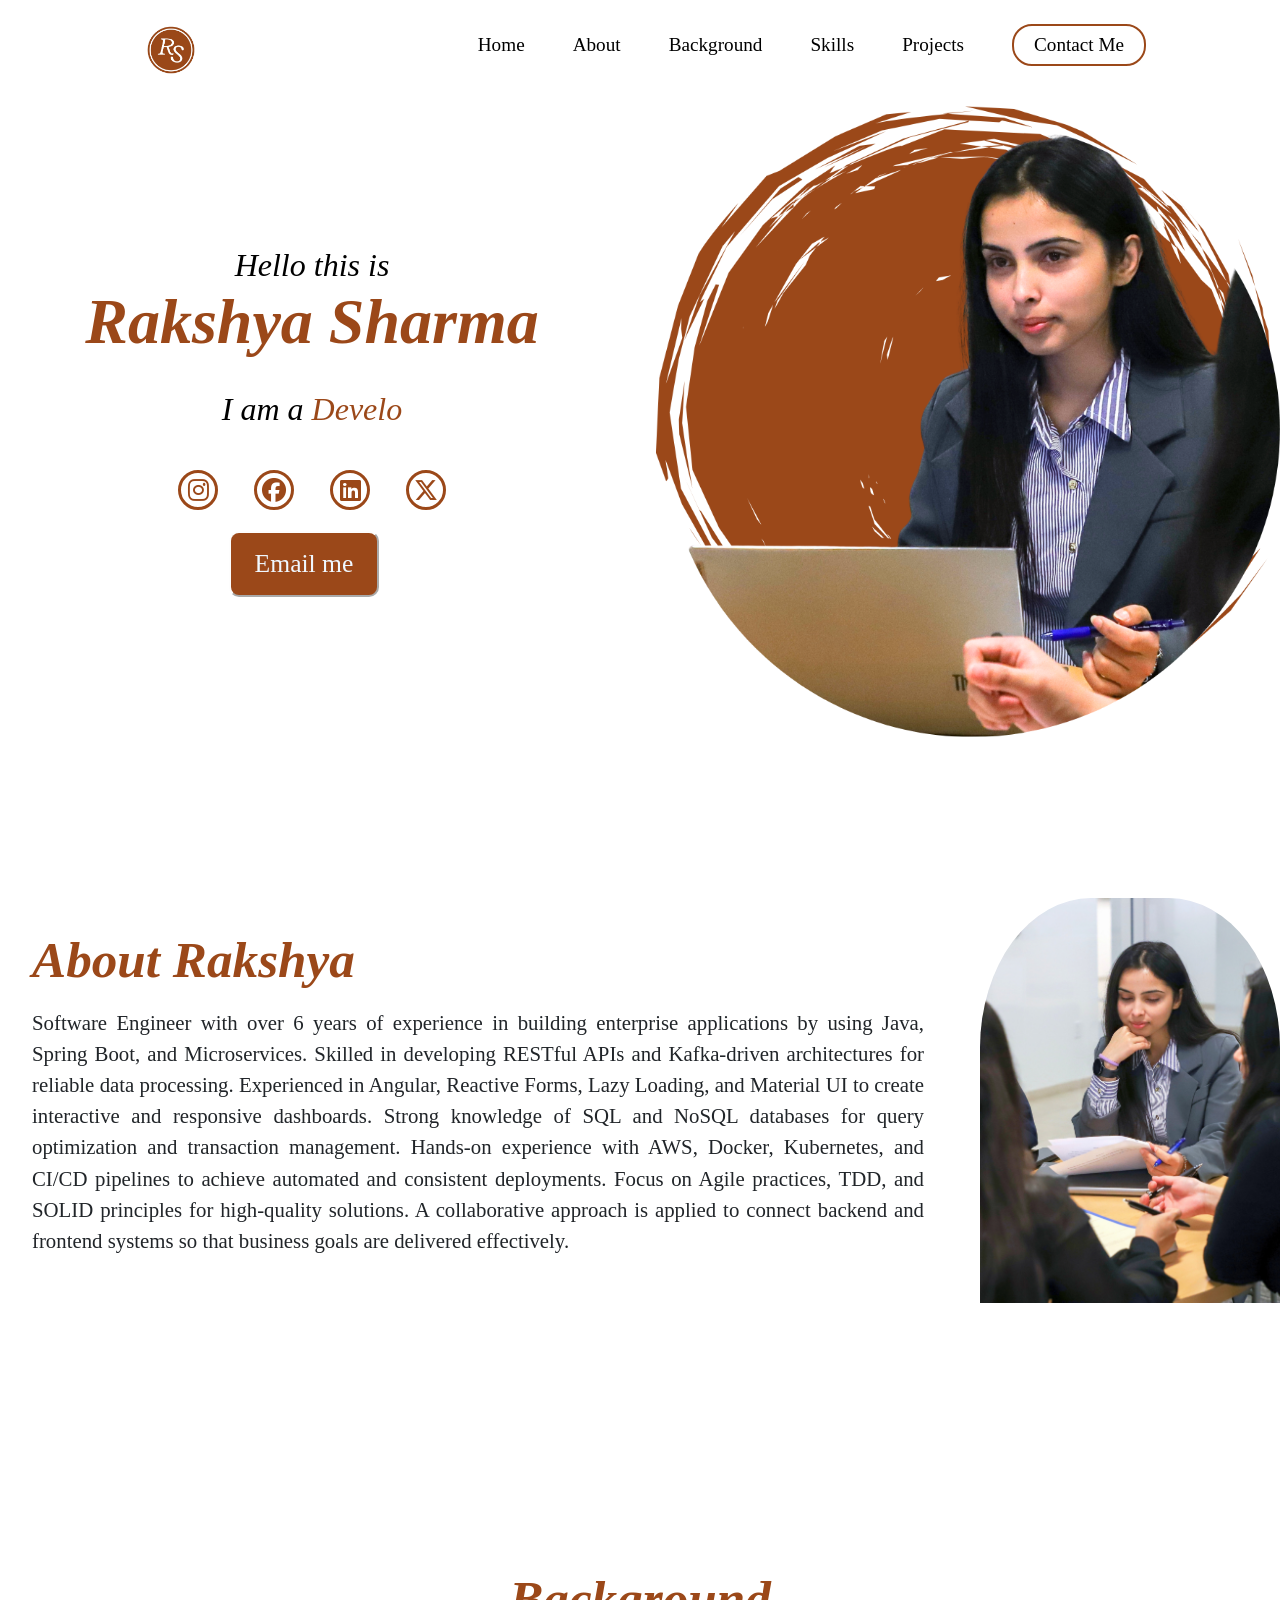
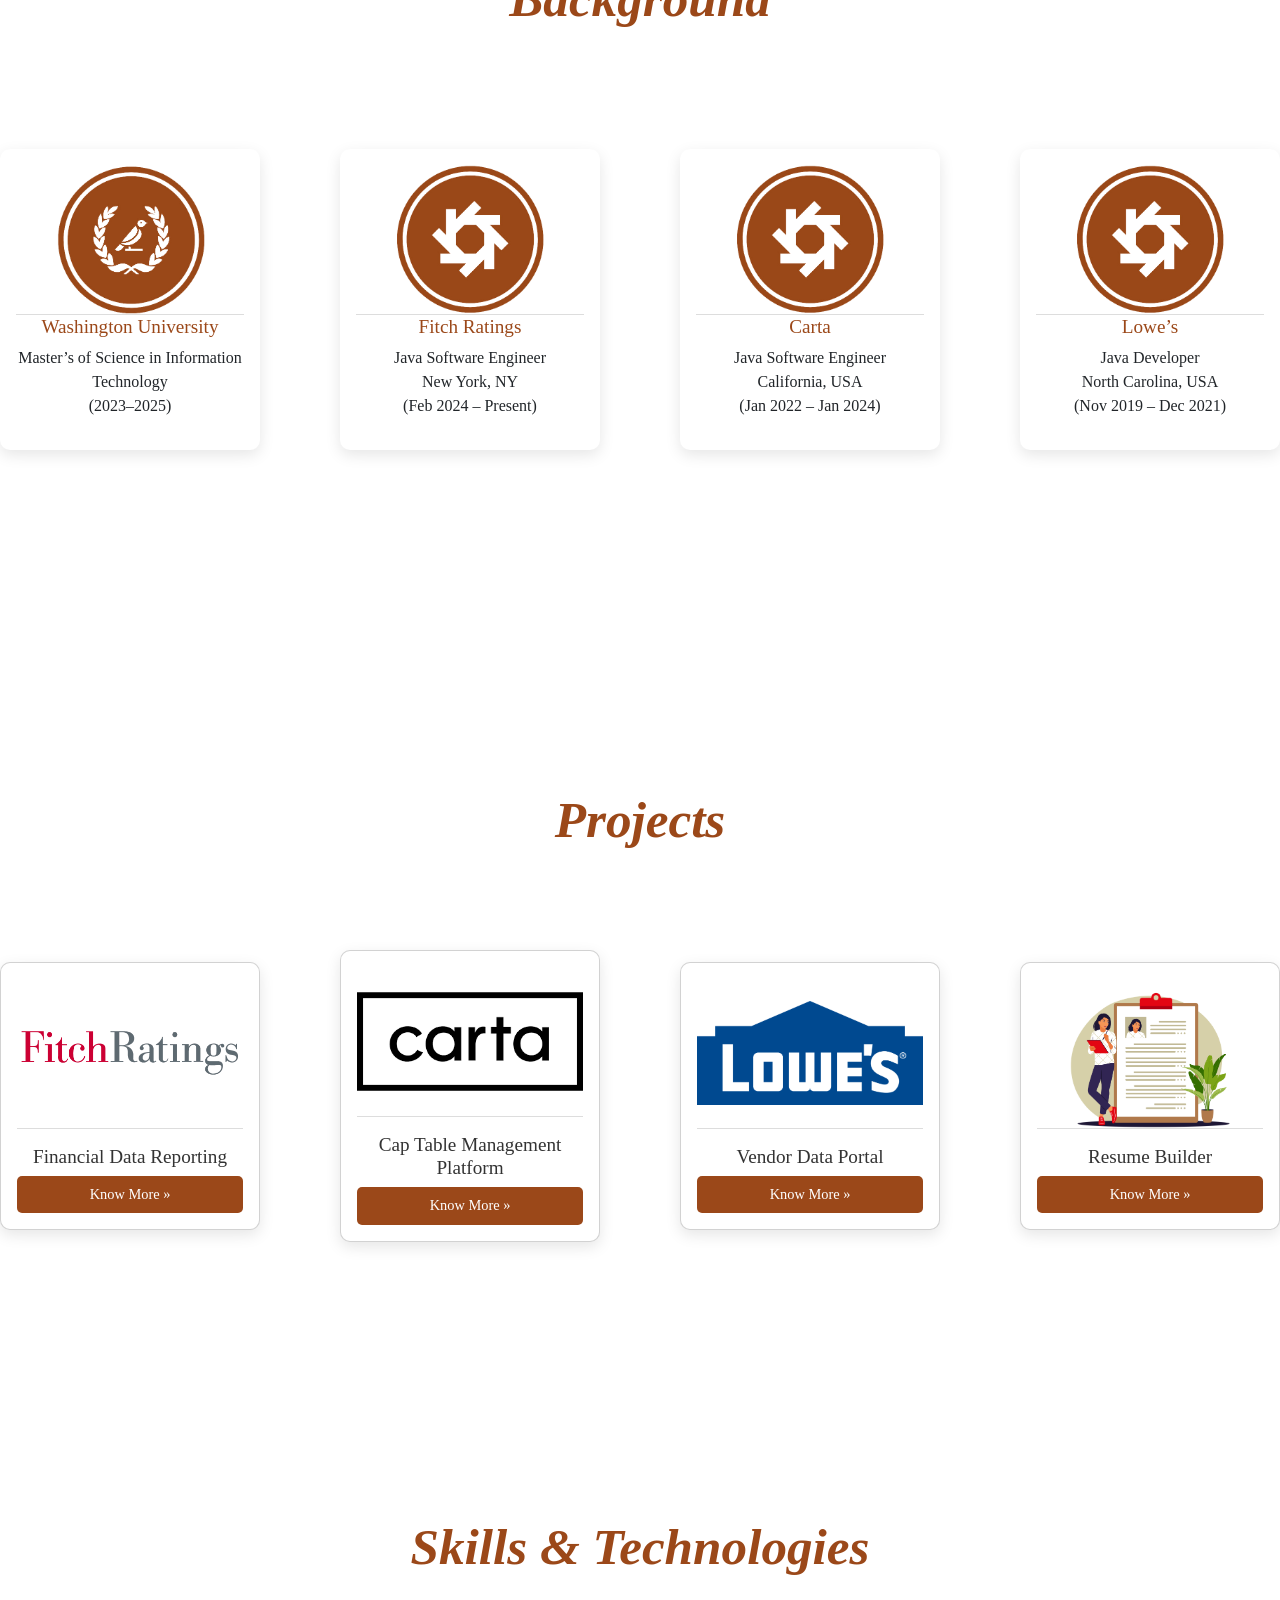
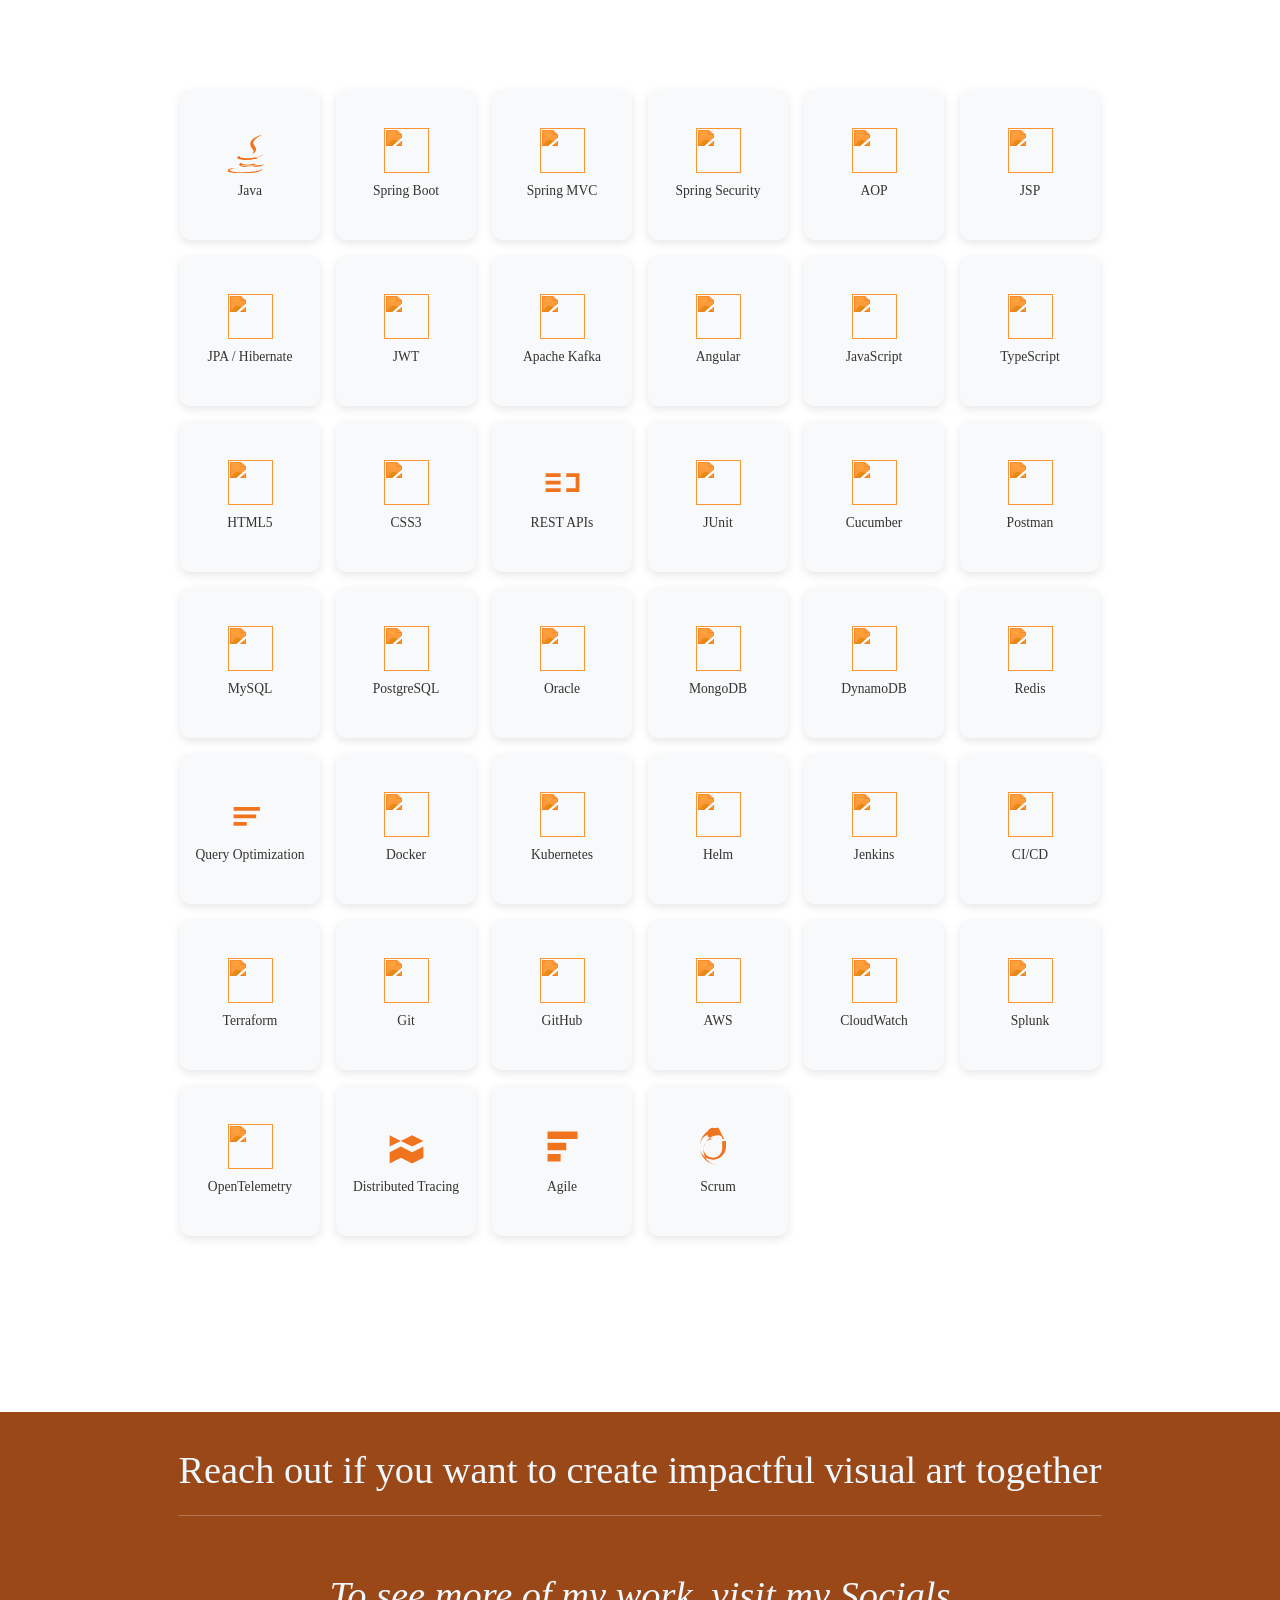
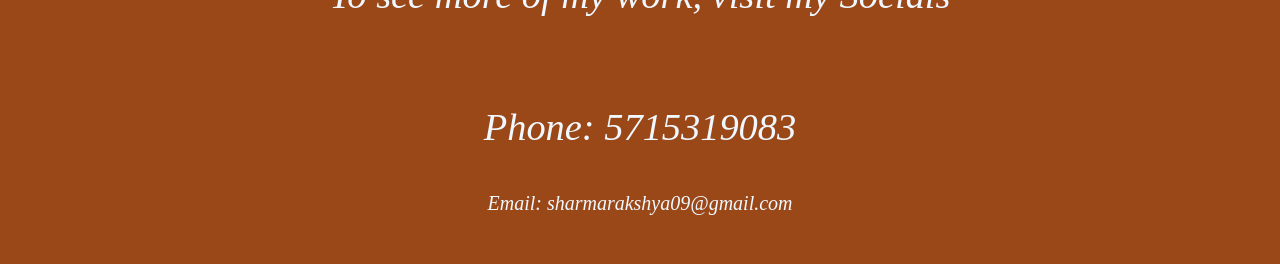
==== index.html @ 340563cf "Add files via upload" ====
<!DOCTYPE html>
<html lang="en">
<head>
    <meta charset="UTF-8">
    <meta name="viewport" content="width=device-width, initial-scale=1.0">
    <title>Rakshya</title>
    
    <link rel="stylesheet" href="https://cdnjs.cloudflare.com/ajax/libs/font-awesome/6.7.1/css/all.min.css">
    <link href='https://unpkg.com/boxicons@2.1.4/css/boxicons.min.css' rel='stylesheet'>
    <link rel="stylesheet" href="https://unpkg.com/aos@next/dist/aos.css"/>
    <link href="https://cdn.jsdelivr.net/npm/bootstrap@5.3.4/dist/css/bootstrap.min.css" rel="stylesheet" integrity="sha384-DQvkBjpPgn7RC31MCQoOeC9TI2kdqa4+BSgNMNj8v77fdC77Kj5zpWFTJaaAoMbC" crossorigin="anonymous">
    <link rel="stylesheet" href="https://cdn.jsdelivr.net/npm/swiper@11/swiper-bundle.min.css" />
    <link rel="stylesheet" href="./style.css">
</head>
<style>
  
  </style>
<body>
    
    <header class = "header">  
    <nav>
            <div class="nav-container">
                <div class="logo" data-aos="zoom-in" data-aos-duration="1000">
                 <a href="./index.html" class="logo"> <img src="./images/logo.png"  height="60"> </a>
                </div>
            <div class="links">
                    <div class="link" data-aos="fade-up" data-aos-duration="1000" data-aos-delay="100"><a href="./index.html">Home</a></div>
                    <div class="link" data-aos="fade-up" data-aos-duration="1000" data-aos-delay="200"><a href="#about">About</a></div>
                    <div class="link" data-aos="fade-up" data-aos-duration="1000" data-aos-delay="300"><a href="#background">Background</a></div>
                    <div class="link" data-aos="fade-up" data-aos-duration="1000" data-aos-delay="400"><a href="#skills">Skills</a></div>
                    <div class="link" data-aos="fade-up" data-aos-duration="1000" data-aos-delay="500"><a href="#projects">Projects</a></div>
                    <div class="link contact-btn" data-aos="fade-up" data-aos-duration="1000" data-aos-delay="600"><a href="#contact">Contact Me</a></div>
            </div>
                <i class="fa-solid fa-bars hamburg" onclick="hamburg()"></i>
            </div>
            <div class="dropdown">
                <div class="links">
                    <a href="./index.html">Home</a>
                    <a href="#about">About</a>
                    <a href="#background">Background</a>
                     <a href="#skills">Skills</a>
                    <a href="#projects">Projects</a>
                    <a href="#contact">Contact Us</a>
                    <i class="fa-solid fa-xmark cancel" onclick="cancel()"></i>
                </div>
            </div>
</nav>
</header>



<section class="Home">


 <div class="main-container">
    <div class="Hello">
          <h1 data-aos="fade-left" data-aos-duration="2000" data-aos-delay="800" >Hello this is </br>  <span class="creative" >Rakshya Sharma </span></h1>
<p class="intro-line" data-aos="fade-left" data-aos-duration="2000" data-aos-delay="800">
  I am a <span id="role" class="animated-role"></span>
</p>

         <div class="social-links" data-aos="flip-down" data-aos-duration="1000" data-aos-delay="1200">
            <a href="https://www.instagram.com/rakshya.sharma7/" ><i class="fa-brands fa-instagram"></i></a>
            <a href="https://www.facebook.com/rock.xya.3/"><i class="fa-brands fa-facebook"></i></a>
            <a href="https://www.linkedin.com/in/rakshya-sharma/"><i class="fa-brands fa-linkedin"></i></a>
            <a href="https://x.com/RakshyaSharma8"><i class="fa-brands fa-x-twitter"></i></a>
        </div>
     <div class= "buttons">
          <button onclick="openContactModal()" data-aos="fade-up" data-aos-duration="1000" data-aos-delay="1000" > Email me </button>
         
     </div>
  </div>
  <div class="image">
    <img data-aos="fade-left"  data-aos-duration="3000" data-aos-delay="800" src="./images/Untitled design (4).png">
 </div>
 </div>

</section>


<section id="about" class="About">
  <div class="intro">
     
      <div class="paragraph"><h2> About Rakshya  </h2>
         <p>Software Engineer with over 6 years of experience in building enterprise
         applications by using Java, Spring Boot, and Microservices.
          Skilled in developing RESTful APIs and Kafka-driven architectures for reliable data processing. 
          Experienced in Angular, Reactive Forms, Lazy Loading, and Material UI to create interactive and
           responsive dashboards. Strong knowledge of SQL and NoSQL databases for query optimization and
            transaction management. Hands-on experience with AWS, Docker, Kubernetes, and CI/CD pipelines to
             achieve automated and consistent deployments. Focus on Agile practices, TDD, and SOLID principles 
             for high-quality solutions. A collaborative approach is applied to connect backend and frontend 
             systems so that business goals are delivered effectively.

      </p></div>
  <img  src="./images/resized.jpg" data-aos="fade-up" data-aos-duration="3000" data-aos-delay="500" >
</div>
  
  </section >


  <section id="background" class="background">
    <div class="Background-heading">
      <h1>Background</h1>
    </div>
  
    <div class="background-cards" data-aos="fade-up" data-aos-duration="2000" data-aos-delay="700">
      
      <!-- Card 1 -->
      <div class="back">
        <div class="backimg"><img src="./images/bird.png"></div>
        <div class="uni"><h2>Washington University</h2></div>
        <div class="unilist">
          <p>Master’s of Science in Information Technology<br>(2023–2025)</p>
            
        </div>
      </div>
  
      <!-- Card 3 -->
      <!-- Card 3 -->
<div class="back">
  <div class="backimg"><img src="./images/setting.png" alt="work icon"></div>
  <div class="uni"><h2>Fitch Ratings</h2></div>
  <div class="unilist">
    <p>Java Software Engineer<br>New York, NY <br>(Feb 2024 – Present)</p>
     </div>
</div>

<!-- Card 4 -->
<div class="back">
  <div class="backimg"><img src="./images/setting.png" alt="work icon"></div>
  <div class="uni"><h2>Carta</h2></div>
  <div class="unilist">
    <p>Java Software Engineer<br>California, USA<br> (Jan 2022 – Jan 2024)</p>
  </div>
</div>

<!-- Card 5 -->
<div class="back">
  <div class="backimg"><img src="./images/setting.png" alt="work icon"></div>
  <div class="uni"><h2>Lowe’s</h2></div>
  <div class="unilist">
    <p>Java Developer<br>North Carolina, USA <br>(Nov 2019 – Dec 2021)</p>
   </div>
</div>  
  </section>

 <!----projects---> 

  <section id="projects" class="projects">

<div>
  <h1>Projects</h1>
</div>

<div class="card-container" data-aos="fade-up" data-aos-duration="2000" data-aos-delay="700">
  <!-- Fitch Ratings -->
  <div class="card" onclick="openModal('fitchModal')">
    <img src="./images/fitch-ratings-inc-vector-logo.png" alt="Fitch Ratings">
    <h3>Financial Data Reporting </h3>
    <button class="know-more">Know More »</button>
  </div>

  <!-- Carta -->
  <div class="card" onclick="openModal('cartaModal')">
    <img src="./images/carta.png" alt="Carta">
    <h3>Cap Table Management Platform</h3>
    <button class="know-more">Know More »</button>
  </div>

  <!-- Lowe's -->
  <div class="card" onclick="openModal('lowesModal')">
    <img src="./images/Lowes.png" alt="Lowe's">
    <h3>Vendor Data Portal</h3>
    <button class="know-more">Know More »</button>
  </div>


 <!-- ResumeBuilder -->
  <div class="card" onclick="openModal('ResumeModal')">
    <img src="./images/Resume picture.png" alt="Lowe's">
    <h3>Resume Builder</h3>
    <button class="know-more">Know More »</button>
  </div>
</div>
</div>


<!-- Fitch Modal -->
<div id="fitchModal" class="modal"> 
  <div class="modal-content">
    <span class="close" onclick="closeModal('fitchModal')">&times;</span>

    <div class="modal-body">
      <!-- Left Section -->
      <div class="modal-left">
        <p>The Financial Data Reporting Platform was created to handle consolidated reporting by connecting multiple data sources into a unified platform. The project improved reporting efficiency through real-time APIs, transaction processing, and interactive dashboards.</p>
        
        <h4>Key Responsibilities:</h4>
        <ul>
          <li>Built Java 17 RESTful APIs in Spring Boot with Spring Profiles, Beans, and Actuator for ECS workloads.</li>
          <li>Developed microservices with DTO validation and Kafka pipelines with retry logic and Dead Letter Queues (DLQ) for reliable event handling.</li>
          <li>Implemented Resilience4j circuit breakers and OAuth2/JWT authentication to maintain fault tolerance and API security.</li>
          <li>Designed Angular 16 dashboards with TypeScript interceptors and Material UI for dynamic data filtering and token renewal.</li>
          <li>Automated CI/CD using Docker and Jenkins for blue-green deployments in AWS ECS clusters.</li>
          <li>Monitored workloads through Splunk, OpenTelemetry, and CloudWatch for proactive system optimization.</li>
        </ul>
      </div>

      <!-- Right Section -->
      <div class="modal-right">
        <h4>Skills & Tools Used:</h4>
        <div class="skill"><span>Java 17 / Spring Boot</span><div class="bar"><div class="progress" data-width="95%"></div></div></div>
        <div class="skill"><span>Kafka / DLQ</span><div class="bar"><div class="progress" data-width="90%"></div></div></div>
        <div class="skill"><span>Angular 16</span><div class="bar"><div class="progress" data-width="85%"></div></div></div>
        <div class="skill"><span>AWS ECS / Docker</span><div class="bar"><div class="progress" data-width="88%"></div></div></div>
        <div class="skill"><span>Resilience4j / OAuth2</span><div class="bar"><div class="progress" data-width="80%"></div></div></div>
        <div class="skill"><span>Splunk / CloudWatch</span><div class="bar"><div class="progress" data-width="75%"></div></div></div>
        <img src="./images/fitch-ratings-inc-vector-logo.png" alt="Fitch Ratings Logo" class="client-logo">
      </div>
    </div>
  </div>
</div>


<!-- Carta Modal -->
<div id="cartaModal" class="modal"> 
  <div class="modal-content">
    <span class="close" onclick="closeModal('cartaModal')">&times;</span>

    <div class="modal-body">
      <!-- Left Section -->
      <div class="modal-left">
        <p>The Cap Table Management Platform was designed to manage equity transactions and shareholder records. The project streamlined financial reporting, onboarding, and reconciliation workflows by integrating APIs, Kafka pipelines, and optimized databases.</p>
        
        <h4>Key Responsibilities:</h4>
        <ul>
          <li>Developed modular Java 11 services in Spring Boot with DTO mapping and validation to modernize legacy systems into microservices.</li>
          <li>Designed Angular 14 dashboards using TypeScript, RxJS, and interceptors to enhance data interaction and authentication flows.</li>
          <li>Implemented Kafka topics with retries, offset tracking, and asynchronous worker services to ensure event reliability during high traffic.</li>
          <li>Built relational schemas in PostgreSQL and optimized queries with indexing and stored procedures for high-performance reporting.</li>
          <li>Automated deployments using Docker containers and Jenkins CI/CD pipelines for scalable AWS ECS workloads.</li>
          <li>Monitored Kafka and ECS health metrics via Splunk and CloudWatch to ensure stable production pipelines.</li>
        </ul>
      </div>

      <!-- Right Section -->
      <div class="modal-right">
        <h4>Skills & Tools Used:</h4>
        <div class="skill"><span>Java 11 / Spring Boot</span><div class="bar"><div class="progress" data-width="94%"></div></div></div>
        <div class="skill"><span>Angular 14 / RxJS</span><div class="bar"><div class="progress" data-width="88%"></div></div></div>
        <div class="skill"><span>Kafka / Async Pipelines</span><div class="bar"><div class="progress" data-width="90%"></div></div></div>
        <div class="skill"><span>PostgreSQL / MongoDB</span><div class="bar"><div class="progress" data-width="85%"></div></div></div>
        <div class="skill"><span>Docker / Jenkins</span><div class="bar"><div class="progress" data-width="67%"></div></div></div>
        <div class="skill"><span>AWS ECS / CloudWatch</span><div class="bar"><div class="progress" data-width="70%"></div></div></div>
        <img src="./images/carta.png" alt="Carta Logo" class="client-logo">
      </div>
    </div>
  </div>
</div>




<!-- Lowe's Modal -->
<div id="lowesModal" class="modal"> 
  <div class="modal-content">
    <span class="close" onclick="closeModal('lowesModal')">&times;</span>

    <div class="modal-body">
      <!-- Left Section -->
      <div class="modal-left">
        <p>The Vendor Data Portal was developed to centralize supplier information and normalize incoming data feeds for retail systems. The project improved reporting accuracy, usability, and reduced data inconsistencies by modernizing both backend APIs and legacy JSP-based modules.</p>
        
        <h4>Key Responsibilities:</h4>
        <ul>
          <li>Developed Java 8 REST APIs in Spring Boot and integrated Oracle PL/SQL stored procedures for optimized vendor reporting workflows.</li>
          <li>Built Angular 10 modules using reactive forms, validation, and lazy loading to improve frontend performance and user experience.</li>
          <li>Maintained Spring MVC controllers and JSP/Struts modules for legacy applications with XML-based configurations and schema mappings.</li>
          <li>Integrated SOAP services with schema validation and XML transformation logic to ensure normalized vendor data across systems.</li>
          <li>Configured Jenkins CI/CD pipelines to automate WAR packaging and Tomcat deployments across staging and production environments.</li>
          <li>Monitored production systems using Log4J and Splunk dashboards, implementing cron jobs and Linux scripts for automated maintenance.</li>
        </ul>
      </div>

      <!-- Right Section -->
      <div class="modal-right">
        <h4>Skills & Tools Used:</h4>
        <div class="skill"><span>Java 8 / Spring Boot</span><div class="bar"><div class="progress" data-width="92%"></div></div></div>
        <div class="skill"><span>Angular 10 / TypeScript</span><div class="bar"><div class="progress" data-width="85%"></div></div></div>
        <div class="skill"><span>Oracle PL/SQL</span><div class="bar"><div class="progress" data-width="83%"></div></div></div>
        <div class="skill"><span>SOAP / XML</span><div class="bar"><div class="progress" data-width="80%"></div></div></div>
        <div class="skill"><span>Jenkins / Tomcat</span><div class="bar"><div class="progress" data-width="78%"></div></div></div>
        <div class="skill"><span>Splunk / Log4J</span><div class="bar"><div class="progress" data-width="75%"></div></div></div>
        <img src="./images/Lowes.png" alt="Lowe’s Logo" class="client-logo">
      </div>
    </div>
  </div>
</div>


<!-- ATS Resume Builder Modal -->
<div id="ResumeModal" class="modal"> 
  <div class="modal-content">
    <span class="close" onclick="closeModal('ResumeModal')">&times;</span>

    <div class="modal-body">
      <!-- Left Section -->
      <div class="modal-left">
        <h3>ATS Resume Builder <span class="role">– Personal Project</span></h3>
        <p>
          The ATS Resume Builder is a browser-based web application designed to help users create recruiter-ready resumes
          that are fully compatible with Applicant Tracking Systems (ATS). The platform allows users to input, preview,
          and export resumes in DOCX  format through a clean, interactive interface.
        </p>

        <ul>
          <li>Developed a dynamic multi-tab resume builder interface using HTML, CSS, and JavaScript for a step-by-step guided workflow.</li>
          <li>Integrated <code>html2pdf.js</code>, <code>docx.js</code>, and <code>html2canvas</code> to enable live PDF and DOCX exports directly from the browser.</li>
          <li>Implemented responsive layouts using CSS Flexbox and Grid for seamless usability across devices.</li>
          <li>Added a live preview section that updates in real time as users fill in form data.</li>
          <li>Used Local Storage APIs for saving progress, allowing users to resume editing without losing data.</li>
          <li>Applied DOM manipulation, event handling, and input validation to improve interactivity and data accuracy.</li>
        </ul>
      </div>

      <!-- Right Section -->
      <div class="modal-right">
        <h4>Skills & Tools Used:</h4>
        <div class="skill"><span>HTML5 / CSS3</span><div class="bar"><div class="progress" data-width="95%"></div></div></div>
        <div class="skill"><span>JavaScript (ES6)</span><div class="bar"><div class="progress" data-width="93%"></div></div></div>
        <div class="skill"><span>DOM Manipulation</span><div class="bar"><div class="progress" data-width="90%"></div></div></div>
        <div class="skill"><span>Responsive Design</span><div class="bar"><div class="progress" data-width="85%"></div></div></div>
        <div class="skill"><span>Local Storage / Validation</span><div class="bar"><div class="progress" data-width="80%"></div></div></div>
        <img src="./images/Resume picture.png" alt="Resume Builder Logo" class="client-logo">

         <!-- Live Project Button -->
        <a href="https://www.freeresumedeveloper.com/" target="_blank" class="live-btn">View Live Project</a>
      </div>
    </div>
  </div>
</div>




 
    </section>

  <!----Skills---> 
<section id ="skills" class="skills">
  <h2>Skills & Technologies</h2>
  

  <div class="skills-grid">

    <!-- Example cards (use any number) -->
  <!-- BACKEND -->
<div class="skill-card">
  <svg xmlns="http://www.w3.org/2000/svg" viewBox="0 0 48 48" width="55" height="60" fill="rgb(155,72,25)">
    <path d="M15.1 36.9s-2.2 1.3 1.5 1.8c4.3.6 6.4.5 11.1-.5 0 0 1.3.8 3.1 1.5-11.2 4.8-25.3-.3-15.7-2.8zM13.4 29.6s-2.5 1.8 1.3 2.2c4.7.5 8.3.6 14.6-.7 0 0 .9.9 2.4 1.3-13.9 4.1-29.4.3-18.3-2.8zM26.2 22.4c2.7 3.1-.7 5.9-.7 5.9s6.8-3.5 3.7-8c-2.9-4.1-5.1-6.1 6.9-13.1 0 0-18.8 4.7-9.9 15.2zM37.9 39.4c.2-.2.3-.4.5-.6-1.9.4-4.7.8-7.9 1-4.8.4-10.8.4-17.5-.3 5.1 2 20.1 3.2 24.9-.1zM30.8 31.7c-1.6.4-2.4.8-2.4.8s.6-.9 1.7-1.1c5.1-1.1 8.6-3.6 8.6-3.6s-2.3 2.5-7.9 3.9zM35.1 43.1s1.6 1.3-1.7 2.3c-6.2 1.9-25.6 2.5-31 .1-1.9-.8 1.7-2 2.9-2.3 1.2-.3 1.9-.2 1.9-.2-2.2-1.6-14.1 3-6 4.3 21.9 3.6 39.9-1.6 33.9-4.2z"/>
  </svg>
  <span>Java</span>
</div>
<div class="skill-card"><img src="https://cdn.jsdelivr.net/npm/simple-icons@v9/icons/springboot.svg"><span>Spring Boot</span></div>
<div class="skill-card"><img src="https://cdn.jsdelivr.net/npm/simple-icons@v9/icons/spring.svg"><span>Spring MVC</span></div>
<div class="skill-card"><img src="https://cdn.jsdelivr.net/npm/simple-icons@v9/icons/springsecurity.svg"><span>Spring Security</span></div>
<div class="skill-card"><img src="https://cdn.jsdelivr.net/npm/simple-icons@v9/icons/spring.svg"><span>AOP</span></div>
<div class="skill-card"><img src="https://cdn.jsdelivr.net/npm/simple-icons@v9/icons/apachetomcat.svg"><span>JSP</span></div>
<div class="skill-card"><img src="https://cdn.jsdelivr.net/npm/simple-icons@v9/icons/hibernate.svg"><span>JPA / Hibernate</span></div>
<div class="skill-card"><img src="https://cdn.jsdelivr.net/npm/simple-icons@v9/icons/jsonwebtokens.svg"><span>JWT</span></div>
<div class="skill-card"><img src="https://cdn.jsdelivr.net/npm/simple-icons@v9/icons/apachekafka.svg"><span>Apache Kafka</span></div>
<!-- FRONTEND -->
<div class="skill-card"><img src="https://cdn.jsdelivr.net/npm/simple-icons@v9/icons/angular.svg"><span>Angular</span></div>
<div class="skill-card"><img src="https://cdn.jsdelivr.net/npm/simple-icons@v9/icons/javascript.svg"><span>JavaScript</span></div>
<div class="skill-card"><img src="https://cdn.jsdelivr.net/npm/simple-icons@v9/icons/typescript.svg"><span>TypeScript</span></div>
<div class="skill-card"><img src="https://cdn.jsdelivr.net/npm/simple-icons@v9/icons/html5.svg"><span>HTML5</span></div>
<div class="skill-card"><img src="https://cdn.jsdelivr.net/npm/simple-icons@v9/icons/css3.svg"><span>CSS3</span></div>

<div class="skill-card">
  <svg viewBox="0 0 24 24" width="45" height="45" fill="rgb(155,72,25)"><path d="M3 7h8v2H3zm0 4h8v2H3zm0 4h8v2H3zM14 7h7v10h-7v-2h5V9h-5z"/></svg>
  <span>REST APIs</span></div>
<div class="skill-card"><img src="https://cdn.jsdelivr.net/npm/simple-icons@v9/icons/junit5.svg"><span>JUnit</span></div>
<div class="skill-card"><img src="https://cdn.jsdelivr.net/npm/simple-icons@v9/icons/cucumber.svg"><span>Cucumber</span></div>
<div class="skill-card"><img src="https://cdn.jsdelivr.net/npm/simple-icons@v9/icons/postman.svg"><span>Postman</span></div>


<!-- DATABASES -->
<div class="skill-card"><img src="https://cdn.jsdelivr.net/npm/simple-icons@v9/icons/mysql.svg"><span>MySQL</span></div>
<div class="skill-card"><img src="https://cdn.jsdelivr.net/npm/simple-icons@v9/icons/postgresql.svg"><span>PostgreSQL</span></div>
<div class="skill-card"><img src="https://cdn.jsdelivr.net/npm/simple-icons@v9/icons/oracle.svg"><span>Oracle</span></div>
<div class="skill-card"><img src="https://cdn.jsdelivr.net/npm/simple-icons@v9/icons/mongodb.svg"><span>MongoDB</span></div>
<div class="skill-card"><img src="https://cdn.jsdelivr.net/npm/simple-icons@v9/icons/amazondynamodb.svg"><span>DynamoDB</span></div>
<div class="skill-card"><img src="https://cdn.jsdelivr.net/npm/simple-icons@v9/icons/redis.svg"><span>Redis</span></div>
<div class="skill-card">
  <svg viewBox="0 0 24 24" width="45" height="45" fill="rgb(155,72,25)"><path d="M3 18v-2h7v2H3zm0-4v-2h12v2H3zm0-4V8h14v2H3z"/></svg>
  <span>Query Optimization</span>
</div>

<!-- DEVOPS -->
<div class="skill-card"><img src="https://cdn.jsdelivr.net/npm/simple-icons@v9/icons/docker.svg"><span>Docker</span></div>
<div class="skill-card"><img src="https://cdn.jsdelivr.net/npm/simple-icons@v9/icons/kubernetes.svg"><span>Kubernetes</span></div>
<div class="skill-card"><img src="https://cdn.jsdelivr.net/npm/simple-icons@v9/icons/helm.svg"><span>Helm</span></div>
<div class="skill-card"><img src="https://cdn.jsdelivr.net/npm/simple-icons@v9/icons/jenkins.svg"><span>Jenkins</span></div>
<div class="skill-card"><img src="https://cdn.jsdelivr.net/npm/simple-icons@v9/icons/githubactions.svg"><span>CI/CD</span></div>
<div class="skill-card"><img src="https://cdn.jsdelivr.net/npm/simple-icons@v9/icons/terraform.svg"><span>Terraform</span></div>
<div class="skill-card"><img src="https://cdn.jsdelivr.net/npm/simple-icons@v9/icons/git.svg"><span>Git</span></div>
<div class="skill-card"><img src="https://cdn.jsdelivr.net/npm/simple-icons@v9/icons/github.svg"><span>GitHub</span></div>

<!-- CLOUD -->
<div class="skill-card"><img src="https://cdn.jsdelivr.net/npm/simple-icons@v9/icons/amazonaws.svg"><span>AWS</span></div>
<div class="skill-card"><img src="https://cdn.jsdelivr.net/npm/simple-icons@v9/icons/amazoncloudwatch.svg"><span>CloudWatch</span></div>
<div class="skill-card"><img src="https://cdn.jsdelivr.net/npm/simple-icons@v9/icons/splunk.svg"><span>Splunk</span></div>
<div class="skill-card"><img src="https://cdn.jsdelivr.net/npm/simple-icons@v9/icons/opentelemetry.svg"><span>OpenTelemetry</span></div>
<div class="skill-card">
  <svg viewBox="0 0 24 24" width="45" height="45" fill="rgb(155,72,25)">
    <path d="M3 6l6 3 6-3 6 3-6 3-6-3-6 3V6zm0 9l6-3 6 3 6-3v6l-6 3-6-3-6 3v-6z"/>
  </svg>
  <span>Distributed Tracing</span>
</div>

<!-- OTHERS -->
<div class="skill-card">
  <svg viewBox="0 0 24 24" width="45" height="45" fill="rgb(155,72,25)"><path d="M4 4h16v4H4zM4 10h10v4H4zM4 16h7v4H4z"/></svg>
  <span>Agile</span>
</div>
<div class="skill-card">
  <svg viewBox="0 0 24 24" width="45" height="45" fill="rgb(155,72,25)">
    <path d="M12 2a10 10 0 100 20 8 8 0 110-16 2 2 0 012 2H9a5 5 0 105 5V9h2v3a7 7 0 11-7-7h3a3 3 0 10-3 3h6"/>
  </svg>
  <span>Scrum</span>
</div>

</section>





  </div>
</div>

  <div class="reach"> 
    <div class="S2">
      <div class="saying">
        <p> Reach out if you want to create impactful visual art together </p>
        <hr> 
      </div>
      <div class="socials">
        <p> To see more of my work, visit my Socials</p> 

        <div class="social-links2" data-aos="flip-down" data-aos-duration="1000" data-aos-delay="500">
          <a href="https://www.instagram.com/rakshya.sharma7/" ><i class="fa-brands fa-instagram"></i></a>
            <a href="https://www.facebook.com/rock.xya.3/"><i class="fa-brands fa-facebook"></i></a>
            <a href="https://www.linkedin.com/in/rakshya-sharma/"><i class="fa-brands fa-linkedin"></i></a>
            <a href="https://x.com/RakshyaSharma8"><i class="fa-brands fa-x-twitter"></i></a>
      </div>
      <div class="Contact"> 
        <p> Phone: 5715319083 </p>
        <p></p> Email: sharmarakshya09@gmail.com</p> 
      </div>
    </div>
  </div>
  <div id="contactModal" class="modal">
    <div class="modal-content">
      <span class="close" onclick="closeContactModal()">&times;</span>
      <h2>Contact Me</h2>
      <form onsubmit="sendEmail(event)">
        <input type="text" id="name" placeholder="Your Name" required>
        <input type="email" id="email" placeholder="Your Email" required>
        <textarea id="message" placeholder="Your Message" rows="5" required></textarea>
        <button type="submit">Send</button>
      </form>
    </div>
  </div>
  </div>
  

<!-- Scripts -->
<script src="https://cdn.jsdelivr.net/npm/bootstrap@5.3.4/dist/js/bootstrap.bundle.min.js" integrity="sha384-YUe2LzesAfftltw+PEaao2tjU/QATaW/rOitAq67e0CT0Zi2VVRL0oC4+gAaeBKu" crossorigin="anonymous"></script>

<script src="https://unpkg.com/aos@next/dist/aos.js"></script>
<script>
  AOS.init({ offset: 0 });
</script>
<script src="https://cdn.jsdelivr.net/npm/swiper@11/swiper-bundle.min.js"></script>
<script src="./script.js"></script>

</body>
</html>


</body>
</html>
---- style.css ----
* {
    margin : 0;
    padding: 0;
    box-sizing: border-box;
}

section{
  display: flex;
  justify-content: center;
  align-items: center;
}


html{
    overflow-x: hidden;
}

body {
  width: 100%;
  font-family: 'Times New Roman', Times, serif;
  background: rgb(255, 255, 255)

}

/* nav */
nav{
    width: 100%;
    height: 10vh;
    position: sticky;
    
}
.nav-container{
    width: 100%;
    height: 100%;
    display: flex;
    justify-content: space-around;
    align-items: center;
}
.logo{
    color: black;
    font-size: 2rem;
    font-weight: bolder;
}
.logo span{
    color: rgb(109,67, 0);
    text-shadow: 0 0 10px rgb(155,72,25);
}
.hamburg, .cancel{
    cursor: pointer;
    position: absolute;
    right: 15px;
    top: 10px;
    color: black;
    font-size: 2rem;
    display: none;
}
.nav-container .links {
    display: flex;
    gap: 3rem;
    align-items: center;
}
.nav-container .links a{
    position: relative;
    font-size: 1.2rem;
    color: black;
    text-decoration: none;
    font-weight: 500;
    transition: 0.3s linear;
    font-family: 'Times New Roman', Times, serif;
}
.nav-container .links a::before{
    position: absolute;
    content: "";
    bottom: -3px;
    left: 0;
    width: 0%;
    height: 3px;
    background-color: rgb(155,72,25);
    transition: 0.2s linear;
}
.nav-container .links a:hover::before{
    width: 100%;
}
.nav-container .contact-btn{
    background-color: transparent;
    padding: 5px 20px;
    border-radius: 20px;
    border: 2px solid rgb(155,72,25);
    transition: 0.2s linear;
}
.nav-container .contact-btn a{
    color: rgb(0, 0, 0);
    transition: 0.3s linear;
}
.nav-container .contact-btn:hover, .nav-container .contact-btn:hover a{
 
    color: white;
}
.nav-container .links a:hover{
    color: rgb(155,72,25)
}
.dropdown{
   
    position: absolute;
    top: 0;
    transform: translateY(-500px);
    width: 100%;
    height: auto;
    backdrop-filter: brightness(40%) blur(3px);
    box-shadow: 0 0 20px black;
    transition: 0.2s linear;
}
.dropdown .links a{
    color: white;
    display: flex;
    text-decoration: none;
    justify-content: center;
    padding: 15px 0;
    align-items: center;
    transition: 0.2s linear;
}
.dropdown .links a:hover{
    background-color: rgb(155,72,25);
}

#menu-icon {
    font-size: 36px;
    display: none;
}

/*Home  */

.Home{
height: auto;
width: 100%;
display: flex;
align-items: flex-start;
justify-content: center;
box-sizing: border-box;
padding-bottom: 10rem;
}

/* 1st Page */
.main-container{
  display: flex;
  flex:1;
  flex-direction: row;
  justify-content:center;
  align-items: center;
  flex-wrap:wrap;
  width: 100%;
  height: 100%;
  gap:2rem;
  margin-top: 1rem;
}

.main-container h1{
  color: black;
    font-size: clamp(1rem, 4vw, 2rem);
}


  .creative{
    color: rgb(155,72,25);
    font-family:'Times New Roman', Times, serif;
    font-style:italic;
    font-weight: bold;
    font-size: clamp(2.5rem, 5vw, 8rem);
  }

  /* For the "I am a Developer" line only */
  
  .intro-line{
    font-size: clamp(1rem, 4vw, 2rem); 
    text-align:center;
    color:rgb(0, 0, 0);
    font-family:'Times New Roman', Times, serif;
      color: rgb(0, 0, 0);
  }

.animated-role {
  overflow: hidden;
  font-size: clamp(1.5rem, 4vw, 2rem);
    color:rgb(155,72,25);
}

    .Hello{
        display: flex;
        flex-direction: column;
        gap: 1rem;
        align-items:center;
        justify-content: center;
        flex:1 1 45%;
        text-align: center;
        font-style: italic;
    }

    

 .image{
    display: flex;
    justify-content: center;
    align-items: center;
    flex:1 1 45%;
    object-fit:contain
 }

.image img {
    width: 100%;
    max-height: 800px;
    max-width: 800px;
    object-fit: contain;
  }


.social-links i{
    display: inline-flex;
    justify-content: center;
    align-items: center;
    width: clamp(2.5rem, 2vw, 3rem);
    height: clamp(2.5rem, 2vw, 3rem);
    background-color:transparent;
    color: rgb(155,72,25);
    font-size:clamp(1.2rem, 4vw, 1.5rem);
    margin: 5px clamp(0.5rem, 2vw, 1rem);
    border: 0.2rem solid rgb(155,72,25);
    border-radius: 50%;
    transition: 0.2s linear;
}
.social-links i:hover{
    scale: 1.3;
    color: rgba(159, 70, 11, 0.767);
}
.buttons button {
    margin-right: 1rem;
    padding: 0.75rem 1.5rem;
    cursor: pointer;
    font-size: clamp(0.8rem, 2vw, 2rem);
    background-color: rgb(155,72,25);
    border-color: rgb(253, 253, 253);
    border-radius: 10px;
    color: aliceblue;
    transition: transform 0.3s ease;
  }

  /*Hire me button*/
  /* Modal Background */
.modal {
  display: none; 
  position: fixed;
  z-index: 999;
  padding-top: 100px;
  left: 0;
  top: 0;
  width: 100%;
  height: 100%;
  overflow: auto;
  background-color: rgba(0,0,0,0.6);
}

/* Modal Box */
.modal-content {
  background-color: #fff;
  margin: auto;
  padding: 20px;
  border-radius: 12px;
  width: 90%;
  max-width: 400px;
  box-shadow: 0 5px 15px rgba(0,0,0,0.3);
  position: relative;
}

/* Close Button */
.close {
  color: #aaa;
  font-size: 28px;
  font-weight: bold;
  position: absolute;
  right: 15px;
  top: 10px;
  cursor: pointer;
}

/* Form Elements */
input, textarea {
  width: 100%;
  padding: 10px;
  margin: 10px 0;
  border: 1px solid #ddd;
  border-radius: 8px;
}

button[type="submit"] {
  background-color: rgb(155,72,25);
  color: white;
  padding: 10px;
  border: none;
  width: 100%;
  border-radius: 8px;
  cursor: pointer;
}

button[type="submit"]:hover {
  background-color:rgb(97, 50, 22);
}


.fade {
  opacity: 0;
}

/* About page */

.About{
    width: 100%;

}
  
   .intro{
    display: flex;
    flex-direction: row;
    justify-content:center;
    align-items: center;
    flex-wrap:wrap;
    width: 100%;
    max-width: 1600px;
    gap: 1.5rem;
    margin-bottom: 6rem;
   
   }

  
   .paragraph{
    flex: 1 1 200px;
    padding: 2rem;

   }

  .paragraph>h2{
    color: rgb(155,72,25);
    font-family:'Times New Roman', Times, serif;
    font-size: clamp(2rem, 4vw, 4rem);
    text-align: left;
    margin-bottom: 1rem;
    font-style: italic;
    font-weight: bold;

  }
    .paragraph>p{
      font-family: 'Times New Roman', Times, serif;
      font-size: clamp(1rem, 2vw, 1.3rem);
      text-align: justify;
  
      line-height: 1.5;
    }
  

  .mypic{
    display: flex;
    justify-content: center;
    align-items: center;
    flex:1 1 40%;
    max-width: 45%;
    padding:1rem;
    background-color: aquamarine;
}


.intro> img {
   width:100%;
   height:auto;
    max-height: 450px;
    max-width: 300px;
    border-top-left-radius: 37%;
    border-top-right-radius: 37%;
    object-fit:contain;
}
  

/* Background section */


 .background{
  display: flex;
  flex-direction: column;
  justify-content: center;
  min-height:90vh;
  gap:3rem;
}

.Background-heading > h1 {
  font-size: clamp(2rem, 4vw, 5rem);
  font-style: italic;
  font-weight: bold;
  color: rgb(155, 72, 25);
  text-align: center;
  margin-bottom: 2rem;
  padding: 0.5rem;
  border-radius: 8px;
  font-family: 'Times New Roman', Times, serif;
}

.background-cards {
 width: 100%;
  display: flex;
  flex-direction: row;
  gap: 5rem;
  justify-content: center;
  align-items: center;
  margin-top: 2rem;
}

.back {
  background: white;
  border-radius: 10px;
  box-shadow: 0 5px 15px rgba(0,0,0,0.1);
  overflow: hidden;
  text-align: center;
  transition: transform 0.3s ease;
  cursor: pointer;
  padding: 1rem;
  width: 300px;
}


.back:hover {
  transform: translateY(-5px);
}

.backimg > img {
  width: 100%;
  height: 150px;
  object-fit: contain;
  border-bottom: 1px solid #ddd;
}

.uni h2 {
  font-size: 1.2rem;
  color: rgb(155, 72, 25);
  margin-bottom: 0.5rem;
}

.unilist p {
  font-size: 1rem;
  line-height: 1.5;
}


/* Projects section */
  .projects{
    display: flex;
    flex-direction: column;
    justify-content: center;
    gap: 3rem;
    margin-bottom: 3rem;
     min-height:90vh;
}
  

  .projects h1 {
    margin-bottom: 20px;
    font-size: clamp(2rem, 4vw, 5rem);
    font-family: 'Times New Roman', Times, serif;
    font-style: italic;
    font-weight: bold;
    color: rgb(155,72,25);
    text-align: center;
  }
   
.swiper-pagination-bullet-active {
  background-color: rgb(155,72,25);
}
  .card-container {
    width: 100%;
  display: flex;
  flex-direction: row;
  gap: 5rem;
  justify-content: center;
  align-items: center;
  margin-top: 2rem;
}

.card {
  background: white;
  border-radius: 10px;
  box-shadow: 0 5px 15px rgba(0,0,0,0.1);
  overflow: hidden;
  text-align: center;
  transition: transform 0.3s ease;
  cursor: pointer;
  padding: 1rem;
  width: 300px;
}

.card img {
  width: 100%;
  height: 150px;
  object-fit: contain;
  border-bottom: 1px solid #ddd;
}

.card h3 {
  margin: 1rem 0 0.5rem;
  font-size: 1.2rem;
  color: #333;
}

.know-more {
  background: rgb(155,72,25);
  color: #fff;
  border: none;
  border-radius: 5px;
  padding: 0.5rem 1rem;
  font-size: 0.9rem;
  transition: 0.3s;
}

.card:hover {
  transform: translateY(-6px);
}

.card:hover .know-more {
  background: rgb(134, 73, 37);
}

/* Modal box */
.modal {
  display: none;
  position: fixed;
  z-index: 1000;
  left: 0; top: 0;
  width: 100%; height: 100%;
  background: rgba(0,0,0,0.6);
  justify-content: center;
  align-items: center;
}

.modal-content {
  background: white;
  padding: 2rem;
  border-radius: 10px;
  width: 80%;
  max-width: 900px;
  animation: fadeIn 0.3s ease;
  position: relative;
}

.close {
  position: absolute;
  right: 15px;
  top: 10px;
  font-size: 1.8rem;
  cursor: pointer;
}

.modal-body {
  display: flex;
  flex-wrap: wrap;
  gap: 2rem;
}

.modal-left {
  flex: 2;
}

.modal-right {
  flex: 1;
  min-width: 250px;
}

.modal-right img {
  flex: 1;
  min-width: 250px;
  max-width: 250px;
}

.bar {
  background: #eee;
  height: 10px;
  border-radius: 10px;
  overflow: hidden;
  margin-bottom: 10px;
}

.progress {
  background: linear-gradient(90deg, rgb(134, 73, 37),rgb(134, 73, 37));
  height: 10px;
  border-radius: 10px;
  width: 0;
  transition: width 1.5s ease-out;
}

@keyframes fadeIn {
  from {opacity: 0; transform: scale(0.9);}
  to {opacity: 1; transform: scale(1);}
}


/*AtS buttoon */
.live-btn {
  display: inline-block;
  margin-top: 1.5rem;
  padding: 0.6rem 1.2rem;
  background: linear-gradient(90deg, rgb(134, 73, 37),rgb(134, 73, 37));
  color: white;
  font-weight: 600;
  border-radius: 25px;
  text-decoration: none;
  transition: all 0.3s ease;
  text-align: center;
  font-family: 'Times New Roman', Times, serif;
}

.live-btn:hover {
  background: linear-gradient(90deg, #005ecf, #00a0dd);
  transform: translateY(-2px);
}



/*Skills Section */

 .skills {
  display:flex;
  flex-direction: column;
  align-items: center;
  text-align: center;
  padding: 60px 20px;
  margin-bottom: 8rem;
}

.skills h2 {
color: rgb(155,72,25);
    font-family:'Times New Roman', Times, serif;
    font-size: clamp(2rem, 4vw, 4rem);
    text-align: left;
    margin-bottom: 5rem;
    font-style: italic;
    font-weight: bold; 
  }



/* Base grid layout */
.skills-grid {
  display: flex;
  flex-wrap: wrap;
  justify-content: center;
  align-items: center;
  gap: 25px;
  max-width: 1500px;
  margin: 0 auto;
}

/* Card style */
.skill-card {
  width: 140px;
  height: 150px;
  background: #fff;
  border-radius: 15px;
  box-shadow: 0 3px 10px rgba(0, 0, 0, 0.1);
  display: flex;
  flex-direction: column;
  align-items: center;
  justify-content: center;
  transform: translateY(50px) scale(0.9);
  opacity: 0;
  transition: all 0.6s ease-out;
}

/* Card content */
.skill-card img,
.skill-card svg {
  width: 45px;
  height: 45px;
  margin-bottom: 10px;
  fill: rgb(155,72,25);
  filter: invert(37%) sepia(76%) saturate(457%) hue-rotate(345deg) brightness(99%) contrast(99%);
  transition: transform 0.3s ease;
}

.skill-card span {
  font-size: 14px;
  color: #333;
}

/* Hover effect */
.skill-card:hover {
  transform: translateY(-8px) scale(1.05);
  box-shadow: 0 8px 15px rgba(0, 0, 0, 0.15);
}
.skill-card:hover img,
.skill-card:hover svg {
  transform: scale(1.1);
}

/* Animated entry class */
.skill-card.show {
  opacity: 1;
  transform: translateY(0) scale(1);
}

/* Add staggered delay for each card */
.skill-card:nth-child(1) { transition-delay: 0.05s; }
.skill-card:nth-child(2) { transition-delay: 0.1s; }
.skill-card:nth-child(3) { transition-delay: 0.15s; }
.skill-card:nth-child(4) { transition-delay: 0.2s; }
.skill-card:nth-child(5) { transition-delay: 0.25s; }
.skill-card:nth-child(6) { transition-delay: 0.3s; }
.skill-card:nth-child(7) { transition-delay: 0.35s; }
.skill-card:nth-child(8) { transition-delay: 0.4s; }
.skill-card:nth-child(9) { transition-delay: 0.45s; }
.skill-card:nth-child(10) { transition-delay: 0.5s; }
/* You can extend this pattern as needed */



  
  .Topic {
    background-color: aliceblue;
    color: rgb(49, 64, 40);
    margin-top: 15px;
    max-height: 200px;
    min-height: 100px;
    padding: 10px; /* Ensures content does not touch edges */
    display: flex;
    align-items: center; /* Centers content vertically */
    justify-content: center; /* Centers content horizontally */
    text-align: center;
  }

  .reach {
    background-color: rgb(155, 72, 25);
    width: 100%;
    color: aliceblue;
    display: flex;
    flex-wrap: wrap; /* Allows wrapping if needed */
    justify-content: center;
    align-items: center;
    gap: 20px;
    padding: 20px;
     /* Adds spacing */
  }

  .reach p {
    font-size: clamp(1rem, 3vw, 4rem);
  }
  
  
  .S2 {
    display: flex;
    flex-direction: column;
    flex-wrap: wrap;
    justify-content: center;
    align-items: center;
    flex: 1;
    gap: 15px;
    text-align: center;
  }
  
  
  .saying {
    font-family: 'Times New Roman', Times, serif;
    padding: 10px;
    text-align: center;
    flex: 1 1;
  }
  
  
  .socials {
    font-family: 'Times New Roman', Times, serif;
    font-style: italic;
    font-size: 2rem;
    padding: 10px;
    text-align: center;
  }
  
  
  .Contact {
    display: flex;
    flex-direction: column;
    justify-content: center;
    align-items: center; 
    font-family: 'Times New Roman', Times, serif;
    font-size: 20px;
    text-align: center;
  }
  
  
  .social-links2 i{
    display: inline-flex;
    justify-content: center;
    align-items: center;
    width: 3rem;
    height: 3rem;
    background-color:white;
    border-radius: 50%;
    color: rgb(155,72,25);
    margin: 5px 10px;
    font-size: 1.5rem;
    transition: 0.2s linear;
}

  
  

























































@media (max-width: 768px) {
    #menu-icon {
      display: block;}
  
    .nav-container .links{
      display: none;
    }


    .hamburg {
      display: block;
    }

    .navbar {
        position: absolute;
        top: 100%;
        left: 0;
        width: 100%;
        background: rgba(255, 255, 255, 0.95);
        flex-direction: column;
        align-items: flex-start;
        padding: 0.5rem 2rem;
        border-bottom: 2px solid #000000;
        display: none;
      }
    
      .navbar.active {
      display: flex;}
    
      .navbar a {
      margin: 0.5rem 0;
      }

      .main-container {
        flex-direction: column;
        align-items: center;
        text-align: center;
        margin:0;
        padding: 0;
        height: auto;
      }
    
      .Hello, .image {
        flex: 1 1 100%;
      }
    
      .buttons {
        display: flex;
        justify-content: center;
        flex-wrap: wrap;
        gap: 1rem;
      }
   

    


    /* Base styles */

.back {
  width: 300px;
  padding: 15px;
  border-radius: 12px;
  box-shadow: 0 0 10px rgba(0,0,0,0.1);
  background-color: white;
  text-align: center;
  transition: transform 0.3s ease;
}

/* Image inside the card */
.backimg img {
  width: 60px;
  height: auto;
}

.swiper-slide img {
  max-height: 200px;
  max-width: 90%;
}
/* Typography tweaks */
.uni h2 {
  font-size: 18px;
  margin: 10px 0;
}

.unilist p {
  font-size: 14px;
}


.card-container, .publications {
  flex-direction: column;
  align-items: center;
  padding: 10px;
  gap: 15px;
}

.card, .violence, .meat {
  width: 90%;
  max-width: 350px;
}



.Topic p {
  font-size: 13px;
}

.projects h1, .heading h1 {
  font-size: 24px;
}

.card a, .Topic a {
  font-size: 15px;
  padding: 8px;
}
}



.skills {
  text-align: center;
  padding: 3rem 1rem;
  background: #fff;
}

.skills-grid {
  display: grid;
  grid-template-columns: repeat(6, 1fr);
  gap: 1rem;
  justify-content: center;
  align-items: stretch;
  margin-top: 2rem;
}

.skill-card {
  background: #f8f9fa;
  border-radius: 10px;
  box-shadow: 0 3px 10px rgba(0,0,0,0.1);
  display: flex;
  flex-direction: column;
  align-items: center;
  justify-content: center;
  padding: 1rem 0.5rem;
  transition: transform 0.3s ease, background 0.3s ease;
}

.skill-card:hover {
  transform: translateY(-5px);
  background: #f1f1f1;
}

.skill-card img,
.skill-card svg {
  width: 45px;
  height: 45px;
  margin-bottom: 0.5rem;
}

.skill-card span {
  font-size: 0.85rem;
  font-weight: 500;
  color: #333;
}

/* Tablets → 4 per row */
@media (max-width: 1024px) {
  .skills-grid {
    grid-template-columns: repeat(4, 1fr);
  }
}

/* Phones → Force 3 per row */
@media (max-width: 700px) {
  .skills-grid {
    grid-template-columns: repeat(3, 1fr);
    gap: 0.5rem;
  }

  .skill-card {
    padding: 0.6rem 0.3rem;
  }

  .skill-card img,
  .skill-card svg {
    width: 35px;
    height: 35px;
  }

  .skill-card span {
    font-size: 0.7rem;
  }
}
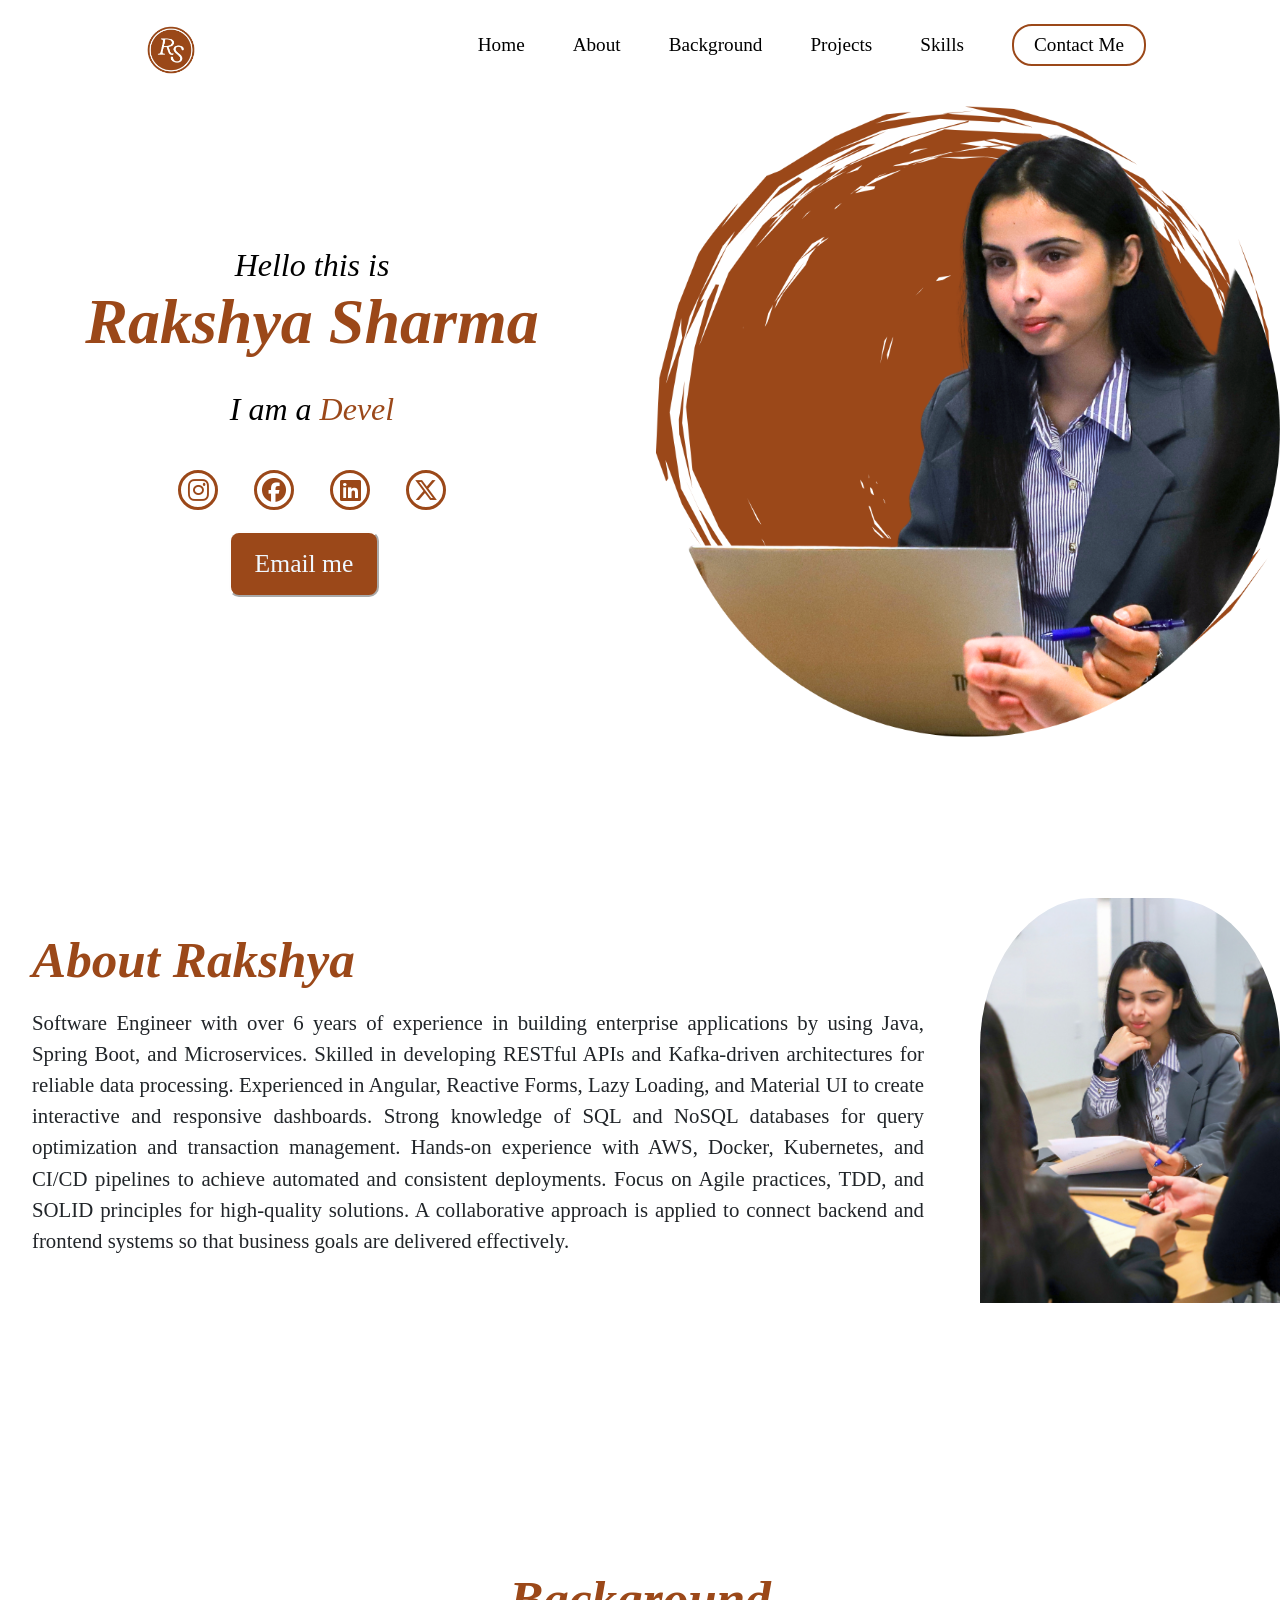
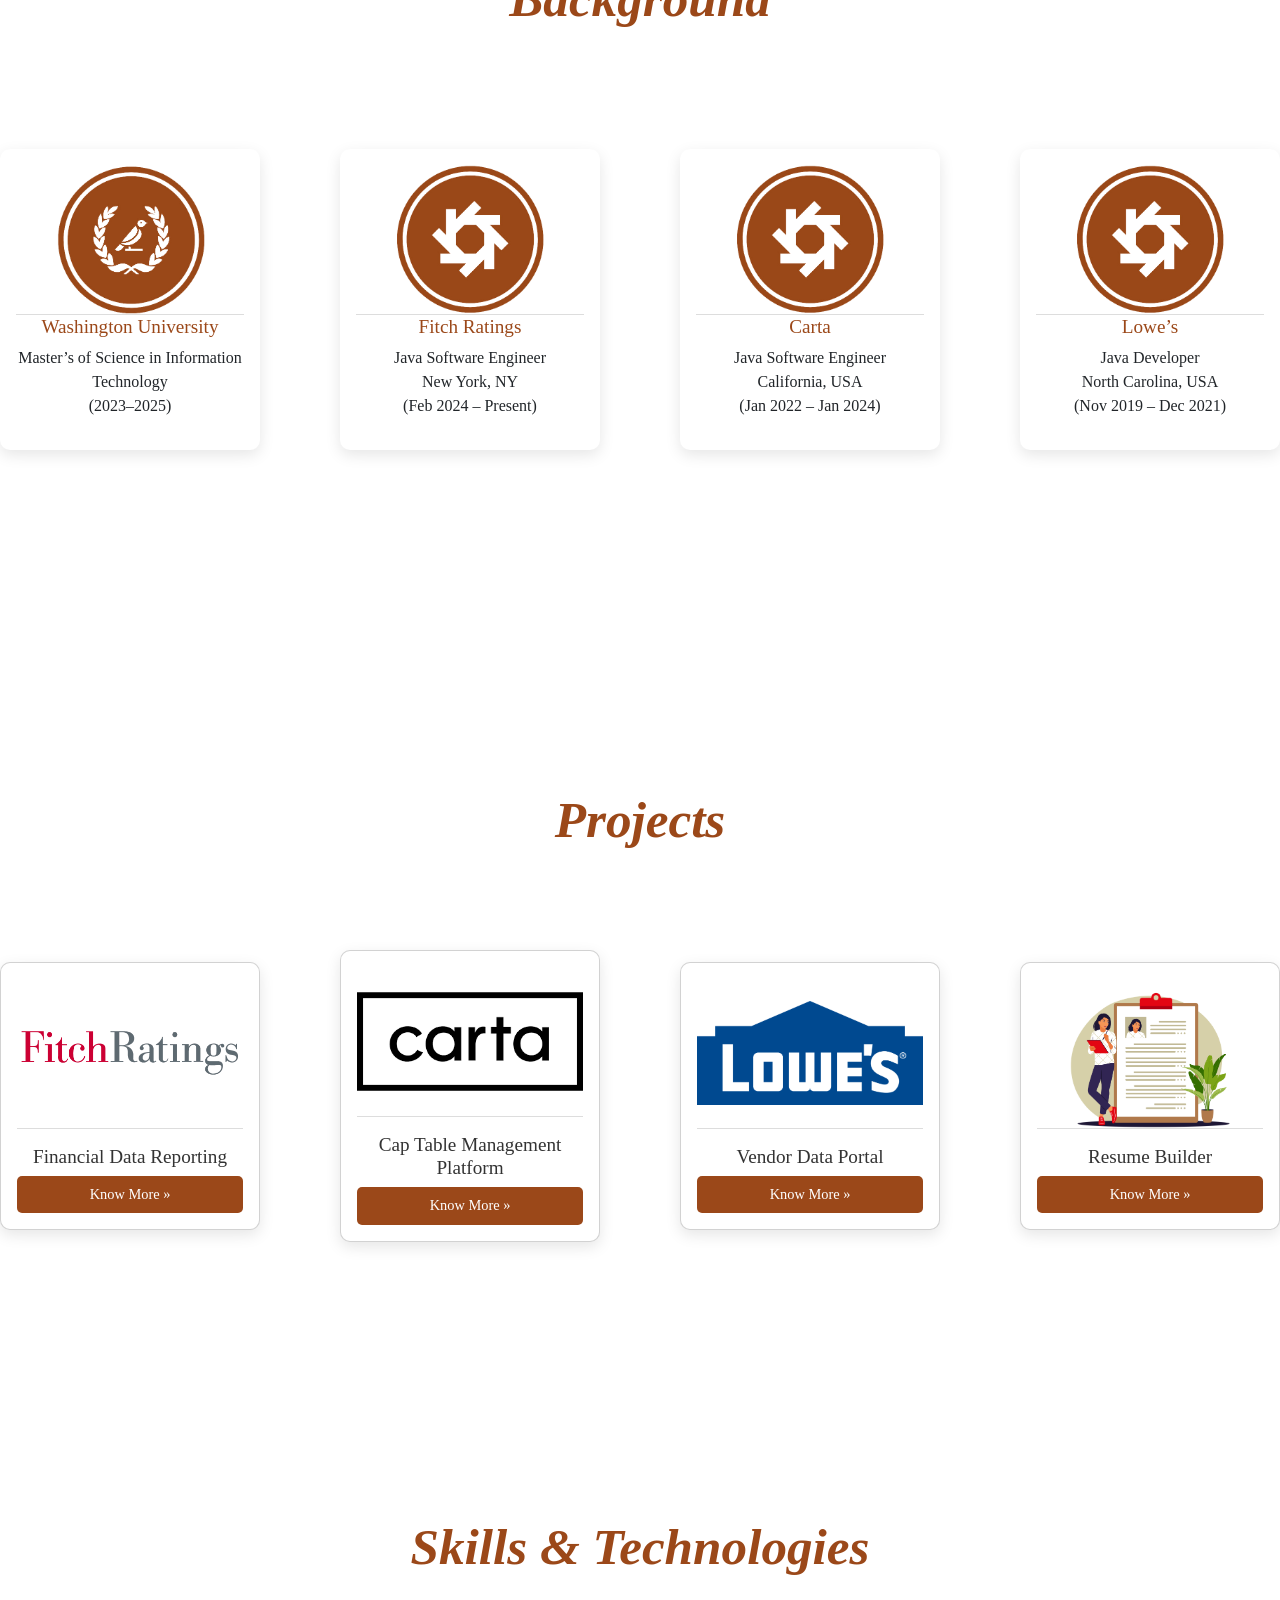
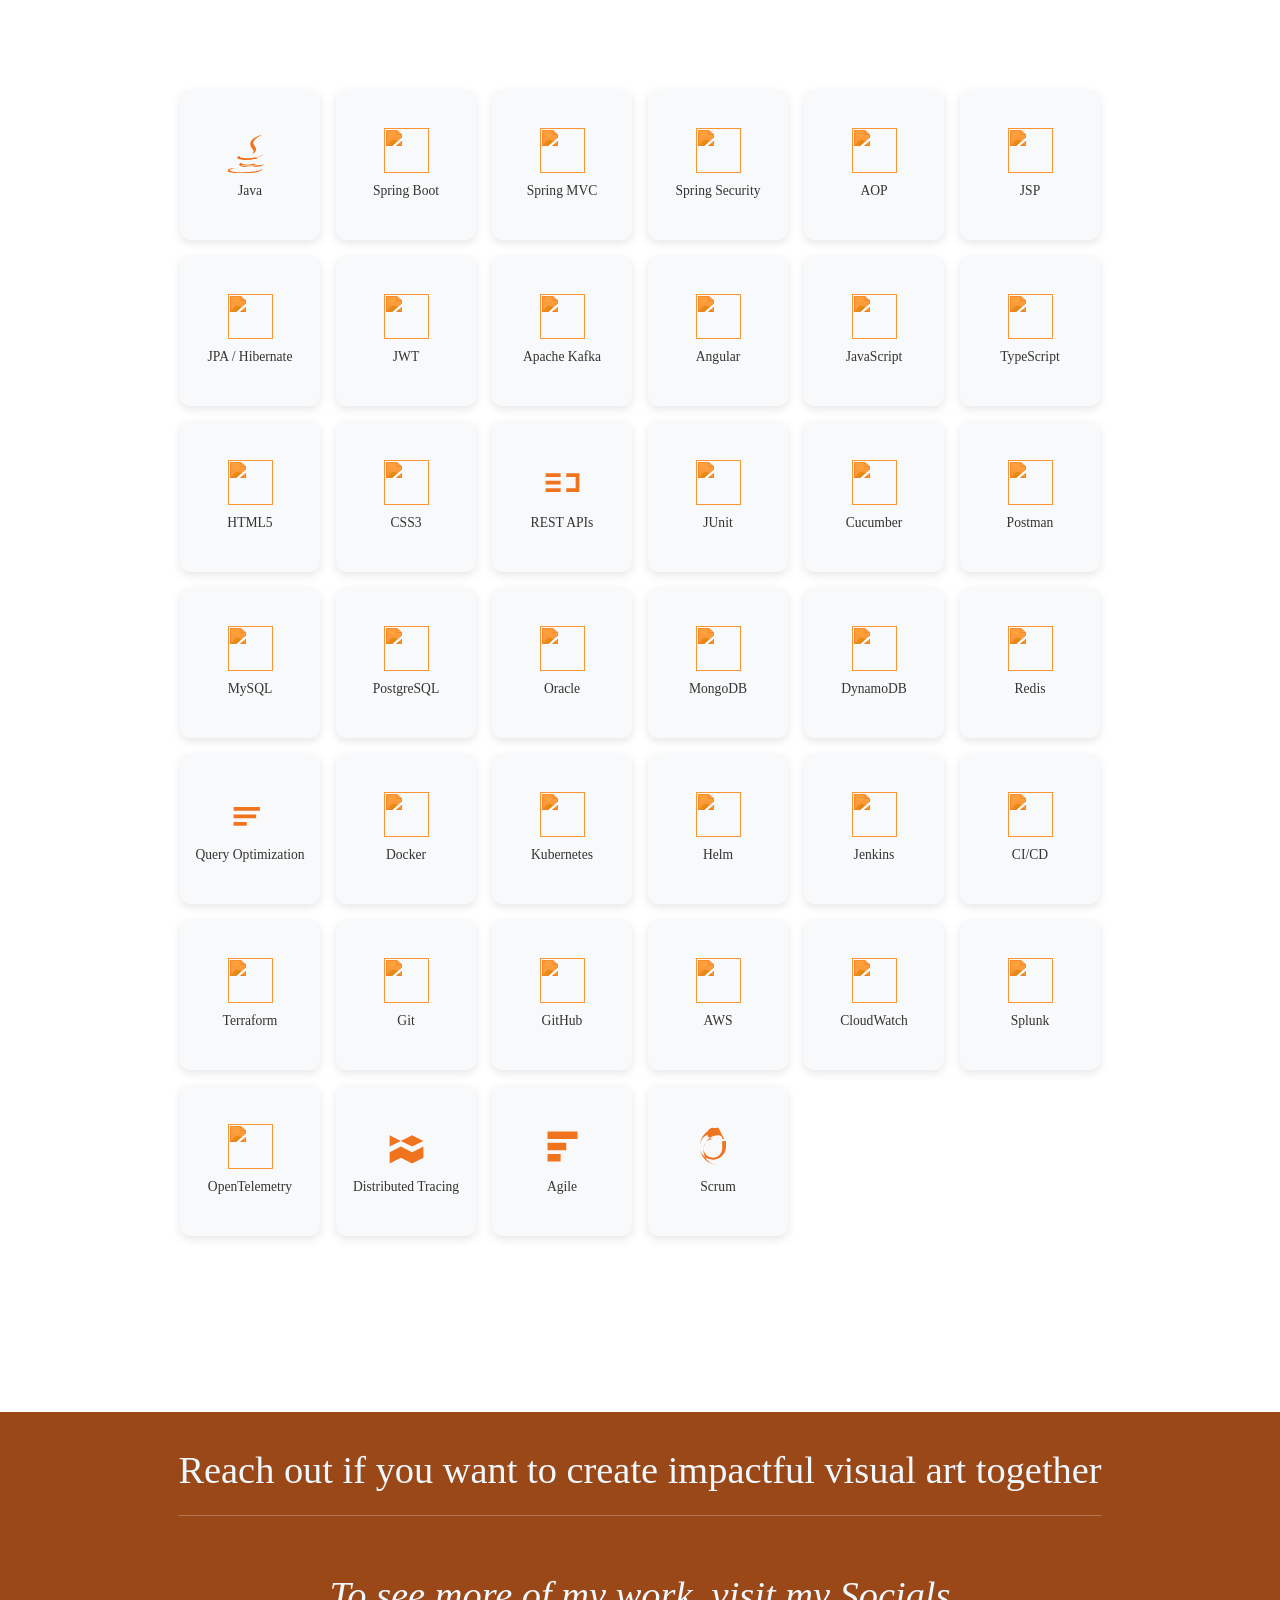
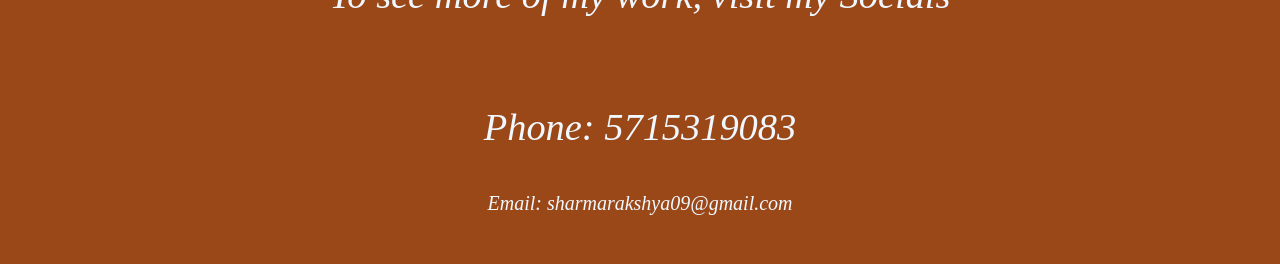
==== commit d748f3b3: "Updated Test 1.0" ====
--- a/index.html
+++ b/index.html
@@ -27,8 +27,8 @@
                     <div class="link" data-aos="fade-up" data-aos-duration="1000" data-aos-delay="100"><a href="./index.html">Home</a></div>
                     <div class="link" data-aos="fade-up" data-aos-duration="1000" data-aos-delay="200"><a href="#about">About</a></div>
                     <div class="link" data-aos="fade-up" data-aos-duration="1000" data-aos-delay="300"><a href="#background">Background</a></div>
-                    <div class="link" data-aos="fade-up" data-aos-duration="1000" data-aos-delay="400"><a href="#skills">Skills</a></div>
-                    <div class="link" data-aos="fade-up" data-aos-duration="1000" data-aos-delay="500"><a href="#projects">Projects</a></div>
+                 <div class="link" data-aos="fade-up" data-aos-duration="1000" data-aos-delay="500"><a href="#projects">Projects</a></div>
+                <div class="link" data-aos="fade-up" data-aos-duration="1000" data-aos-delay="400"><a href="#skills">Skills</a></div>
                     <div class="link contact-btn" data-aos="fade-up" data-aos-duration="1000" data-aos-delay="600"><a href="#contact">Contact Me</a></div>
             </div>
                 <i class="fa-solid fa-bars hamburg" onclick="hamburg()"></i>
@@ -491,4 +491,4 @@
 
 
 </body>
-</html>+</html>
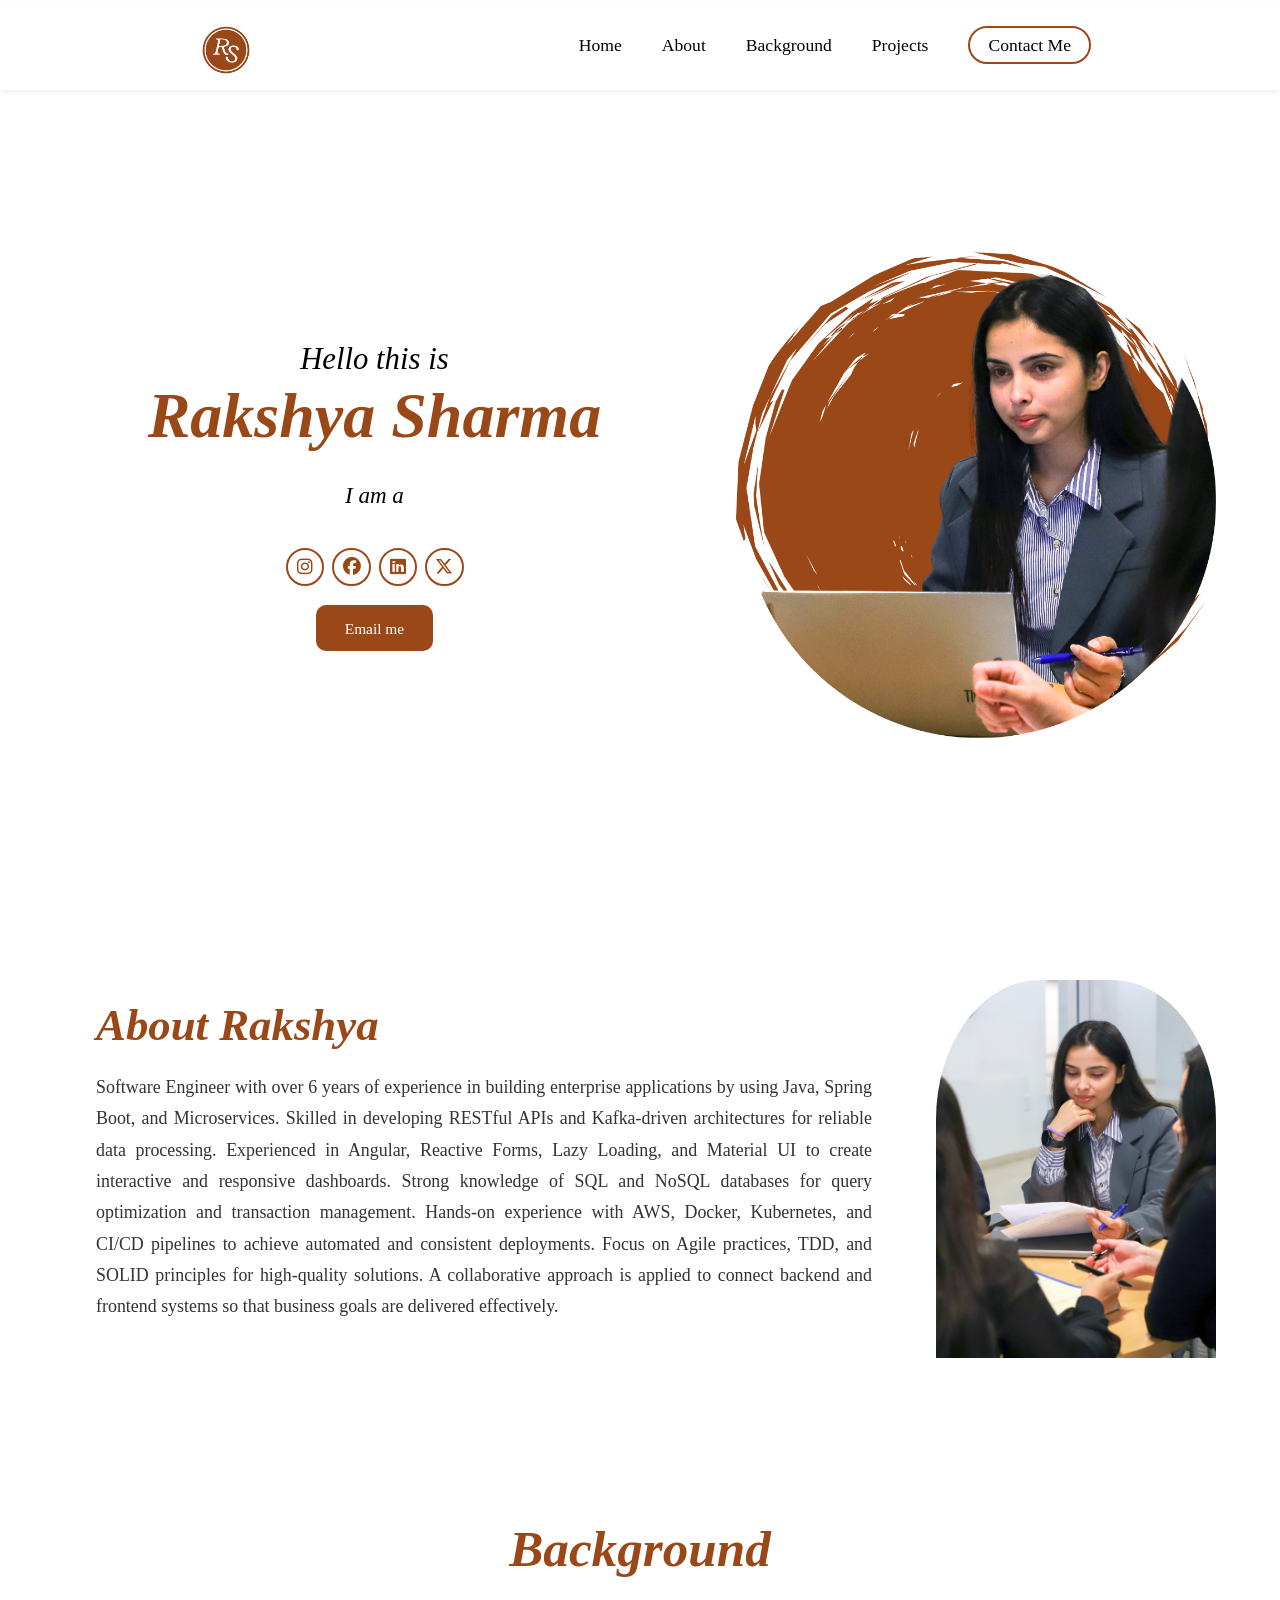
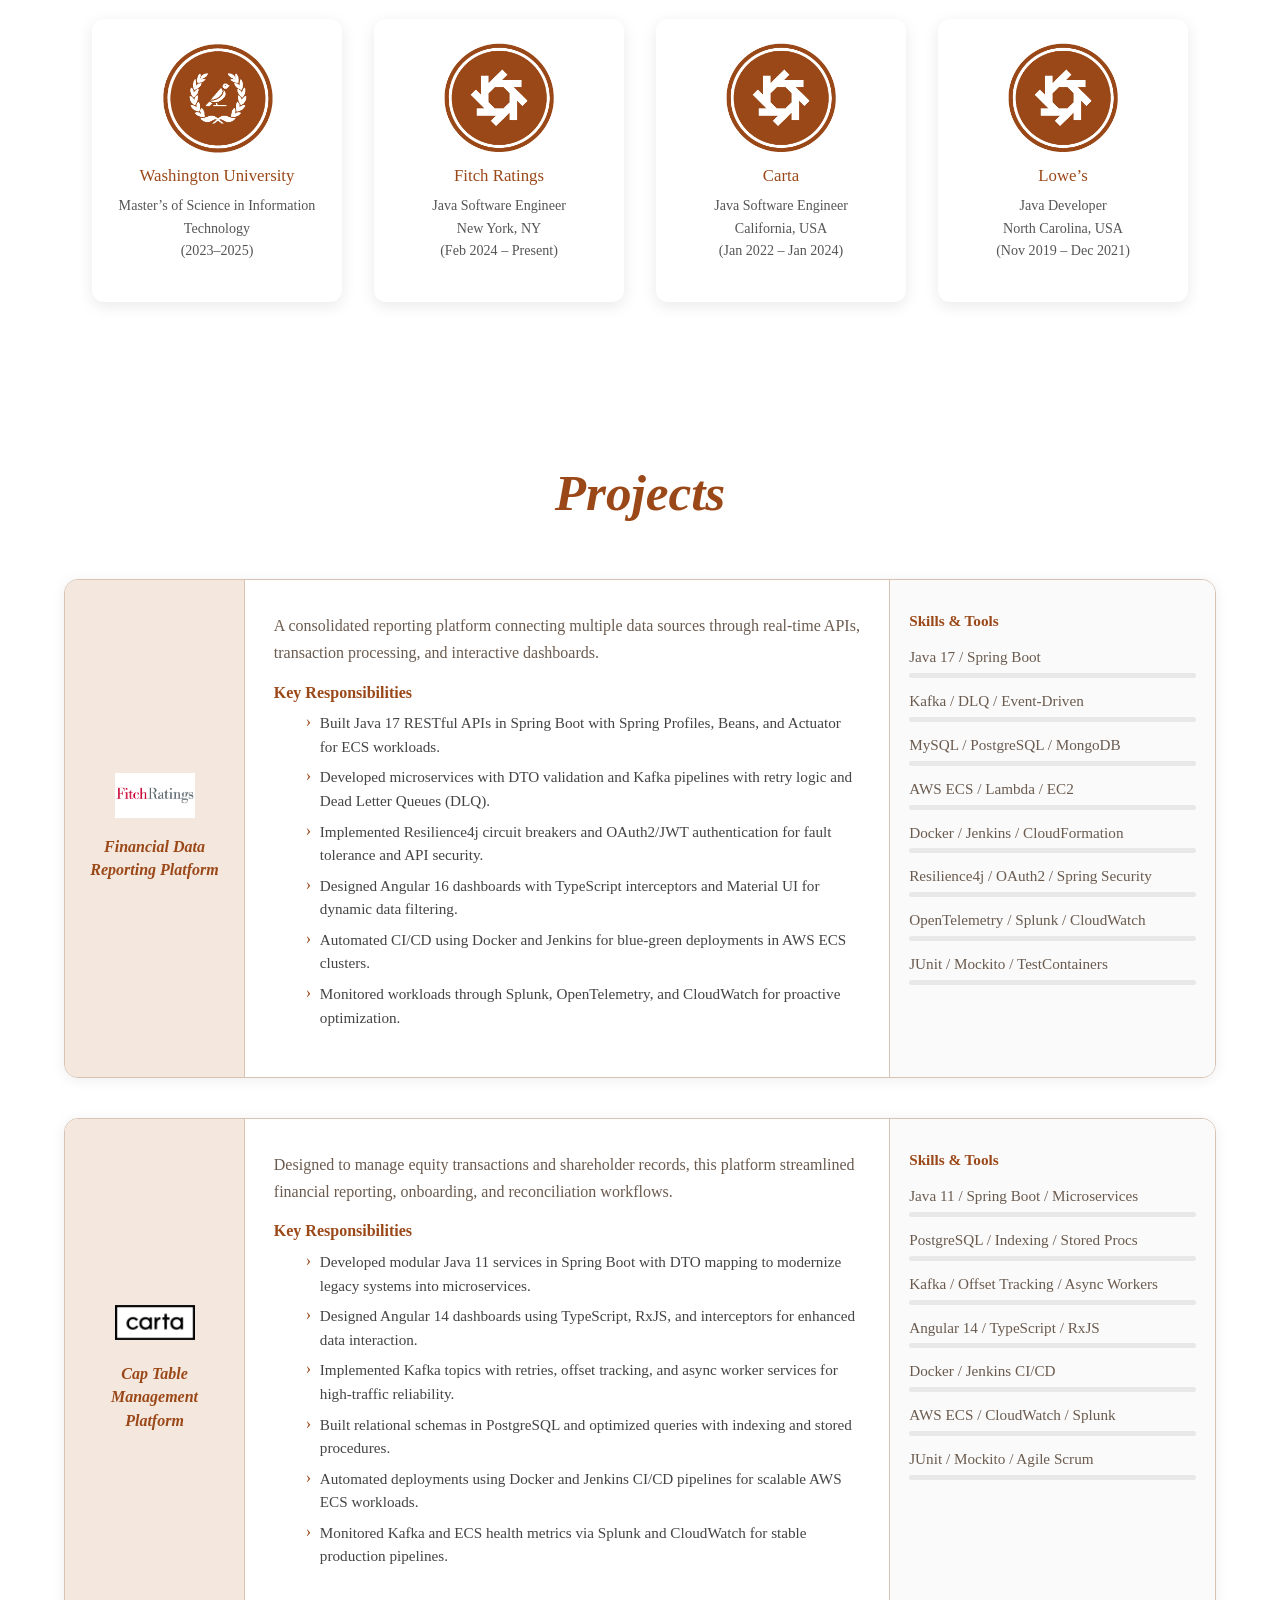
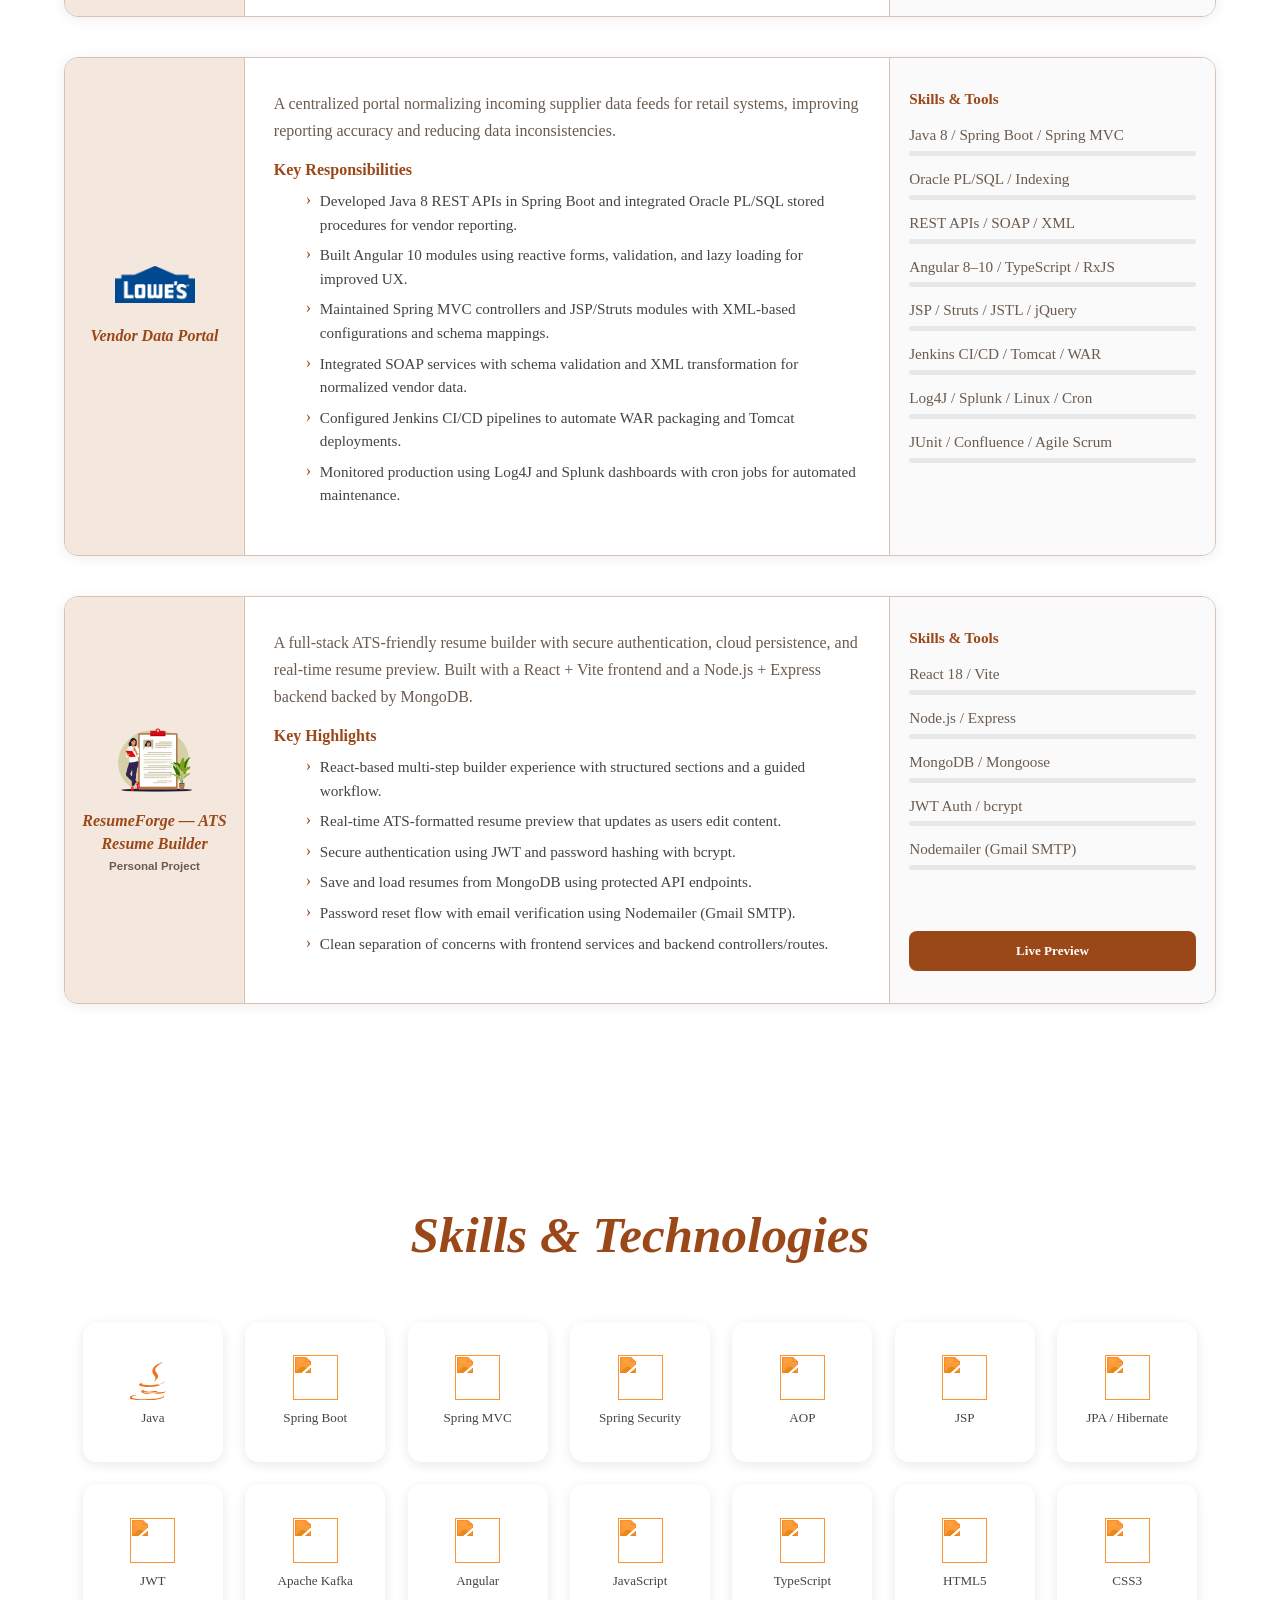
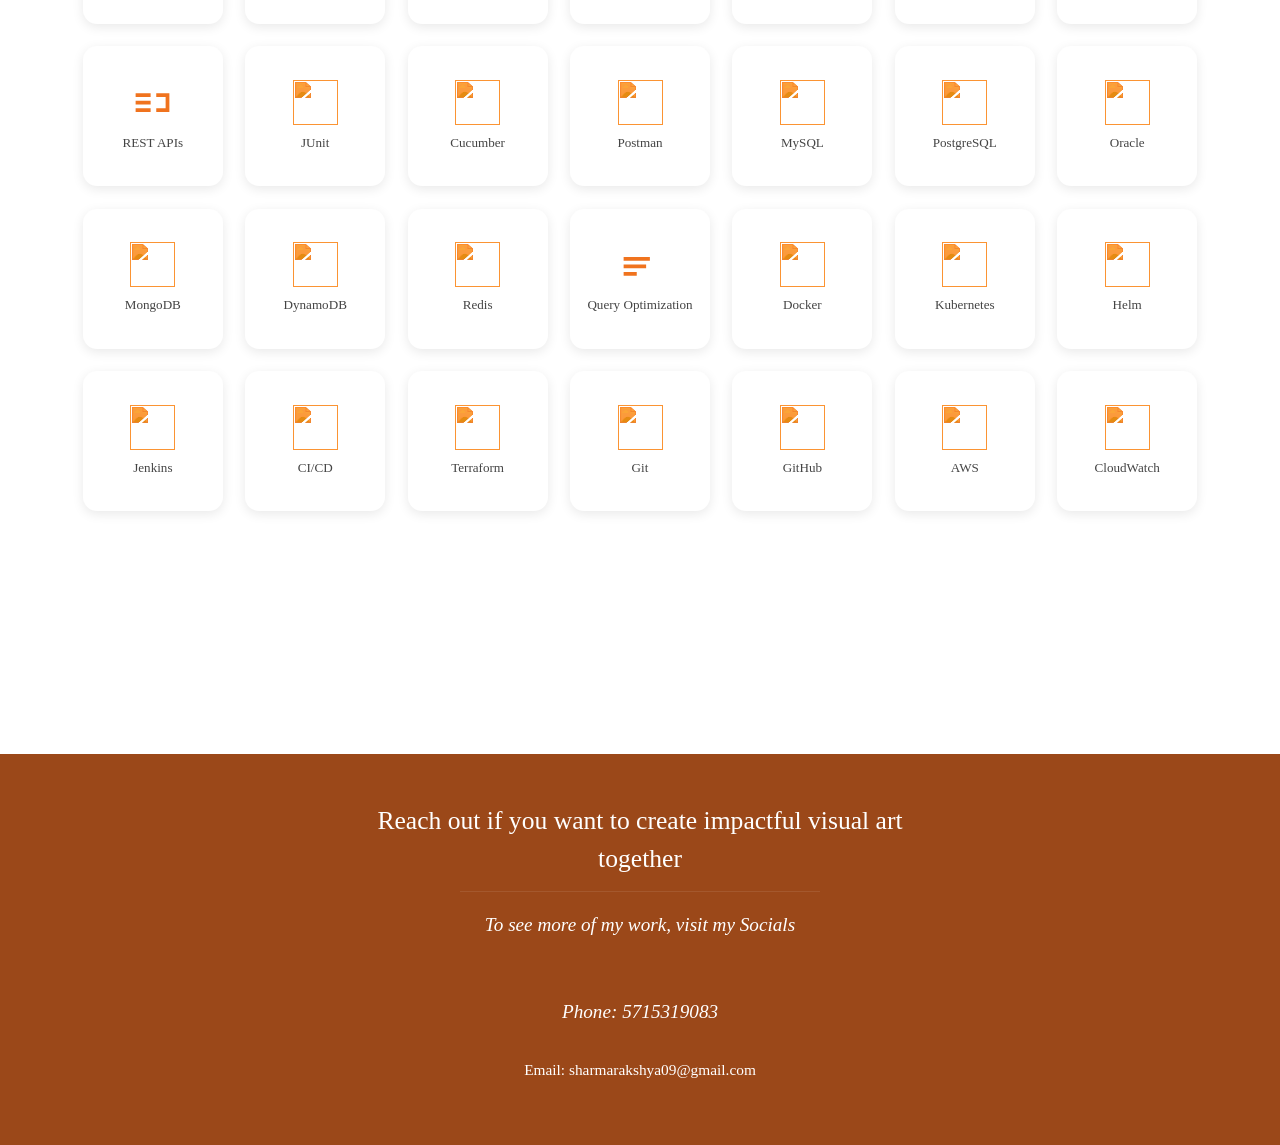
==== commit ce3b413d: "Updated portfolio for projects" ====
--- a/index.html
+++ b/index.html
@@ -27,8 +27,7 @@
                     <div class="link" data-aos="fade-up" data-aos-duration="1000" data-aos-delay="100"><a href="./index.html">Home</a></div>
                     <div class="link" data-aos="fade-up" data-aos-duration="1000" data-aos-delay="200"><a href="#about">About</a></div>
                     <div class="link" data-aos="fade-up" data-aos-duration="1000" data-aos-delay="300"><a href="#background">Background</a></div>
-                 <div class="link" data-aos="fade-up" data-aos-duration="1000" data-aos-delay="500"><a href="#projects">Projects</a></div>
-                <div class="link" data-aos="fade-up" data-aos-duration="1000" data-aos-delay="400"><a href="#skills">Skills</a></div>
+                    <div class="link" data-aos="fade-up" data-aos-duration="1000" data-aos-delay="500"><a href="#projects">Projects</a></div>
                     <div class="link contact-btn" data-aos="fade-up" data-aos-duration="1000" data-aos-delay="600"><a href="#contact">Contact Me</a></div>
             </div>
                 <i class="fa-solid fa-bars hamburg" onclick="hamburg()"></i>
@@ -40,7 +39,6 @@
                     <a href="#background">Background</a>
                      <a href="#skills">Skills</a>
                     <a href="#projects">Projects</a>
-                    <a href="#contact">Contact Us</a>
                     <i class="fa-solid fa-xmark cancel" onclick="cancel()"></i>
                 </div>
             </div>
@@ -93,258 +91,182 @@
              systems so that business goals are delivered effectively.
 
       </p></div>
-  <img  src="./images/resized.jpg" data-aos="fade-up" data-aos-duration="3000" data-aos-delay="500" >
+  <img  src="./images/resized.jpg" data-aos="fade-up" data-aos-duration="2000" data-aos-delay="500" >
 </div>
   
   </section >
 
 
-  <section id="background" class="background">
     <div class="Background-heading">
       <h1>Background</h1>
     </div>
-  
+
     <div class="background-cards" data-aos="fade-up" data-aos-duration="2000" data-aos-delay="700">
-      
+
       <!-- Card 1 -->
       <div class="back">
         <div class="backimg"><img src="./images/bird.png"></div>
         <div class="uni"><h2>Washington University</h2></div>
         <div class="unilist">
           <p>Master’s of Science in Information Technology<br>(2023–2025)</p>
-            
-        </div>
-      </div>
-  
+
+        </div>
+      </div>
+
       <!-- Card 3 -->
-      <!-- Card 3 -->
-<div class="back">
-  <div class="backimg"><img src="./images/setting.png" alt="work icon"></div>
-  <div class="uni"><h2>Fitch Ratings</h2></div>
-  <div class="unilist">
-    <p>Java Software Engineer<br>New York, NY <br>(Feb 2024 – Present)</p>
-     </div>
-</div>
-
-<!-- Card 4 -->
-<div class="back">
-  <div class="backimg"><img src="./images/setting.png" alt="work icon"></div>
-  <div class="uni"><h2>Carta</h2></div>
-  <div class="unilist">
-    <p>Java Software Engineer<br>California, USA<br> (Jan 2022 – Jan 2024)</p>
-  </div>
-</div>
-
-<!-- Card 5 -->
-<div class="back">
-  <div class="backimg"><img src="./images/setting.png" alt="work icon"></div>
-  <div class="uni"><h2>Lowe’s</h2></div>
-  <div class="unilist">
-    <p>Java Developer<br>North Carolina, USA <br>(Nov 2019 – Dec 2021)</p>
-   </div>
-</div>  
-  </section>
-
- <!----projects---> 
-
-  <section id="projects" class="projects">
-
-<div>
-  <h1>Projects</h1>
-</div>
-
-<div class="card-container" data-aos="fade-up" data-aos-duration="2000" data-aos-delay="700">
-  <!-- Fitch Ratings -->
-  <div class="card" onclick="openModal('fitchModal')">
-    <img src="./images/fitch-ratings-inc-vector-logo.png" alt="Fitch Ratings">
-    <h3>Financial Data Reporting </h3>
-    <button class="know-more">Know More »</button>
-  </div>
-
-  <!-- Carta -->
-  <div class="card" onclick="openModal('cartaModal')">
-    <img src="./images/carta.png" alt="Carta">
-    <h3>Cap Table Management Platform</h3>
-    <button class="know-more">Know More »</button>
-  </div>
-
-  <!-- Lowe's -->
-  <div class="card" onclick="openModal('lowesModal')">
-    <img src="./images/Lowes.png" alt="Lowe's">
-    <h3>Vendor Data Portal</h3>
-    <button class="know-more">Know More »</button>
-  </div>
-
-
- <!-- ResumeBuilder -->
-  <div class="card" onclick="openModal('ResumeModal')">
-    <img src="./images/Resume picture.png" alt="Lowe's">
-    <h3>Resume Builder</h3>
-    <button class="know-more">Know More »</button>
-  </div>
-</div>
-</div>
-
-
-<!-- Fitch Modal -->
-<div id="fitchModal" class="modal"> 
-  <div class="modal-content">
-    <span class="close" onclick="closeModal('fitchModal')">&times;</span>
-
-    <div class="modal-body">
-      <!-- Left Section -->
-      <div class="modal-left">
-        <p>The Financial Data Reporting Platform was created to handle consolidated reporting by connecting multiple data sources into a unified platform. The project improved reporting efficiency through real-time APIs, transaction processing, and interactive dashboards.</p>
-        
-        <h4>Key Responsibilities:</h4>
-        <ul>
-          <li>Built Java 17 RESTful APIs in Spring Boot with Spring Profiles, Beans, and Actuator for ECS workloads.</li>
-          <li>Developed microservices with DTO validation and Kafka pipelines with retry logic and Dead Letter Queues (DLQ) for reliable event handling.</li>
-          <li>Implemented Resilience4j circuit breakers and OAuth2/JWT authentication to maintain fault tolerance and API security.</li>
-          <li>Designed Angular 16 dashboards with TypeScript interceptors and Material UI for dynamic data filtering and token renewal.</li>
-          <li>Automated CI/CD using Docker and Jenkins for blue-green deployments in AWS ECS clusters.</li>
-          <li>Monitored workloads through Splunk, OpenTelemetry, and CloudWatch for proactive system optimization.</li>
-        </ul>
-      </div>
-
-      <!-- Right Section -->
-      <div class="modal-right">
-        <h4>Skills & Tools Used:</h4>
-        <div class="skill"><span>Java 17 / Spring Boot</span><div class="bar"><div class="progress" data-width="95%"></div></div></div>
-        <div class="skill"><span>Kafka / DLQ</span><div class="bar"><div class="progress" data-width="90%"></div></div></div>
-        <div class="skill"><span>Angular 16</span><div class="bar"><div class="progress" data-width="85%"></div></div></div>
-        <div class="skill"><span>AWS ECS / Docker</span><div class="bar"><div class="progress" data-width="88%"></div></div></div>
-        <div class="skill"><span>Resilience4j / OAuth2</span><div class="bar"><div class="progress" data-width="80%"></div></div></div>
-        <div class="skill"><span>Splunk / CloudWatch</span><div class="bar"><div class="progress" data-width="75%"></div></div></div>
-        <img src="./images/fitch-ratings-inc-vector-logo.png" alt="Fitch Ratings Logo" class="client-logo">
+      <div class="back">
+        <div class="backimg"><img src="./images/setting.png" alt="work icon"></div>
+        <div class="uni"><h2>Fitch Ratings</h2></div>
+        <div class="unilist">
+          <p>Java Software Engineer<br>New York, NY <br>(Feb 2024 – Present)</p>
+        </div>
+      </div>
+
+      <!-- Card 4 -->
+      <div class="back">
+        <div class="backimg"><img src="./images/setting.png" alt="work icon"></div>
+        <div class="uni"><h2>Carta</h2></div>
+        <div class="unilist">
+          <p>Java Software Engineer<br>California, USA<br> (Jan 2022 – Jan 2024)</p>
+        </div>
+      </div>
+
+      <!-- Card 5 -->
+      <div class="back">
+        <div class="backimg"><img src="./images/setting.png" alt="work icon"></div>
+        <div class="uni"><h2>Lowe’s</h2></div>
+        <div class="unilist">
+          <p>Java Developer<br>North Carolina, USA <br>(Nov 2019 – Dec 2021)</p>
+        </div>
       </div>
     </div>
-  </div>
-</div>
-
-
-<!-- Carta Modal -->
-<div id="cartaModal" class="modal"> 
-  <div class="modal-content">
-    <span class="close" onclick="closeModal('cartaModal')">&times;</span>
-
-    <div class="modal-body">
-      <!-- Left Section -->
-      <div class="modal-left">
-        <p>The Cap Table Management Platform was designed to manage equity transactions and shareholder records. The project streamlined financial reporting, onboarding, and reconciliation workflows by integrating APIs, Kafka pipelines, and optimized databases.</p>
-        
-        <h4>Key Responsibilities:</h4>
-        <ul>
-          <li>Developed modular Java 11 services in Spring Boot with DTO mapping and validation to modernize legacy systems into microservices.</li>
-          <li>Designed Angular 14 dashboards using TypeScript, RxJS, and interceptors to enhance data interaction and authentication flows.</li>
-          <li>Implemented Kafka topics with retries, offset tracking, and asynchronous worker services to ensure event reliability during high traffic.</li>
-          <li>Built relational schemas in PostgreSQL and optimized queries with indexing and stored procedures for high-performance reporting.</li>
-          <li>Automated deployments using Docker containers and Jenkins CI/CD pipelines for scalable AWS ECS workloads.</li>
-          <li>Monitored Kafka and ECS health metrics via Splunk and CloudWatch to ensure stable production pipelines.</li>
-        </ul>
-      </div>
-
-      <!-- Right Section -->
-      <div class="modal-right">
-        <h4>Skills & Tools Used:</h4>
-        <div class="skill"><span>Java 11 / Spring Boot</span><div class="bar"><div class="progress" data-width="94%"></div></div></div>
-        <div class="skill"><span>Angular 14 / RxJS</span><div class="bar"><div class="progress" data-width="88%"></div></div></div>
-        <div class="skill"><span>Kafka / Async Pipelines</span><div class="bar"><div class="progress" data-width="90%"></div></div></div>
-        <div class="skill"><span>PostgreSQL / MongoDB</span><div class="bar"><div class="progress" data-width="85%"></div></div></div>
-        <div class="skill"><span>Docker / Jenkins</span><div class="bar"><div class="progress" data-width="67%"></div></div></div>
-        <div class="skill"><span>AWS ECS / CloudWatch</span><div class="bar"><div class="progress" data-width="70%"></div></div></div>
-        <img src="./images/carta.png" alt="Carta Logo" class="client-logo">
-      </div>
-    </div>
-  </div>
-</div>
-
-
-
-
-<!-- Lowe's Modal -->
-<div id="lowesModal" class="modal"> 
-  <div class="modal-content">
-    <span class="close" onclick="closeModal('lowesModal')">&times;</span>
-
-    <div class="modal-body">
-      <!-- Left Section -->
-      <div class="modal-left">
-        <p>The Vendor Data Portal was developed to centralize supplier information and normalize incoming data feeds for retail systems. The project improved reporting accuracy, usability, and reduced data inconsistencies by modernizing both backend APIs and legacy JSP-based modules.</p>
-        
-        <h4>Key Responsibilities:</h4>
-        <ul>
-          <li>Developed Java 8 REST APIs in Spring Boot and integrated Oracle PL/SQL stored procedures for optimized vendor reporting workflows.</li>
-          <li>Built Angular 10 modules using reactive forms, validation, and lazy loading to improve frontend performance and user experience.</li>
-          <li>Maintained Spring MVC controllers and JSP/Struts modules for legacy applications with XML-based configurations and schema mappings.</li>
-          <li>Integrated SOAP services with schema validation and XML transformation logic to ensure normalized vendor data across systems.</li>
-          <li>Configured Jenkins CI/CD pipelines to automate WAR packaging and Tomcat deployments across staging and production environments.</li>
-          <li>Monitored production systems using Log4J and Splunk dashboards, implementing cron jobs and Linux scripts for automated maintenance.</li>
-        </ul>
-      </div>
-
-      <!-- Right Section -->
-      <div class="modal-right">
-        <h4>Skills & Tools Used:</h4>
-        <div class="skill"><span>Java 8 / Spring Boot</span><div class="bar"><div class="progress" data-width="92%"></div></div></div>
-        <div class="skill"><span>Angular 10 / TypeScript</span><div class="bar"><div class="progress" data-width="85%"></div></div></div>
-        <div class="skill"><span>Oracle PL/SQL</span><div class="bar"><div class="progress" data-width="83%"></div></div></div>
-        <div class="skill"><span>SOAP / XML</span><div class="bar"><div class="progress" data-width="80%"></div></div></div>
-        <div class="skill"><span>Jenkins / Tomcat</span><div class="bar"><div class="progress" data-width="78%"></div></div></div>
-        <div class="skill"><span>Splunk / Log4J</span><div class="bar"><div class="progress" data-width="75%"></div></div></div>
-        <img src="./images/Lowes.png" alt="Lowe’s Logo" class="client-logo">
-      </div>
-    </div>
-  </div>
-</div>
-
-
-<!-- ATS Resume Builder Modal -->
-<div id="ResumeModal" class="modal"> 
-  <div class="modal-content">
-    <span class="close" onclick="closeModal('ResumeModal')">&times;</span>
-
-    <div class="modal-body">
-      <!-- Left Section -->
-      <div class="modal-left">
-        <h3>ATS Resume Builder <span class="role">– Personal Project</span></h3>
-        <p>
-          The ATS Resume Builder is a browser-based web application designed to help users create recruiter-ready resumes
-          that are fully compatible with Applicant Tracking Systems (ATS). The platform allows users to input, preview,
-          and export resumes in DOCX  format through a clean, interactive interface.
-        </p>
-
-        <ul>
-          <li>Developed a dynamic multi-tab resume builder interface using HTML, CSS, and JavaScript for a step-by-step guided workflow.</li>
-          <li>Integrated <code>html2pdf.js</code>, <code>docx.js</code>, and <code>html2canvas</code> to enable live PDF and DOCX exports directly from the browser.</li>
-          <li>Implemented responsive layouts using CSS Flexbox and Grid for seamless usability across devices.</li>
-          <li>Added a live preview section that updates in real time as users fill in form data.</li>
-          <li>Used Local Storage APIs for saving progress, allowing users to resume editing without losing data.</li>
-          <li>Applied DOM manipulation, event handling, and input validation to improve interactivity and data accuracy.</li>
-        </ul>
-      </div>
-
-      <!-- Right Section -->
-      <div class="modal-right">
-        <h4>Skills & Tools Used:</h4>
-        <div class="skill"><span>HTML5 / CSS3</span><div class="bar"><div class="progress" data-width="95%"></div></div></div>
-        <div class="skill"><span>JavaScript (ES6)</span><div class="bar"><div class="progress" data-width="93%"></div></div></div>
-        <div class="skill"><span>DOM Manipulation</span><div class="bar"><div class="progress" data-width="90%"></div></div></div>
-        <div class="skill"><span>Responsive Design</span><div class="bar"><div class="progress" data-width="85%"></div></div></div>
-        <div class="skill"><span>Local Storage / Validation</span><div class="bar"><div class="progress" data-width="80%"></div></div></div>
-        <img src="./images/Resume picture.png" alt="Resume Builder Logo" class="client-logo">
-
-         <!-- Live Project Button -->
-        <a href="https://www.freeresumedeveloper.com/" target="_blank" class="live-btn">View Live Project</a>
-      </div>
-    </div>
-  </div>
-</div>
-
-
-
-
- 
+    </section>
+
+      <!----projects--->
+    <section id="projects" class="projects-section">
+      <h1>Projects</h1>
+
+      <!-- ══ FITCH ══ -->
+      <div class="project-row" data-aos="fade-right" data-aos-duration="2000" data-aos-delay="0" data-aos-easing="ease-in-out">
+        <div class="proj-left">
+          <img src="./images/fitch-ratings-inc-vector-logo.png" alt="Fitch Ratings">
+          <h3>Financial Data Reporting Platform</h3>
+        </div>
+        <div class="proj-mid">
+          <p>A consolidated reporting platform connecting multiple data sources through real-time APIs, transaction processing, and interactive dashboards.</p>
+          <h4>Key Responsibilities</h4>
+          <ul>
+            <li>Built Java 17 RESTful APIs in Spring Boot with Spring Profiles, Beans, and Actuator for ECS workloads.</li>
+            <li>Developed microservices with DTO validation and Kafka pipelines with retry logic and Dead Letter Queues (DLQ).</li>
+            <li>Implemented Resilience4j circuit breakers and OAuth2/JWT authentication for fault tolerance and API security.</li>
+            <li>Designed Angular 16 dashboards with TypeScript interceptors and Material UI for dynamic data filtering.</li>
+            <li>Automated CI/CD using Docker and Jenkins for blue-green deployments in AWS ECS clusters.</li>
+            <li>Monitored workloads through Splunk, OpenTelemetry, and CloudWatch for proactive optimization.</li>
+          </ul>
+        </div>
+        <div class="proj-right">
+          <h4>Skills &amp; Tools</h4>
+          <div class="skill"><span>Java 17 / Spring Boot</span><div class="bar"><div class="progress" data-width="95%"></div></div></div>
+          <div class="skill"><span>Kafka / DLQ / Event-Driven</span><div class="bar"><div class="progress" data-width="92%"></div></div></div>
+          <div class="skill"><span>MySQL / PostgreSQL / MongoDB</span><div class="bar"><div class="progress" data-width="88%"></div></div></div>
+          <div class="skill"><span>AWS ECS / Lambda / EC2</span><div class="bar"><div class="progress" data-width="85%"></div></div></div>
+          <div class="skill"><span>Docker / Jenkins / CloudFormation</span><div class="bar"><div class="progress" data-width="83%"></div></div></div>
+          <div class="skill"><span>Resilience4j / OAuth2 / Spring Security</span><div class="bar"><div class="progress" data-width="80%"></div></div></div>
+          <div class="skill"><span>OpenTelemetry / Splunk / CloudWatch</span><div class="bar"><div class="progress" data-width="78%"></div></div></div>
+          <div class="skill"><span>JUnit / Mockito / TestContainers</span><div class="bar"><div class="progress" data-width="75%"></div></div></div>
+        </div>
+      </div>
+
+      <!-- ══ CARTA ══ -->
+      <div class="project-row" data-aos="fade-right" data-aos-duration="2000" data-aos-delay="300"  data-aos-easing="ease-in-out">
+        <div class="proj-left">
+          <img src="./images/carta.png" alt="Carta">
+          <h3>Cap Table Management Platform</h3>
+        </div>
+        <div class="proj-mid">
+          <p>Designed to manage equity transactions and shareholder records, this platform streamlined financial reporting, onboarding, and reconciliation workflows.</p>
+          <h4>Key Responsibilities</h4>
+          <ul>
+            <li>Developed modular Java 11 services in Spring Boot with DTO mapping to modernize legacy systems into microservices.</li>
+            <li>Designed Angular 14 dashboards using TypeScript, RxJS, and interceptors for enhanced data interaction.</li>
+            <li>Implemented Kafka topics with retries, offset tracking, and async worker services for high-traffic reliability.</li>
+            <li>Built relational schemas in PostgreSQL and optimized queries with indexing and stored procedures.</li>
+            <li>Automated deployments using Docker and Jenkins CI/CD pipelines for scalable AWS ECS workloads.</li>
+            <li>Monitored Kafka and ECS health metrics via Splunk and CloudWatch for stable production pipelines.</li>
+          </ul>
+        </div>
+        <div class="proj-right">
+          <h4>Skills &amp; Tools</h4>
+          <div class="skill"><span>Java 11 / Spring Boot / Microservices</span><div class="bar"><div class="progress" data-width="92%"></div></div></div>
+          <div class="skill"><span>PostgreSQL / Indexing / Stored Procs</span><div class="bar"><div class="progress" data-width="89%"></div></div></div>
+          <div class="skill"><span>Kafka / Offset Tracking / Async Workers</span><div class="bar"><div class="progress" data-width="87%"></div></div></div>
+          <div class="skill"><span>Angular 14 / TypeScript / RxJS</span><div class="bar"><div class="progress" data-width="84%"></div></div></div>
+          <div class="skill"><span>Docker / Jenkins CI/CD</span><div class="bar"><div class="progress" data-width="80%"></div></div></div>
+          <div class="skill"><span>AWS ECS / CloudWatch / Splunk</span><div class="bar"><div class="progress" data-width="78%"></div></div></div>
+          <div class="skill"><span>JUnit / Mockito / Agile Scrum</span><div class="bar"><div class="progress" data-width="75%"></div></div></div>
+        </div>
+      </div>
+
+      <!-- ══ LOWE'S ══ -->
+      <div class="project-row" data-aos="fade-right" data-aos-duration="2000" data-aos-delay="600" data-aos-easing="ease-in-out">
+        <div class="proj-left">
+          <img src="./images/Lowes.png" alt="Lowe's">
+          <h3>Vendor Data Portal</h3>
+        </div>
+        <div class="proj-mid">
+          <p>A centralized portal normalizing incoming supplier data feeds for retail systems, improving reporting accuracy and reducing data inconsistencies.</p>
+          <h4>Key Responsibilities</h4>
+          <ul>
+            <li>Developed Java 8 REST APIs in Spring Boot and integrated Oracle PL/SQL stored procedures for vendor reporting.</li>
+            <li>Built Angular 10 modules using reactive forms, validation, and lazy loading for improved UX.</li>
+            <li>Maintained Spring MVC controllers and JSP/Struts modules with XML-based configurations and schema mappings.</li>
+            <li>Integrated SOAP services with schema validation and XML transformation for normalized vendor data.</li>
+            <li>Configured Jenkins CI/CD pipelines to automate WAR packaging and Tomcat deployments.</li>
+            <li>Monitored production using Log4J and Splunk dashboards with cron jobs for automated maintenance.</li>
+          </ul>
+        </div>
+        <div class="proj-right">
+          <h4>Skills &amp; Tools</h4>
+          <div class="skill"><span>Java 8 / Spring Boot / Spring MVC</span><div class="bar"><div class="progress" data-width="92%"></div></div></div>
+          <div class="skill"><span>Oracle PL/SQL / Indexing</span><div class="bar"><div class="progress" data-width="89%"></div></div></div>
+          <div class="skill"><span>REST APIs / SOAP / XML</span><div class="bar"><div class="progress" data-width="87%"></div></div></div>
+          <div class="skill"><span>Angular 8–10 / TypeScript / RxJS</span><div class="bar"><div class="progress" data-width="84%"></div></div></div>
+          <div class="skill"><span>JSP / Struts / JSTL / jQuery</span><div class="bar"><div class="progress" data-width="80%"></div></div></div>
+          <div class="skill"><span>Jenkins CI/CD / Tomcat / WAR</span><div class="bar"><div class="progress" data-width="78%"></div></div></div>
+          <div class="skill"><span>Log4J / Splunk / Linux / Cron</span><div class="bar"><div class="progress" data-width="75%"></div></div></div>
+          <div class="skill"><span>JUnit / Confluence / Agile Scrum</span><div class="bar"><div class="progress" data-width="72%"></div></div></div>
+        </div>
+      </div>
+
+      <!-- ══ RESUMEFORGE ══ -->
+      <div class="project-row" data-aos="fade-right" data-aos-duration="2000" data-aos-delay="900" data-aos-easing="ease-in-out">
+        <div class="proj-left">
+          <img class="img2" src="./images/Resume picture.png" alt="ResumeForge — ATS Resume Builder">
+          <h3>ResumeForge — ATS Resume Builder <span class="role-tag">Personal Project</span></h3>
+        </div>
+        <div class="proj-mid">
+          <p>A full-stack ATS-friendly resume builder with secure authentication, cloud persistence, and real-time resume preview. Built with a React + Vite frontend and a Node.js + Express backend backed by MongoDB.</p>
+          <h4>Key Highlights</h4>
+          <ul>
+            <li>React-based multi-step builder experience with structured sections and a guided workflow.</li>
+            <li>Real-time ATS-formatted resume preview that updates as users edit content.</li>
+            <li>Secure authentication using JWT and password hashing with bcrypt.</li>
+            <li>Save and load resumes from MongoDB using protected API endpoints.</li>
+            <li>Password reset flow with email verification using Nodemailer (Gmail SMTP).</li>
+            <li>Clean separation of concerns with frontend services and backend controllers/routes.</li>
+          </ul>
+        </div>
+        <div class="proj-right">
+          <h4>Skills &amp; Tools</h4>
+          <div class="skill"><span>React 18 / Vite</span><div class="bar"><div class="progress" data-width="92%"></div></div></div>
+          <div class="skill"><span>Node.js / Express</span><div class="bar"><div class="progress" data-width="88%"></div></div></div>
+          <div class="skill"><span>MongoDB / Mongoose</span><div class="bar"><div class="progress" data-width="85%"></div></div></div>
+          <div class="skill"><span>JWT Auth / bcrypt</span><div class="bar"><div class="progress" data-width="82%"></div></div></div>
+          <div class="skill"><span>Nodemailer (Gmail SMTP)</span><div class="bar"><div class="progress" data-width="75%"></div></div></div>
+          <a href="https://resume-forge-frontend-eosin.vercel.app/" target="_blank" rel="noopener noreferrer" class="live-btn">Live Preview</a>
+        </div>
+      </div>
+
     </section>
 
   <!----Skills---> 
@@ -433,13 +355,7 @@
 
 </section>
 
-
-
-
-
-  </div>
-</div>
-
+<section id="contact">
   <div class="reach"> 
     <div class="S2">
       <div class="saying">
@@ -474,7 +390,7 @@
     </div>
   </div>
   </div>
-  
+  </section>
 
 <!-- Scripts -->
 <script src="https://cdn.jsdelivr.net/npm/bootstrap@5.3.4/dist/js/bootstrap.bundle.min.js" integrity="sha384-YUe2LzesAfftltw+PEaao2tjU/QATaW/rOitAq67e0CT0Zi2VVRL0oC4+gAaeBKu" crossorigin="anonymous"></script>
@@ -484,11 +400,7 @@
   AOS.init({ offset: 0 });
 </script>
 <script src="https://cdn.jsdelivr.net/npm/swiper@11/swiper-bundle.min.js"></script>
-<script src="./script.js"></script>
-
+
+ <script src="./script.js"></script>
 </body>
 </html>
-
-
-</body>
-</html>
--- a/style.css
+++ b/style.css
@@ -1,1055 +1,666 @@
-* {
-    margin : 0;
-    padding: 0;
-    box-sizing: border-box;
-}
-
-section{
-  display: flex;
-  justify-content: center;
-  align-items: center;
-}
-
-
-html{
-    overflow-x: hidden;
-}
-
-body {
-  width: 100%;
-  font-family: 'Times New Roman', Times, serif;
-  background: rgb(255, 255, 255)
-
-}
-
-/* nav */
-nav{
-    width: 100%;
-    height: 10vh;
+/* ============================================================
+   VARIABLES & RESET
+   ============================================================ */
+:root {
+    --brown:       rgb(155, 72, 25);
+    --brown-dark:  rgb(97, 50, 22);
+    --brown-light: #f4e8de;
+    --border:      #d7c2b4;
+    --muted:       #6b5b4f;
+    --serif:       'Times New Roman', Times, serif;
+    --nav-h:       10vh;
+}
+
+*, *::before, *::after { margin: 0; padding: 0; box-sizing: border-box; }
+html { scroll-behavior: smooth; overflow-x: hidden; }
+body { font-family: var(--serif); background: #fff; color: #333; width: 100%; }
+section { display: flex; justify-content: center; align-items: center; }
+
+/* ============================================================
+   NAVIGATION
+   ============================================================ */
+nav {
+    width: 100%;
+    height: var(--nav-h);
     position: sticky;
-    
-}
-.nav-container{
+    top: 0;
+    z-index: 200;
+    background: #fff;
+    box-shadow: 0 1px 8px rgba(0,0,0,0.08);
+}
+
+.nav-container {
     width: 100%;
     height: 100%;
     display: flex;
     justify-content: space-around;
     align-items: center;
-}
-.logo{
-    color: black;
-    font-size: 2rem;
-    font-weight: bolder;
-}
-.logo span{
-    color: rgb(109,67, 0);
-    text-shadow: 0 0 10px rgb(155,72,25);
-}
-.hamburg, .cancel{
+    padding: 0 2rem;
+}
+
+.logo { color: #000; font-size: 2rem; font-weight: 900; text-decoration: none; }
+.logo span { color: var(--brown); text-shadow: 0 0 10px var(--brown); }
+
+.nav-container .links { display: flex; gap: 2.5rem; align-items: center; }
+
+.nav-container .links a {
+    position: relative;
+    font-size: 1.1rem;
+    color: #000;
+    text-decoration: none;
+    font-weight: 500;
+    font-family: var(--serif);
+    transition: color 0.2s;
+}
+
+.nav-container .links a::before {
+    content: "";
+    position: absolute;
+    bottom: -3px; left: 0;
+    width: 0; height: 3px;
+    background: var(--brown);
+    transition: width 0.2s;
+}
+.nav-container .links a:hover::before { width: 100%; }
+.nav-container .links a:hover { color: var(--brown); }
+
+.nav-container .contact-btn {
+    border: 2px solid var(--brown);
+    border-radius: 20px;
+    padding: 4px 18px;
+    transition: background 0.2s;
+}
+.nav-container .contact-btn:hover,
+.nav-container .contact-btn:hover a { background: var(--brown); color: #fff; }
+
+/* hamburger / cancel — hidden on desktop */
+.hamburg, .cancel {
+    display: none;
     cursor: pointer;
     position: absolute;
-    right: 15px;
-    top: 10px;
-    color: black;
+    right: 18px; top: 14px;
+    color: #000;
     font-size: 2rem;
-    display: none;
-}
-.nav-container .links {
-    display: flex;
-    gap: 3rem;
-    align-items: center;
-}
-.nav-container .links a{
-    position: relative;
-    font-size: 1.2rem;
-    color: black;
-    text-decoration: none;
-    font-weight: 500;
-    transition: 0.3s linear;
-    font-family: 'Times New Roman', Times, serif;
-}
-.nav-container .links a::before{
-    position: absolute;
-    content: "";
-    bottom: -3px;
-    left: 0;
-    width: 0%;
-    height: 3px;
-    background-color: rgb(155,72,25);
-    transition: 0.2s linear;
-}
-.nav-container .links a:hover::before{
-    width: 100%;
-}
-.nav-container .contact-btn{
-    background-color: transparent;
-    padding: 5px 20px;
-    border-radius: 20px;
-    border: 2px solid rgb(155,72,25);
-    transition: 0.2s linear;
-}
-.nav-container .contact-btn a{
-    color: rgb(0, 0, 0);
-    transition: 0.3s linear;
-}
-.nav-container .contact-btn:hover, .nav-container .contact-btn:hover a{
- 
-    color: white;
-}
-.nav-container .links a:hover{
-    color: rgb(155,72,25)
-}
-.dropdown{
-   
+}
+
+/* mobile dropdown */
+.dropdown {
     position: absolute;
     top: 0;
-    transform: translateY(-500px);
-    width: 100%;
+    width: 100%;
+    transform: translateY(-110%);
+    backdrop-filter: brightness(35%) blur(4px);
+    box-shadow: 0 4px 20px rgba(0,0,0,0.5);
+    transition: transform 0.25s ease;
+    z-index: 300;
+}
+.dropdown .links { display: flex; flex-direction: column; }
+.dropdown .links a {
+    color: #fff;
+    text-decoration: none;
+    text-align: center;
+    padding: 15px 0;
+    transition: background 0.2s;
+}
+.dropdown .links a:hover { background: var(--brown); }
+.dropdown .cancel { display: block; position: absolute; right: 18px; top: 14px; color: #fff; }
+
+/* ============================================================
+   HOME
+   ============================================================ */
+.Home {
+    min-height: calc(100svh - var(--nav-h));
+    min-height: calc(100vh  - var(--nav-h));
+    padding: 2rem 5vw;
+}
+
+.main-container {
+    width: 100%;
+    max-width: 1400px;
+    display: flex;
+    align-items: center;
+    justify-content: space-between;
+    gap: clamp(1.5rem, 4vw, 5rem);
+}
+
+.Hello {
+    flex: 1 1 45%;
+    display: flex;
+    flex-direction: column;
+    gap: 1.2rem;
+    align-items: center;
+    text-align: center;
+    font-style: italic;
+}
+
+.Hello h1 {
+    font-size: clamp(1rem, 2.4vw, 2rem);
+    color: #000;
+    line-height: 1.35;
+}
+
+.creative {
+    display: block;
+    color: var(--brown);
+    font-style: italic;
+    font-weight: 700;
+    font-size: clamp(2rem, 5vw, 4.5rem);
+    line-height: 1.1;
+}
+
+.intro-line { font-size: clamp(1rem, 1.8vw, 1.6rem); color: #000; }
+.animated-role { color: var(--brown); font-size: inherit; }
+
+.social-links { display: flex; gap: 0.5rem; flex-wrap: wrap; justify-content: center; }
+.social-links i {
+    display: inline-flex;
+    justify-content: center;
+    align-items: center;
+    width: clamp(2.4rem, 3vw, 3rem);
+    height: clamp(2.4rem, 3vw, 3rem);
+    color: var(--brown);
+    font-size: clamp(1.1rem, 1.4vw, 1.4rem);
+    border: 2px solid var(--brown);
+    border-radius: 50%;
+    transition: transform 0.2s, color 0.2s;
+}
+.social-links i:hover { transform: scale(1.25); color: var(--brown-dark); }
+
+.buttons button {
+    padding: 0.7rem 1.8rem;
+    font-size: clamp(0.9rem, 1.2vw, 1.1rem);
+    font-family: var(--serif);
+    background: var(--brown);
+    color: #fff;
+    border: none;
+    border-radius: 10px;
+    cursor: pointer;
+    transition: background 0.2s, transform 0.2s;
+}
+.buttons button:hover { background: var(--brown-dark); transform: translateY(-2px); }
+
+.image { flex: 0 1 460px; display: flex; justify-content: center; align-items: center; }
+.image img {
+    width: min(480px, 40vw);
     height: auto;
-    backdrop-filter: brightness(40%) blur(3px);
-    box-shadow: 0 0 20px black;
-    transition: 0.2s linear;
-}
-.dropdown .links a{
-    color: white;
-    display: flex;
-    text-decoration: none;
-    justify-content: center;
-    padding: 15px 0;
-    align-items: center;
-    transition: 0.2s linear;
-}
-.dropdown .links a:hover{
-    background-color: rgb(155,72,25);
-}
-
-#menu-icon {
-    font-size: 36px;
+    max-height: calc(100svh - var(--nav-h) - 60px);
+    object-fit: contain;
+}
+
+/* ============================================================
+   MODAL
+   ============================================================ */
+.modal {
     display: none;
-}
-
-/*Home  */
-
-.Home{
-height: auto;
-width: 100%;
-display: flex;
-align-items: flex-start;
-justify-content: center;
-box-sizing: border-box;
-padding-bottom: 10rem;
-}
-
-/* 1st Page */
-.main-container{
-  display: flex;
-  flex:1;
-  flex-direction: row;
-  justify-content:center;
-  align-items: center;
-  flex-wrap:wrap;
-  width: 100%;
-  height: 100%;
-  gap:2rem;
-  margin-top: 1rem;
-}
-
-.main-container h1{
-  color: black;
-    font-size: clamp(1rem, 4vw, 2rem);
-}
-
-
-  .creative{
-    color: rgb(155,72,25);
-    font-family:'Times New Roman', Times, serif;
-    font-style:italic;
-    font-weight: bold;
-    font-size: clamp(2.5rem, 5vw, 8rem);
-  }
-
-  /* For the "I am a Developer" line only */
-  
-  .intro-line{
-    font-size: clamp(1rem, 4vw, 2rem); 
-    text-align:center;
-    color:rgb(0, 0, 0);
-    font-family:'Times New Roman', Times, serif;
-      color: rgb(0, 0, 0);
-  }
-
-.animated-role {
-  overflow: hidden;
-  font-size: clamp(1.5rem, 4vw, 2rem);
-    color:rgb(155,72,25);
-}
-
-    .Hello{
-        display: flex;
-        flex-direction: column;
-        gap: 1rem;
-        align-items:center;
-        justify-content: center;
-        flex:1 1 45%;
-        text-align: center;
-        font-style: italic;
-    }
-
-    
-
- .image{
-    display: flex;
-    justify-content: center;
-    align-items: center;
-    flex:1 1 45%;
-    object-fit:contain
- }
-
-.image img {
-    width: 100%;
-    max-height: 800px;
-    max-width: 800px;
+    position: fixed;
+    inset: 0;
+    z-index: 999;
+    background: rgba(0,0,0,0.6);
+    justify-content: center;
+    align-items: center;
+    padding: 1rem;
+}
+
+.modal-content {
+    background: #fff;
+    padding: 2rem;
+    border-radius: 14px;
+    width: 100%;
+    max-width: 420px;
+    box-shadow: 0 5px 20px rgba(0,0,0,0.3);
+    position: relative;
+}
+.modal-content h2 { margin-bottom: 1rem; color: var(--brown); }
+
+.close {
+    position: absolute;
+    right: 16px; top: 8px;
+    font-size: 1.8rem;
+    cursor: pointer;
+    color: #aaa;
+    line-height: 1;
+}
+
+input, textarea {
+    width: 100%;
+    padding: 10px;
+    margin: 8px 0;
+    border: 1px solid #ddd;
+    border-radius: 8px;
+    font-family: var(--serif);
+    font-size: 0.95rem;
+}
+
+button[type="submit"] {
+    width: 100%;
+    padding: 10px;
+    background: var(--brown);
+    color: #fff;
+    border: none;
+    border-radius: 8px;
+    font-size: 1rem;
+    cursor: pointer;
+    transition: background 0.2s;
+}
+button[type="submit"]:hover { background: var(--brown-dark); }
+
+/* ============================================================
+   ABOUT
+   ============================================================ */
+.About { width: 100%; padding: 5rem 5vw; }
+
+.intro {
+    display: flex;
+    flex-wrap: wrap;
+    justify-content: center;
+    align-items: center;
+    gap: 2rem;
+    width: 100%;
+    max-width: 1300px;
+    margin-bottom: 2rem;
+}
+
+.paragraph { flex: 1 1 340px; padding: 1rem 2rem; }
+.paragraph h2 {
+    color: var(--brown);
+    font-size: clamp(2rem, 3.5vw, 3.5rem);
+    font-style: italic;
+    font-weight: 700;
+    margin-bottom: 1.2rem;
+}
+.paragraph p {
+    font-size: clamp(0.95rem, 1.4vw, 1.2rem);
+    line-height: 1.75;
+    text-align: justify;
+}
+
+.intro > img {
+    flex: 0 1 280px;
+    width: 100%;
+    max-width: 280px;
+    max-height: 420px;
     object-fit: contain;
-  }
-
-
-.social-links i{
-    display: inline-flex;
-    justify-content: center;
-    align-items: center;
-    width: clamp(2.5rem, 2vw, 3rem);
-    height: clamp(2.5rem, 2vw, 3rem);
-    background-color:transparent;
-    color: rgb(155,72,25);
-    font-size:clamp(1.2rem, 4vw, 1.5rem);
-    margin: 5px clamp(0.5rem, 2vw, 1rem);
-    border: 0.2rem solid rgb(155,72,25);
-    border-radius: 50%;
-    transition: 0.2s linear;
-}
-.social-links i:hover{
-    scale: 1.3;
-    color: rgba(159, 70, 11, 0.767);
-}
-.buttons button {
-    margin-right: 1rem;
-    padding: 0.75rem 1.5rem;
-    cursor: pointer;
-    font-size: clamp(0.8rem, 2vw, 2rem);
-    background-color: rgb(155,72,25);
-    border-color: rgb(253, 253, 253);
-    border-radius: 10px;
-    color: aliceblue;
-    transition: transform 0.3s ease;
-  }
-
-  /*Hire me button*/
-  /* Modal Background */
-.modal {
-  display: none; 
-  position: fixed;
-  z-index: 999;
-  padding-top: 100px;
-  left: 0;
-  top: 0;
-  width: 100%;
-  height: 100%;
-  overflow: auto;
-  background-color: rgba(0,0,0,0.6);
-}
-
-/* Modal Box */
-.modal-content {
-  background-color: #fff;
-  margin: auto;
-  padding: 20px;
-  border-radius: 12px;
-  width: 90%;
-  max-width: 400px;
-  box-shadow: 0 5px 15px rgba(0,0,0,0.3);
-  position: relative;
-}
-
-/* Close Button */
-.close {
-  color: #aaa;
-  font-size: 28px;
-  font-weight: bold;
-  position: absolute;
-  right: 15px;
-  top: 10px;
-  cursor: pointer;
-}
-
-/* Form Elements */
-input, textarea {
-  width: 100%;
-  padding: 10px;
-  margin: 10px 0;
-  border: 1px solid #ddd;
-  border-radius: 8px;
-}
-
-button[type="submit"] {
-  background-color: rgb(155,72,25);
-  color: white;
-  padding: 10px;
-  border: none;
-  width: 100%;
-  border-radius: 8px;
-  cursor: pointer;
-}
-
-button[type="submit"]:hover {
-  background-color:rgb(97, 50, 22);
-}
-
-
-.fade {
-  opacity: 0;
-}
-
-/* About page */
-
-.About{
-    width: 100%;
-
-}
-  
-   .intro{
-    display: flex;
-    flex-direction: row;
-    justify-content:center;
-    align-items: center;
-    flex-wrap:wrap;
-    width: 100%;
-    max-width: 1600px;
-    gap: 1.5rem;
-    margin-bottom: 6rem;
-   
-   }
-
-  
-   .paragraph{
-    flex: 1 1 200px;
-    padding: 2rem;
-
-   }
-
-  .paragraph>h2{
-    color: rgb(155,72,25);
-    font-family:'Times New Roman', Times, serif;
-    font-size: clamp(2rem, 4vw, 4rem);
-    text-align: left;
-    margin-bottom: 1rem;
-    font-style: italic;
-    font-weight: bold;
-
-  }
-    .paragraph>p{
-      font-family: 'Times New Roman', Times, serif;
-      font-size: clamp(1rem, 2vw, 1.3rem);
-      text-align: justify;
-  
-      line-height: 1.5;
-    }
-  
-
-  .mypic{
-    display: flex;
-    justify-content: center;
-    align-items: center;
-    flex:1 1 40%;
-    max-width: 45%;
-    padding:1rem;
-    background-color: aquamarine;
-}
-
-
-.intro> img {
-   width:100%;
-   height:auto;
-    max-height: 450px;
-    max-width: 300px;
     border-top-left-radius: 37%;
     border-top-right-radius: 37%;
-    object-fit:contain;
-}
-  
-
-/* Background section */
-
-
- .background{
-  display: flex;
-  flex-direction: column;
-  justify-content: center;
-  min-height:90vh;
-  gap:3rem;
-}
-
-.Background-heading > h1 {
-  font-size: clamp(2rem, 4vw, 5rem);
-  font-style: italic;
-  font-weight: bold;
-  color: rgb(155, 72, 25);
-  text-align: center;
-  margin-bottom: 2rem;
-  padding: 0.5rem;
-  border-radius: 8px;
-  font-family: 'Times New Roman', Times, serif;
+    align-self: flex-end;
+}
+
+/* ============================================================
+   BACKGROUND
+   ============================================================ */
+.Background-heading {
+    text-align: center;
+    padding: 3rem 1rem 0;
+    width: 100%;
+}
+.Background-heading h1 {
+    font-size: clamp(2rem, 4vw, 4.5rem);
+    font-style: italic;
+    font-weight: 700;
+    color: var(--brown);
+    font-family: var(--serif);
 }
 
 .background-cards {
- width: 100%;
-  display: flex;
-  flex-direction: row;
-  gap: 5rem;
-  justify-content: center;
-  align-items: center;
-  margin-top: 2rem;
+    display: flex;
+    flex-wrap: wrap;
+    gap: 2rem;
+    justify-content: center;
+    align-items: stretch;
+    padding: 2rem 5vw 5rem;
+    width: 100%;
+    max-width: 1400px;
+    margin: 0 auto;
 }
 
 .back {
-  background: white;
-  border-radius: 10px;
-  box-shadow: 0 5px 15px rgba(0,0,0,0.1);
-  overflow: hidden;
-  text-align: center;
-  transition: transform 0.3s ease;
-  cursor: pointer;
-  padding: 1rem;
-  width: 300px;
-}
-
-
-.back:hover {
-  transform: translateY(-5px);
-}
-
-.backimg > img {
-  width: 100%;
-  height: 150px;
-  object-fit: contain;
-  border-bottom: 1px solid #ddd;
-}
-
-.uni h2 {
-  font-size: 1.2rem;
-  color: rgb(155, 72, 25);
-  margin-bottom: 0.5rem;
-}
-
-.unilist p {
-  font-size: 1rem;
-  line-height: 1.5;
-}
-
-
-/* Projects section */
-  .projects{
+    background: #fff;
+    border-radius: 12px;
+    box-shadow: 0 4px 16px rgba(0,0,0,0.09);
+    padding: 1.5rem 1rem;
+    text-align: center;
+    transition: transform 0.3s;
+    flex: 1 1 180px;
+    max-width: 250px;
+}
+.back:hover { transform: translateY(-6px); }
+.backimg img { width: 100%; height: 110px; object-fit: contain; margin-bottom: 0.8rem; }
+.uni h2 { font-size: 1.05rem; color: var(--brown); margin-bottom: 0.5rem; }
+.unilist p { font-size: 0.88rem; line-height: 1.6; color: #555; }
+
+/* ============================================================
+   PROJECTS
+   ============================================================ */
+.projects-section {
+    display: block;
+    width: 100%;
+    max-width: 1800px;
+    margin: 0 auto;
+    padding: 5rem 5vw;
+}
+
+.projects-section > h1 {
+    font-family: var(--serif);
+    font-size: clamp(2rem, 4vw, 4rem);
+    font-style: italic;
+    font-weight: 700;
+    color: var(--brown);
+    margin-bottom: 3.5rem;
+    text-align: center;
+}
+
+.project-row {
+    display: grid;
+    grid-template-columns: 180px 1fr 325px;
+    background: #fff;
+    border: 1px solid var(--border);
+    border-radius: 14px;
+    box-shadow: 0 2px 14px rgba(0,0,0,0.07);
+    margin-bottom: 2.5rem;
+    overflow: hidden;
+}
+
+.proj-left {
+    background: var(--brown-light);
+    border-right: 1px solid var(--border);
+    padding: 2rem 1rem;
     display: flex;
     flex-direction: column;
-    justify-content: center;
-    gap: 3rem;
-    margin-bottom: 3rem;
-     min-height:90vh;
-}
-  
-
-  .projects h1 {
-    margin-bottom: 20px;
-    font-size: clamp(2rem, 4vw, 5rem);
-    font-family: 'Times New Roman', Times, serif;
+    align-items: center;
+    justify-content: center;
+    gap: 12px;
+    text-align: center;
+}
+.proj-left img  { width: 80px; height: 55px; object-fit: contain; }
+.proj-left .img2 { width: 80px; height: 80px; object-fit: contain; }
+.proj-left h3 {
+    font-family: var(--serif);
+    font-size: 1rem;
+    font-weight: 700;
     font-style: italic;
-    font-weight: bold;
-    color: rgb(155,72,25);
-    text-align: center;
-  }
-   
-.swiper-pagination-bullet-active {
-  background-color: rgb(155,72,25);
-}
-  .card-container {
-    width: 100%;
-  display: flex;
-  flex-direction: row;
-  gap: 5rem;
-  justify-content: center;
-  align-items: center;
-  margin-top: 2rem;
-}
-
-.card {
-  background: white;
-  border-radius: 10px;
-  box-shadow: 0 5px 15px rgba(0,0,0,0.1);
-  overflow: hidden;
-  text-align: center;
-  transition: transform 0.3s ease;
-  cursor: pointer;
-  padding: 1rem;
-  width: 300px;
-}
-
-.card img {
-  width: 100%;
-  height: 150px;
-  object-fit: contain;
-  border-bottom: 1px solid #ddd;
-}
-
-.card h3 {
-  margin: 1rem 0 0.5rem;
-  font-size: 1.2rem;
-  color: #333;
-}
-
-.know-more {
-  background: rgb(155,72,25);
-  color: #fff;
-  border: none;
-  border-radius: 5px;
-  padding: 0.5rem 1rem;
-  font-size: 0.9rem;
-  transition: 0.3s;
-}
-
-.card:hover {
-  transform: translateY(-6px);
-}
-
-.card:hover .know-more {
-  background: rgb(134, 73, 37);
-}
-
-/* Modal box */
-.modal {
-  display: none;
-  position: fixed;
-  z-index: 1000;
-  left: 0; top: 0;
-  width: 100%; height: 100%;
-  background: rgba(0,0,0,0.6);
-  justify-content: center;
-  align-items: center;
-}
-
-.modal-content {
-  background: white;
-  padding: 2rem;
-  border-radius: 10px;
-  width: 80%;
-  max-width: 900px;
-  animation: fadeIn 0.3s ease;
-  position: relative;
-}
-
-.close {
-  position: absolute;
-  right: 15px;
-  top: 10px;
-  font-size: 1.8rem;
-  cursor: pointer;
-}
-
-.modal-body {
-  display: flex;
-  flex-wrap: wrap;
-  gap: 2rem;
-}
-
-.modal-left {
-  flex: 2;
-}
-
-.modal-right {
-  flex: 1;
-  min-width: 250px;
-}
-
-.modal-right img {
-  flex: 1;
-  min-width: 250px;
-  max-width: 250px;
-}
-
-.bar {
-  background: #eee;
-  height: 10px;
-  border-radius: 10px;
-  overflow: hidden;
-  margin-bottom: 10px;
-}
-
+    color: var(--brown);
+    line-height: 1.45;
+}
+.proj-left .role-tag {
+    display: block;
+    font-size: 0.72rem;
+    color: var(--muted);
+    font-style: normal;
+    font-family: 'Segoe UI', sans-serif;
+    margin-top: 3px;
+}
+
+.proj-mid { padding: 2rem 1.8rem; border-right: 1px solid var(--border); }
+.proj-mid p { font-size: 1rem; color: var(--muted); line-height: 1.7; margin-bottom: 1rem; }
+.proj-mid h4 {
+    font-family: var(--serif);
+    font-size: 1rem;
+    font-weight: 700;
+    color: var(--brown);
+    margin-bottom: 0.6rem;
+}
+.proj-mid ul { list-style: none; display: flex; flex-direction: column; gap: 7px; }
+.proj-mid ul li {
+    font-size: 0.95rem;
+    color: #444;
+    line-height: 1.55;
+    padding-left: 14px;
+    position: relative;
+}
+.proj-mid ul li::before {
+    content: '›';
+    position: absolute;
+    left: 0;
+    color: var(--brown);
+    font-size: 1rem;
+    top: -1px;
+}
+
+.proj-right {
+    padding: 2rem 1.2rem;
+    background: #fafafa;
+    display: flex;
+    flex-direction: column;
+}
+.proj-right h4 {
+    font-family: var(--serif);
+    font-size: 0.95rem;
+    font-weight: 700;
+    color: var(--brown);
+    margin-bottom: 1rem;
+}
+
+.skill { margin-bottom: 12px; }
+.skill span { display: block; font-size: 0.95rem; color: var(--muted); margin-bottom: 4px; }
+.bar { background: #e8e8e8; border-radius: 99px; height: 5px; overflow: hidden; }
 .progress {
-  background: linear-gradient(90deg, rgb(134, 73, 37),rgb(134, 73, 37));
-  height: 10px;
-  border-radius: 10px;
-  width: 0;
-  transition: width 1.5s ease-out;
-}
-
-@keyframes fadeIn {
-  from {opacity: 0; transform: scale(0.9);}
-  to {opacity: 1; transform: scale(1);}
-}
-
-
-/*AtS buttoon */
+    height: 100%;
+    border-radius: 99px;
+    background: var(--brown);
+    width: 0;
+    transition: width 2s cubic-bezier(1,1,1,1) 2s;
+}
+
 .live-btn {
-  display: inline-block;
-  margin-top: 1.5rem;
-  padding: 0.6rem 1.2rem;
-  background: linear-gradient(90deg, rgb(134, 73, 37),rgb(134, 73, 37));
-  color: white;
-  font-weight: 600;
-  border-radius: 25px;
-  text-decoration: none;
-  transition: all 0.3s ease;
-  text-align: center;
-  font-family: 'Times New Roman', Times, serif;
-}
-
-.live-btn:hover {
-  background: linear-gradient(90deg, #005ecf, #00a0dd);
-  transform: translateY(-2px);
-}
-
-
-
-/*Skills Section */
-
- .skills {
-  display:flex;
-  flex-direction: column;
-  align-items: center;
-  text-align: center;
-  padding: 60px 20px;
-  margin-bottom: 8rem;
+    display: block;
+    margin-top: auto;
+    padding: 10px;
+    background: var(--brown);
+    color: #fff;
+    border-radius: 8px;
+    text-align: center;
+    font-size: 0.82rem;
+    font-weight: 600;
+    text-decoration: none;
+    transition: background 0.2s;
+}
+.live-btn:hover { background: var(--brown-dark); }
+
+code {
+    background: #f5ede8;
+    padding: 1px 5px;
+    border-radius: 4px;
+    font-size: 0.79rem;
+    color: #5e4a4a;
+}
+
+/* ============================================================
+   SKILLS
+   ============================================================ */
+.skills {
+    flex-direction: column;
+    align-items: center;
+    padding: 5rem 5vw;
+    background: #fff;
 }
 
 .skills h2 {
-color: rgb(155,72,25);
-    font-family:'Times New Roman', Times, serif;
+    color: var(--brown);
+    font-family: var(--serif);
     font-size: clamp(2rem, 4vw, 4rem);
-    text-align: left;
-    margin-bottom: 5rem;
     font-style: italic;
-    font-weight: bold; 
-  }
-
-
-
-/* Base grid layout */
+    font-weight: 700;
+    margin-bottom: 3.5rem;
+    text-align: center;
+}
+
 .skills-grid {
-  display: flex;
-  flex-wrap: wrap;
-  justify-content: center;
-  align-items: center;
-  gap: 25px;
-  max-width: 1500px;
-  margin: 0 auto;
-}
-
-/* Card style */
+    display: flex;
+    flex-wrap: wrap;
+    justify-content: center;
+    gap: 1.4rem;
+    max-width: 1400px;
+    width: 100%;
+}
+
 .skill-card {
-  width: 140px;
-  height: 150px;
-  background: #fff;
-  border-radius: 15px;
-  box-shadow: 0 3px 10px rgba(0, 0, 0, 0.1);
-  display: flex;
-  flex-direction: column;
-  align-items: center;
-  justify-content: center;
-  transform: translateY(50px) scale(0.9);
-  opacity: 0;
-  transition: all 0.6s ease-out;
-}
-
-/* Card content */
+    width: 140px;
+    height: 140px;
+    background: #fff;
+    border-radius: 14px;
+    box-shadow: 0 3px 12px rgba(0,0,0,0.09);
+    display: flex;
+    flex-direction: column;
+    align-items: center;
+    justify-content: center;
+    gap: 0.5rem;
+    opacity: 0;
+    transform: translateY(40px) scale(0.92);
+    transition: all 0.55s ease-out;
+}
+
 .skill-card img,
 .skill-card svg {
-  width: 45px;
-  height: 45px;
-  margin-bottom: 10px;
-  fill: rgb(155,72,25);
-  filter: invert(37%) sepia(76%) saturate(457%) hue-rotate(345deg) brightness(99%) contrast(99%);
-  transition: transform 0.3s ease;
-}
-
-.skill-card span {
-  font-size: 14px;
-  color: #333;
-}
-
-/* Hover effect */
-.skill-card:hover {
-  transform: translateY(-8px) scale(1.05);
-  box-shadow: 0 8px 15px rgba(0, 0, 0, 0.15);
-}
+    width: 45px;
+    height: 45px;
+    fill: var(--brown);
+    filter: invert(37%) sepia(76%) saturate(457%) hue-rotate(345deg) brightness(99%) contrast(99%);
+    transition: transform 0.3s;
+}
+
+.skill-card span { font-size: 0.82rem; color: #444; text-align: center; padding: 0 4px; }
+
+.skill-card:hover { transform: translateY(-7px) scale(1.05); box-shadow: 0 8px 18px rgba(0,0,0,0.14); }
 .skill-card:hover img,
-.skill-card:hover svg {
-  transform: scale(1.1);
-}
-
-/* Animated entry class */
-.skill-card.show {
-  opacity: 1;
-  transform: translateY(0) scale(1);
-}
-
-/* Add staggered delay for each card */
-.skill-card:nth-child(1) { transition-delay: 0.05s; }
-.skill-card:nth-child(2) { transition-delay: 0.1s; }
-.skill-card:nth-child(3) { transition-delay: 0.15s; }
-.skill-card:nth-child(4) { transition-delay: 0.2s; }
-.skill-card:nth-child(5) { transition-delay: 0.25s; }
-.skill-card:nth-child(6) { transition-delay: 0.3s; }
-.skill-card:nth-child(7) { transition-delay: 0.35s; }
-.skill-card:nth-child(8) { transition-delay: 0.4s; }
-.skill-card:nth-child(9) { transition-delay: 0.45s; }
-.skill-card:nth-child(10) { transition-delay: 0.5s; }
-/* You can extend this pattern as needed */
-
-
-
-  
-  .Topic {
-    background-color: aliceblue;
-    color: rgb(49, 64, 40);
-    margin-top: 15px;
-    max-height: 200px;
-    min-height: 100px;
-    padding: 10px; /* Ensures content does not touch edges */
-    display: flex;
-    align-items: center; /* Centers content vertically */
-    justify-content: center; /* Centers content horizontally */
-    text-align: center;
-  }
-
-  .reach {
-    background-color: rgb(155, 72, 25);
-    width: 100%;
-    color: aliceblue;
-    display: flex;
-    flex-wrap: wrap; /* Allows wrapping if needed */
-    justify-content: center;
-    align-items: center;
-    gap: 20px;
-    padding: 20px;
-     /* Adds spacing */
-  }
-
-  .reach p {
-    font-size: clamp(1rem, 3vw, 4rem);
-  }
-  
-  
-  .S2 {
+.skill-card:hover svg { transform: scale(1.12); }
+.skill-card.show { opacity: 1; transform: translateY(0) scale(1); }
+
+/* stagger */
+.skill-card:nth-child(1)  { transition-delay: .03s; }
+.skill-card:nth-child(2)  { transition-delay: .06s; }
+.skill-card:nth-child(3)  { transition-delay: .09s; }
+.skill-card:nth-child(4)  { transition-delay: .12s; }
+.skill-card:nth-child(5)  { transition-delay: .15s; }
+.skill-card:nth-child(6)  { transition-delay: .18s; }
+.skill-card:nth-child(7)  { transition-delay: .21s; }
+.skill-card:nth-child(8)  { transition-delay: .24s; }
+.skill-card:nth-child(9)  { transition-delay: .27s; }
+.skill-card:nth-child(10) { transition-delay: .30s; }
+.skill-card:nth-child(11) { transition-delay: .33s; }
+.skill-card:nth-child(12) { transition-delay: .36s; }
+.skill-card:nth-child(n+13) { transition-delay: .39s; }
+
+/* ============================================================
+   CONTACT FOOTER
+   ============================================================ */
+#contact { width: 100%; display: block; }
+
+.reach {
+    background: var(--brown);
+    width: 100%;
+    color: #fff;
+    display: flex;
+    flex-wrap: wrap;
+    justify-content: center;
+    align-items: center;
+    gap: 1.5rem;
+    padding: 3rem 5vw;
+}
+
+.S2 {
     display: flex;
     flex-direction: column;
-    flex-wrap: wrap;
-    justify-content: center;
-    align-items: center;
-    flex: 1;
-    gap: 15px;
-    text-align: center;
-  }
-  
-  
-  .saying {
-    font-family: 'Times New Roman', Times, serif;
-    padding: 10px;
-    text-align: center;
-    flex: 1 1;
-  }
-  
-  
-  .socials {
-    font-family: 'Times New Roman', Times, serif;
-    font-style: italic;
-    font-size: 2rem;
-    padding: 10px;
-    text-align: center;
-  }
-  
-  
-  .Contact {
-    display: flex;
-    flex-direction: column;
-    justify-content: center;
-    align-items: center; 
-    font-family: 'Times New Roman', Times, serif;
-    font-size: 20px;
-    text-align: center;
-  }
-  
-  
-  .social-links2 i{
+    align-items: center;
+    gap: 1.2rem;
+    text-align: center;
+    width: 100%;
+    max-width: 600px;
+}
+
+.saying p { font-size: clamp(1.1rem, 2vw, 1.8rem); margin-bottom: 0.8rem; font-family: var(--serif); }
+.saying hr { border: none; border-top: 1px solid rgba(255,255,255,0.35); width: 60%; margin: 0 auto; }
+
+.socials p { font-size: clamp(1rem, 1.5vw, 1.4rem); font-style: italic; font-family: var(--serif); margin-bottom: 0.6rem; }
+
+.social-links2 { display: flex; gap: 0.6rem; justify-content: center; flex-wrap: wrap; }
+.social-links2 i {
     display: inline-flex;
     justify-content: center;
     align-items: center;
     width: 3rem;
     height: 3rem;
-    background-color:white;
+    background: #fff;
     border-radius: 50%;
-    color: rgb(155,72,25);
-    margin: 5px 10px;
-    font-size: 1.5rem;
-    transition: 0.2s linear;
-}
-
-  
-  
-
-
-
-
-
-
-
-
-
-
-
-
-
-
-
-
-
-
-
-
-
-
-
-
-
-
-
-
-
-
-
-
-
-
-
-
-
-
-
-
-
-
-
-
-
-
-
-
-
-
-
-
-
-
-
-
-
+    color: var(--brown);
+    font-size: 1.4rem;
+    transition: transform 0.2s;
+}
+.social-links2 i:hover { transform: scale(1.2); }
+
+.Contact {
+    display: flex;
+    flex-direction: column;
+    align-items: center;
+    gap: 0.4rem;
+    font-size: clamp(0.9rem, 1.2vw, 1.1rem);
+    font-family: var(--serif);
+}
+
+/* ============================================================
+   RESPONSIVE BREAKPOINTS
+   ============================================================ */
+
+/* ── Large monitors (1400px+) ── */
+@media (min-width: 1400px) {
+    .image img { width: min(540px, 36vw); }
+    .project-row { grid-template-columns: 210px 1fr 350px; }
+    .skill-card { width: 155px; height: 155px; }
+    .back { max-width: 270px; }
+}
+
+/* ── Laptops (1024px–1399px) ── already handled by base styles */
+
+/* ── Tablets (768px–1023px) ── */
+@media (max-width: 1024px) {
+    .project-row { grid-template-columns: 150px 1fr 280px; }
+    .skill-card { width: 122px; height: 126px; }
+    .back { flex: 1 1 160px; }
+}
+
+/* ── Small tablets / large phones (≤768px) ── */
 @media (max-width: 768px) {
-    #menu-icon {
-      display: block;}
-  
-    .nav-container .links{
-      display: none;
-    }
-
-
-    .hamburg {
-      display: block;
-    }
-
-    .navbar {
-        position: absolute;
-        top: 100%;
-        left: 0;
-        width: 100%;
-        background: rgba(255, 255, 255, 0.95);
-        flex-direction: column;
-        align-items: flex-start;
-        padding: 0.5rem 2rem;
-        border-bottom: 2px solid #000000;
-        display: none;
-      }
-    
-      .navbar.active {
-      display: flex;}
-    
-      .navbar a {
-      margin: 0.5rem 0;
-      }
-
-      .main-container {
-        flex-direction: column;
-        align-items: center;
-        text-align: center;
-        margin:0;
-        padding: 0;
-        height: auto;
-      }
-    
-      .Hello, .image {
-        flex: 1 1 100%;
-      }
-    
-      .buttons {
-        display: flex;
-        justify-content: center;
-        flex-wrap: wrap;
-        gap: 1rem;
-      }
-   
-
-    
-
-
-    /* Base styles */
-
-.back {
-  width: 300px;
-  padding: 15px;
-  border-radius: 12px;
-  box-shadow: 0 0 10px rgba(0,0,0,0.1);
-  background-color: white;
-  text-align: center;
-  transition: transform 0.3s ease;
-}
-
-/* Image inside the card */
-.backimg img {
-  width: 60px;
-  height: auto;
-}
-
-.swiper-slide img {
-  max-height: 200px;
-  max-width: 90%;
-}
-/* Typography tweaks */
-.uni h2 {
-  font-size: 18px;
-  margin: 10px 0;
-}
-
-.unilist p {
-  font-size: 14px;
-}
-
-
-.card-container, .publications {
-  flex-direction: column;
-  align-items: center;
-  padding: 10px;
-  gap: 15px;
-}
-
-.card, .violence, .meat {
-  width: 90%;
-  max-width: 350px;
-}
-
-
-
-.Topic p {
-  font-size: 13px;
-}
-
-.projects h1, .heading h1 {
-  font-size: 24px;
-}
-
-.card a, .Topic a {
-  font-size: 15px;
-  padding: 8px;
-}
-}
-
-
-
-.skills {
-  text-align: center;
-  padding: 3rem 1rem;
-  background: #fff;
-}
-
-.skills-grid {
-  display: grid;
-  grid-template-columns: repeat(6, 1fr);
-  gap: 1rem;
-  justify-content: center;
-  align-items: stretch;
-  margin-top: 2rem;
-}
-
-.skill-card {
-  background: #f8f9fa;
-  border-radius: 10px;
-  box-shadow: 0 3px 10px rgba(0,0,0,0.1);
-  display: flex;
-  flex-direction: column;
-  align-items: center;
-  justify-content: center;
-  padding: 1rem 0.5rem;
-  transition: transform 0.3s ease, background 0.3s ease;
-}
-
-.skill-card:hover {
-  transform: translateY(-5px);
-  background: #f1f1f1;
-}
-
-.skill-card img,
-.skill-card svg {
-  width: 45px;
-  height: 45px;
-  margin-bottom: 0.5rem;
-}
-
-.skill-card span {
-  font-size: 0.85rem;
-  font-weight: 500;
-  color: #333;
-}
-
-/* Tablets → 4 per row */
-@media (max-width: 1024px) {
-  .skills-grid {
-    grid-template-columns: repeat(4, 1fr);
-  }
-}
-
-/* Phones → Force 3 per row */
-@media (max-width: 700px) {
-  .skills-grid {
-    grid-template-columns: repeat(3, 1fr);
-    gap: 0.5rem;
-  }
-
-  .skill-card {
-    padding: 0.6rem 0.3rem;
-  }
-
-  .skill-card img,
-  .skill-card svg {
-    width: 35px;
-    height: 35px;
-  }
-
-  .skill-card span {
-    font-size: 0.7rem;
-  }
-}
+    /* nav */
+    .nav-container .links { display: none; }
+    .hamburg { display: block; }
+
+    /* home */
+    .Home { padding: 2rem 1.5rem; }
+    .main-container { flex-direction: column; text-align: center; gap: 2rem; }
+    .Hello, .image { flex: 1 1 100%; }
+    .image img { width: min(300px, 82vw); max-height: none; }
+
+    /* about */
+    .About { padding: 3rem 1.5rem; }
+    .paragraph { padding: 0.5rem 1rem; }
+
+    .intro > img { max-width: 220px; }
+
+    /* background */
+    .background-cards { flex-direction: column; align-items: center; }
+    .back { max-width: 90%; width: 90%; }
+
+    /* projects */
+    .projects-section { padding: 3rem 1.2rem; }
+    .project-row { grid-template-columns: 1fr; }
+    .proj-left { border-right: none; border-bottom: 1px solid var(--border); }
+    .proj-mid  { border-right: none; border-bottom: 1px solid var(--border); }
+
+    /* skills */
+    .skills { padding: 3rem 1rem; }
+    .skills-grid { gap: 0.9rem; }
+    .skill-card { width: 104px; height: 108px; }
+    .skill-card img, .skill-card svg { width: 35px; height: 35px; }
+    .skill-card span { font-size: 0.72rem; }
+}
+
+/* ── Phones (≤480px) ── */
+@media (max-width: 480px) {
+    .creative { font-size: clamp(1.8rem, 9vw, 2.8rem); }
+    .skills-grid { gap: 0.6rem; }
+    .skill-card { width: 87px; height: 92px; }
+    .skill-card img, .skill-card svg { width: 28px; height: 28px; }
+    .skill-card span { font-size: 0.62rem; }
+    .back { padding: 1rem 0.8rem; }
+    .backimg img { height: 80px; }
+    .Contact p { word-break: break-all; }
+}
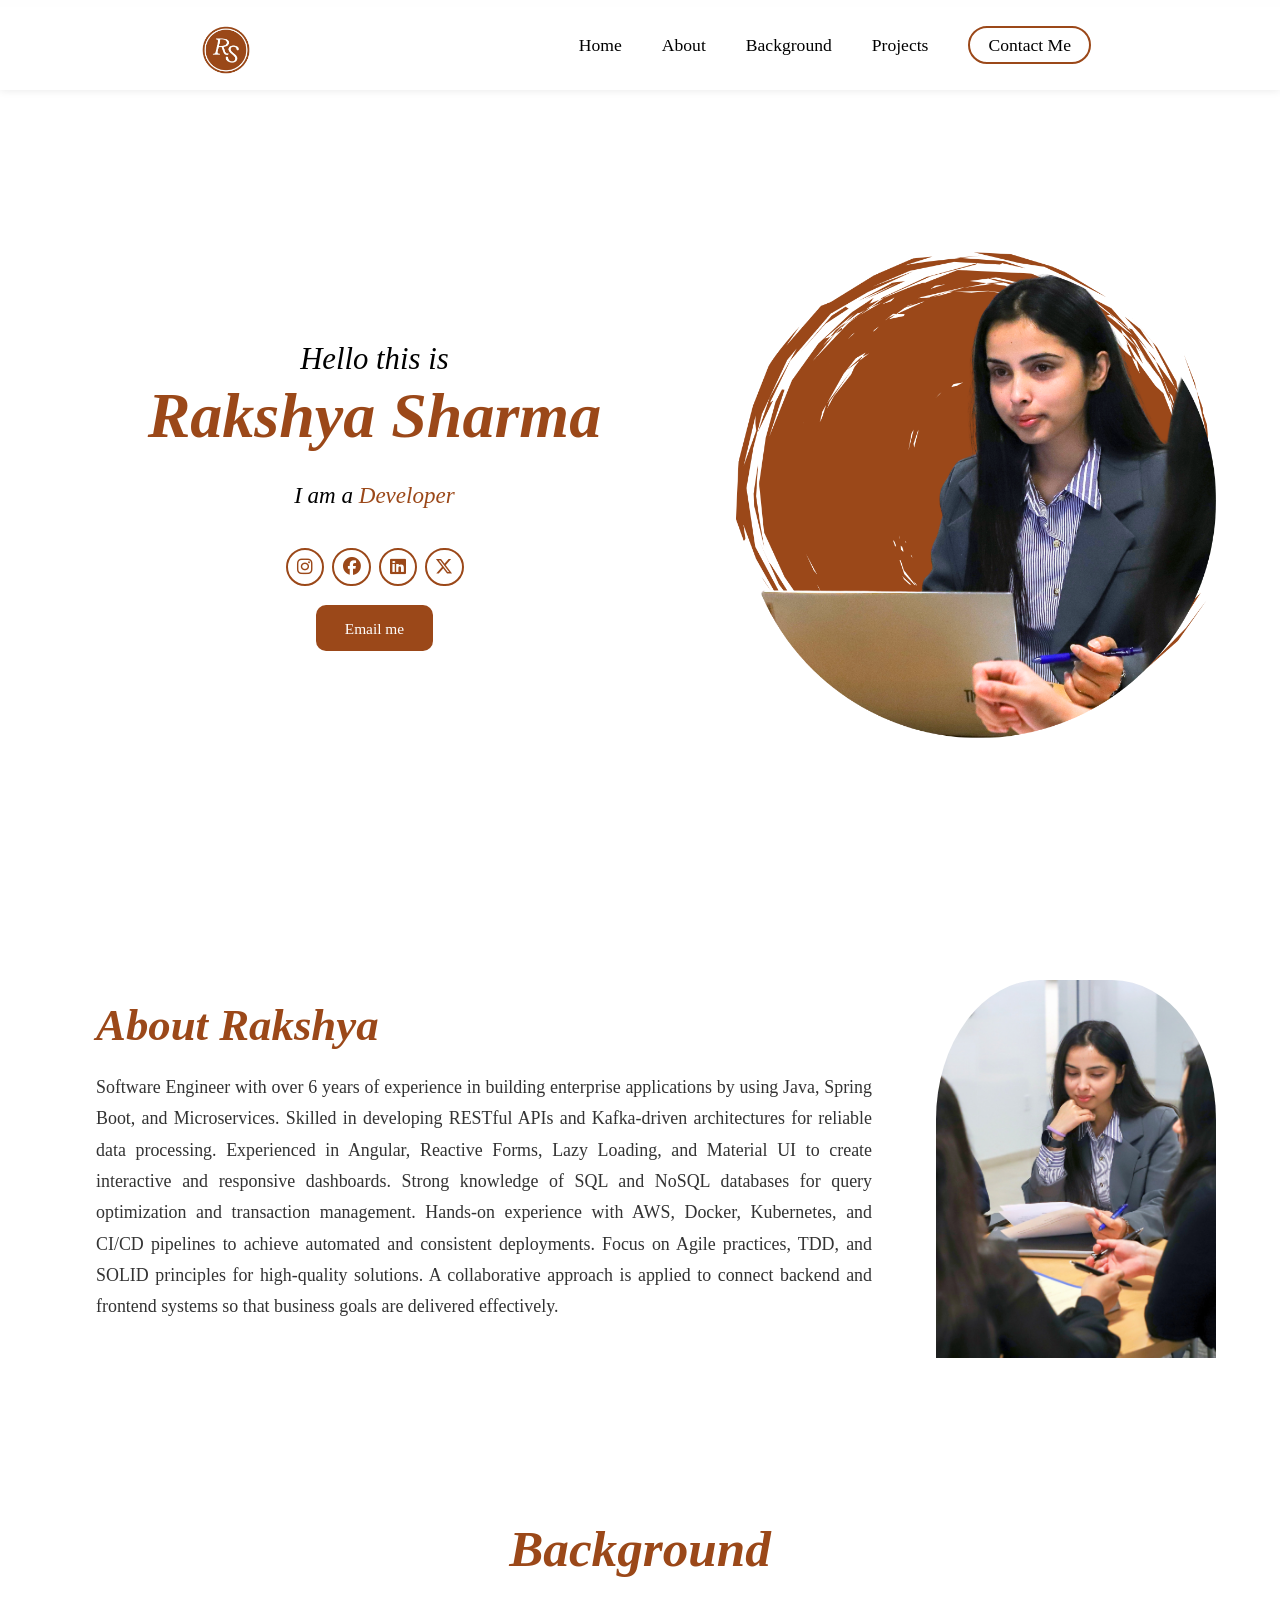
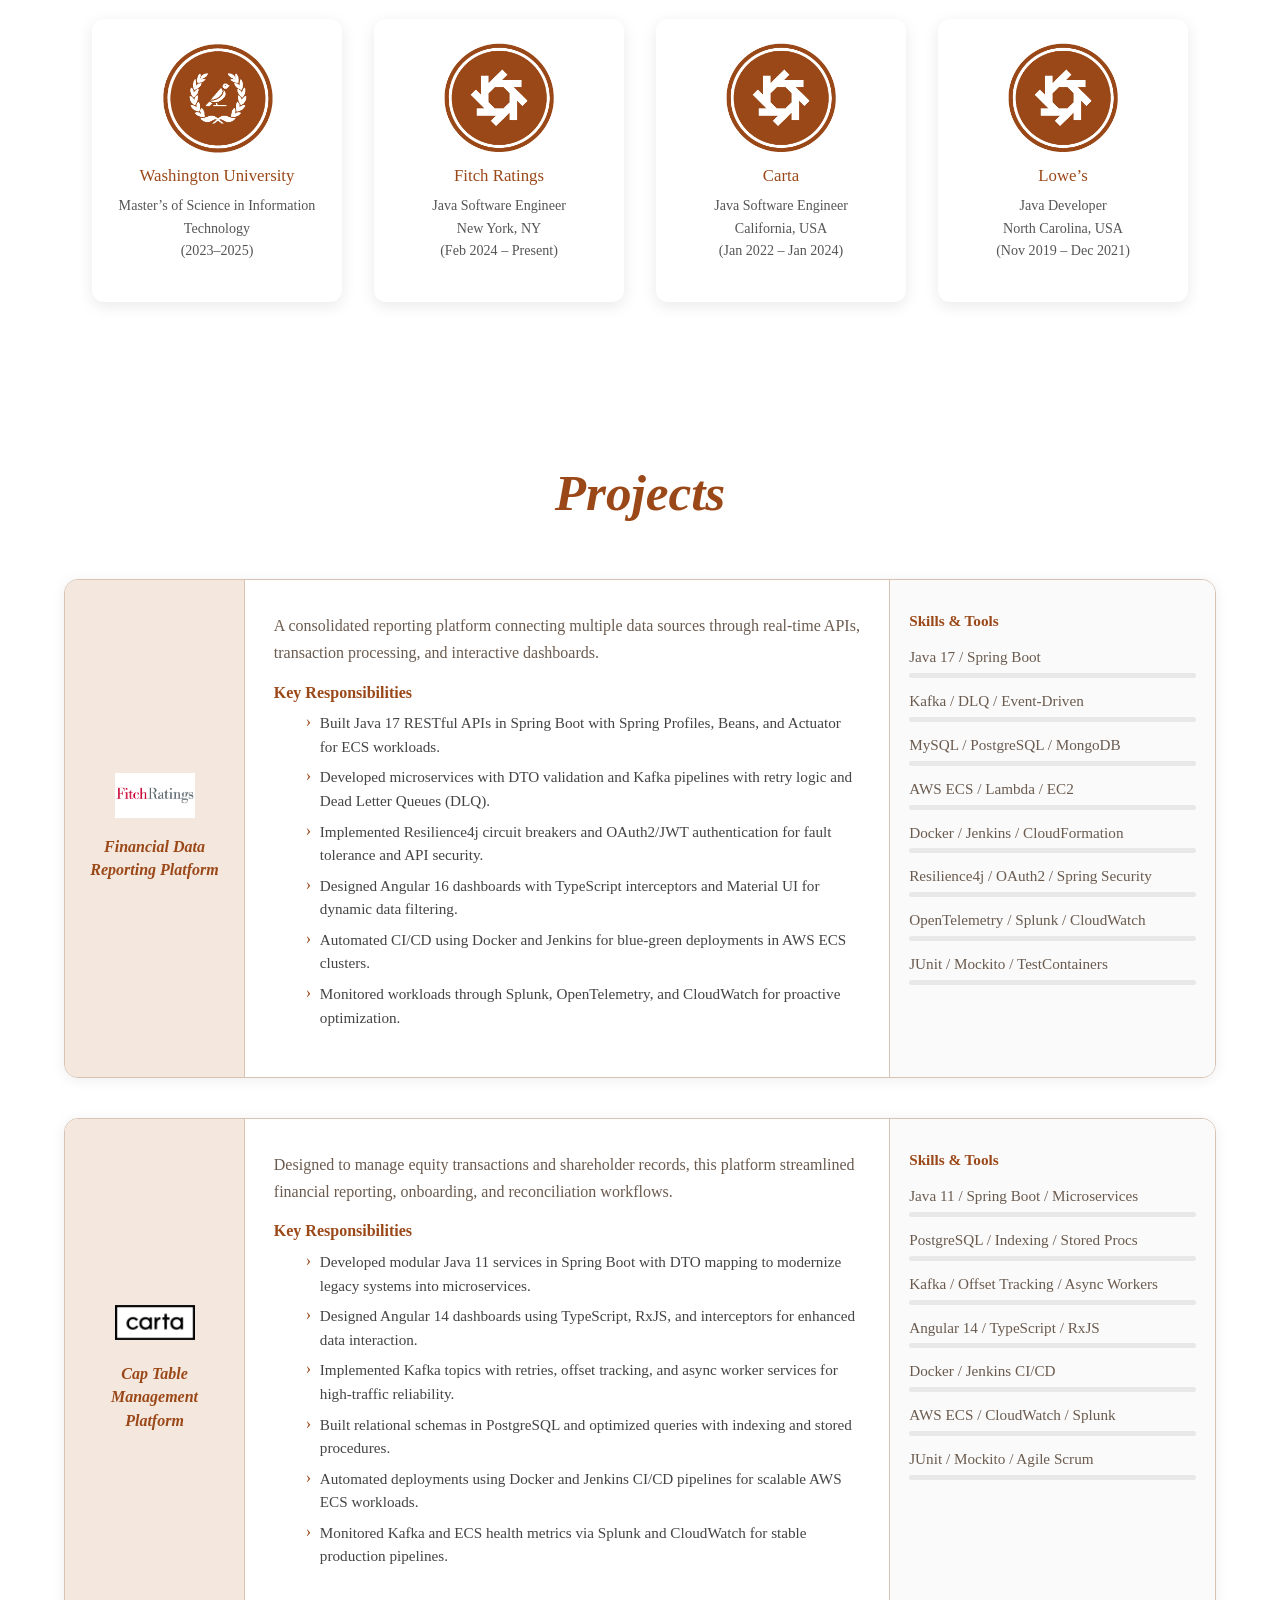
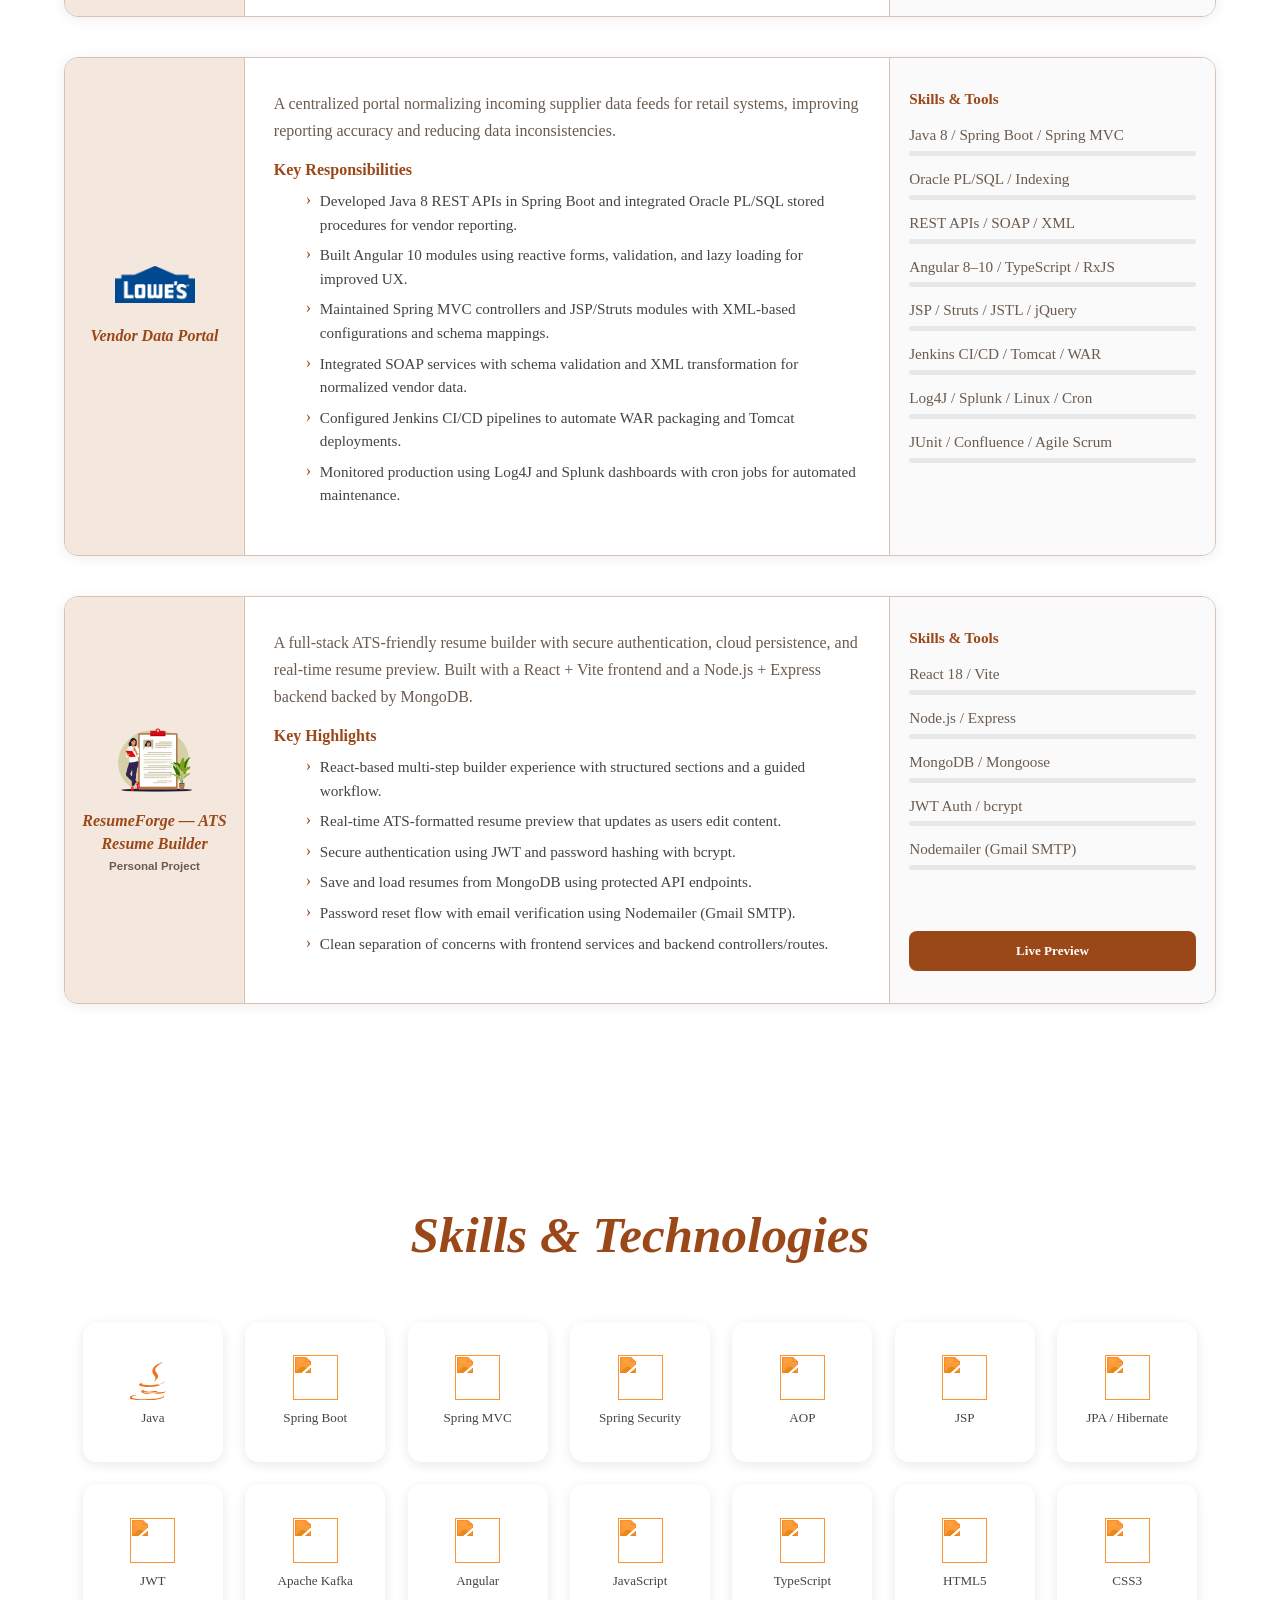
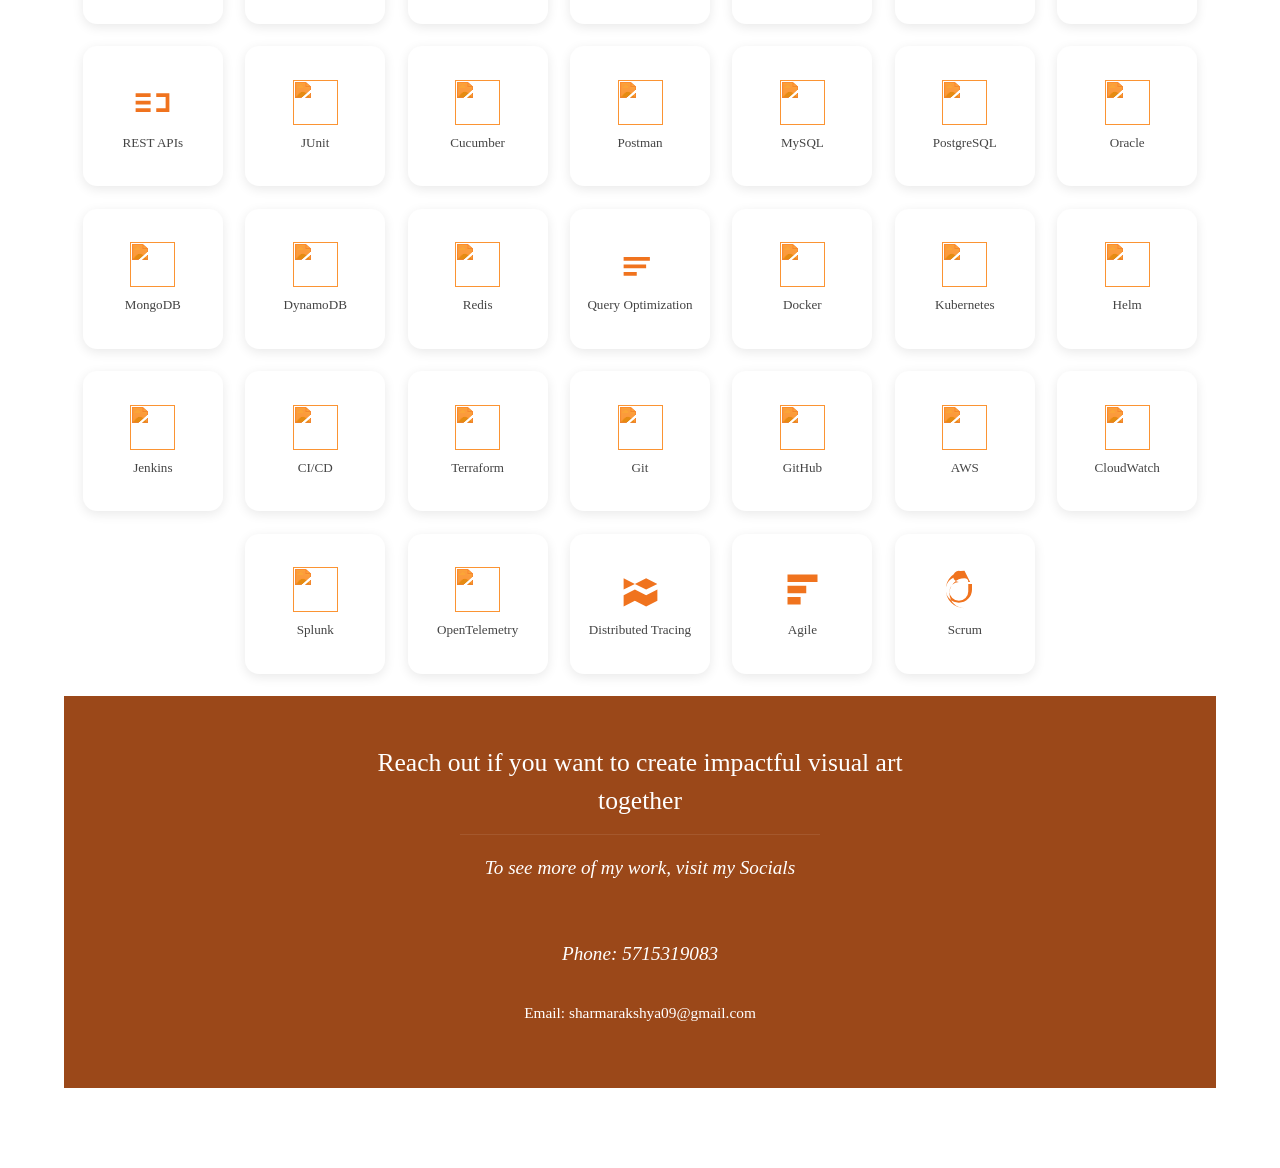
==== commit 86189006: "re -commit of all project updates" ====
--- a/index.html
+++ b/index.html
@@ -353,7 +353,7 @@
   <span>Scrum</span>
 </div>
 
-</section>
+
 
 <section id="contact">
   <div class="reach"> 
--- a/style.css
+++ b/style.css
@@ -1,19 +1,14 @@
 /* ============================================================
-   VARIABLES & RESET
-   ============================================================ */
-:root {
-    --brown:       rgb(155, 72, 25);
-    --brown-dark:  rgb(97, 50, 22);
-    --brown-light: #f4e8de;
-    --border:      #d7c2b4;
-    --muted:       #6b5b4f;
-    --serif:       'Times New Roman', Times, serif;
-    --nav-h:       10vh;
-}
-
+   RESET
+   ============================================================ */
 *, *::before, *::after { margin: 0; padding: 0; box-sizing: border-box; }
 html { scroll-behavior: smooth; overflow-x: hidden; }
-body { font-family: var(--serif); background: #fff; color: #333; width: 100%; }
+body {
+    font-family: 'Times New Roman', Times, serif;
+    background: #fff;
+    color: #333;
+    width: 100%;
+}
 section { display: flex; justify-content: center; align-items: center; }
 
 /* ============================================================
@@ -21,7 +16,7 @@
    ============================================================ */
 nav {
     width: 100%;
-    height: var(--nav-h);
+    height: 10vh;
     position: sticky;
     top: 0;
     z-index: 200;
@@ -39,7 +34,7 @@
 }
 
 .logo { color: #000; font-size: 2rem; font-weight: 900; text-decoration: none; }
-.logo span { color: var(--brown); text-shadow: 0 0 10px var(--brown); }
+.logo span { color: rgb(155, 72, 25); text-shadow: 0 0 10px rgb(155, 72, 25); }
 
 .nav-container .links { display: flex; gap: 2.5rem; align-items: center; }
 
@@ -49,7 +44,7 @@
     color: #000;
     text-decoration: none;
     font-weight: 500;
-    font-family: var(--serif);
+    font-family: 'Times New Roman', Times, serif;
     transition: color 0.2s;
 }
 
@@ -58,20 +53,20 @@
     position: absolute;
     bottom: -3px; left: 0;
     width: 0; height: 3px;
-    background: var(--brown);
+    background: rgb(155, 72, 25);
     transition: width 0.2s;
 }
 .nav-container .links a:hover::before { width: 100%; }
-.nav-container .links a:hover { color: var(--brown); }
+.nav-container .links a:hover { color: rgb(155, 72, 25); }
 
 .nav-container .contact-btn {
-    border: 2px solid var(--brown);
+    border: 2px solid rgb(155, 72, 25);
     border-radius: 20px;
     padding: 4px 18px;
     transition: background 0.2s;
 }
 .nav-container .contact-btn:hover,
-.nav-container .contact-btn:hover a { background: var(--brown); color: #fff; }
+.nav-container .contact-btn:hover a { background: rgb(155, 72, 25); color: #fff; }
 
 /* hamburger / cancel — hidden on desktop */
 .hamburg, .cancel {
@@ -102,15 +97,15 @@
     padding: 15px 0;
     transition: background 0.2s;
 }
-.dropdown .links a:hover { background: var(--brown); }
+.dropdown .links a:hover { background: rgb(155, 72, 25); }
 .dropdown .cancel { display: block; position: absolute; right: 18px; top: 14px; color: #fff; }
 
 /* ============================================================
    HOME
    ============================================================ */
 .Home {
-    min-height: calc(100svh - var(--nav-h));
-    min-height: calc(100vh  - var(--nav-h));
+    min-height: calc(100svh - 10vh);
+    min-height: calc(100vh  - 10vh);
     padding: 2rem 5vw;
 }
 
@@ -141,7 +136,7 @@
 
 .creative {
     display: block;
-    color: var(--brown);
+    color: rgb(155, 72, 25);
     font-style: italic;
     font-weight: 700;
     font-size: clamp(2rem, 5vw, 4.5rem);
@@ -149,7 +144,7 @@
 }
 
 .intro-line { font-size: clamp(1rem, 1.8vw, 1.6rem); color: #000; }
-.animated-role { color: var(--brown); font-size: inherit; }
+.animated-role { color: rgb(155, 72, 25); font-size: inherit; }
 
 .social-links { display: flex; gap: 0.5rem; flex-wrap: wrap; justify-content: center; }
 .social-links i {
@@ -158,32 +153,32 @@
     align-items: center;
     width: clamp(2.4rem, 3vw, 3rem);
     height: clamp(2.4rem, 3vw, 3rem);
-    color: var(--brown);
+    color: rgb(155, 72, 25);
     font-size: clamp(1.1rem, 1.4vw, 1.4rem);
-    border: 2px solid var(--brown);
+    border: 2px solid rgb(155, 72, 25);
     border-radius: 50%;
     transition: transform 0.2s, color 0.2s;
 }
-.social-links i:hover { transform: scale(1.25); color: var(--brown-dark); }
+.social-links i:hover { transform: scale(1.25); color: rgb(97, 50, 22); }
 
 .buttons button {
     padding: 0.7rem 1.8rem;
     font-size: clamp(0.9rem, 1.2vw, 1.1rem);
-    font-family: var(--serif);
-    background: var(--brown);
+    font-family: 'Times New Roman', Times, serif;
+    background: rgb(155, 72, 25);
     color: #fff;
     border: none;
     border-radius: 10px;
     cursor: pointer;
     transition: background 0.2s, transform 0.2s;
 }
-.buttons button:hover { background: var(--brown-dark); transform: translateY(-2px); }
+.buttons button:hover { background: rgb(97, 50, 22); transform: translateY(-2px); }
 
 .image { flex: 0 1 460px; display: flex; justify-content: center; align-items: center; }
 .image img {
     width: min(480px, 40vw);
     height: auto;
-    max-height: calc(100svh - var(--nav-h) - 60px);
+    max-height: calc(100svh - 10vh - 60px);
     object-fit: contain;
 }
 
@@ -210,7 +205,7 @@
     box-shadow: 0 5px 20px rgba(0,0,0,0.3);
     position: relative;
 }
-.modal-content h2 { margin-bottom: 1rem; color: var(--brown); }
+.modal-content h2 { margin-bottom: 1rem; color: rgb(155, 72, 25); }
 
 .close {
     position: absolute;
@@ -227,14 +222,14 @@
     margin: 8px 0;
     border: 1px solid #ddd;
     border-radius: 8px;
-    font-family: var(--serif);
+    font-family: 'Times New Roman', Times, serif;
     font-size: 0.95rem;
 }
 
 button[type="submit"] {
     width: 100%;
     padding: 10px;
-    background: var(--brown);
+    background: rgb(155, 72, 25);
     color: #fff;
     border: none;
     border-radius: 8px;
@@ -242,7 +237,7 @@
     cursor: pointer;
     transition: background 0.2s;
 }
-button[type="submit"]:hover { background: var(--brown-dark); }
+button[type="submit"]:hover { background: rgb(97, 50, 22); }
 
 /* ============================================================
    ABOUT
@@ -262,7 +257,7 @@
 
 .paragraph { flex: 1 1 340px; padding: 1rem 2rem; }
 .paragraph h2 {
-    color: var(--brown);
+    color: rgb(155, 72, 25);
     font-size: clamp(2rem, 3.5vw, 3.5rem);
     font-style: italic;
     font-weight: 700;
@@ -297,8 +292,8 @@
     font-size: clamp(2rem, 4vw, 4.5rem);
     font-style: italic;
     font-weight: 700;
-    color: var(--brown);
-    font-family: var(--serif);
+    color: rgb(155, 72, 25);
+    font-family: 'Times New Roman', Times, serif;
 }
 
 .background-cards {
@@ -325,7 +320,7 @@
 }
 .back:hover { transform: translateY(-6px); }
 .backimg img { width: 100%; height: 110px; object-fit: contain; margin-bottom: 0.8rem; }
-.uni h2 { font-size: 1.05rem; color: var(--brown); margin-bottom: 0.5rem; }
+.uni h2 { font-size: 1.05rem; color: rgb(155, 72, 25); margin-bottom: 0.5rem; }
 .unilist p { font-size: 0.88rem; line-height: 1.6; color: #555; }
 
 /* ============================================================
@@ -340,11 +335,11 @@
 }
 
 .projects-section > h1 {
-    font-family: var(--serif);
+    font-family: 'Times New Roman', Times, serif;
     font-size: clamp(2rem, 4vw, 4rem);
     font-style: italic;
     font-weight: 700;
-    color: var(--brown);
+    color: rgb(155, 72, 25);
     margin-bottom: 3.5rem;
     text-align: center;
 }
@@ -353,7 +348,7 @@
     display: grid;
     grid-template-columns: 180px 1fr 325px;
     background: #fff;
-    border: 1px solid var(--border);
+    border: 1px solid #d7c2b4;
     border-radius: 14px;
     box-shadow: 0 2px 14px rgba(0,0,0,0.07);
     margin-bottom: 2.5rem;
@@ -361,8 +356,8 @@
 }
 
 .proj-left {
-    background: var(--brown-light);
-    border-right: 1px solid var(--border);
+    background: #f4e8de;
+    border-right: 1px solid #d7c2b4;
     padding: 2rem 1rem;
     display: flex;
     flex-direction: column;
@@ -374,29 +369,29 @@
 .proj-left img  { width: 80px; height: 55px; object-fit: contain; }
 .proj-left .img2 { width: 80px; height: 80px; object-fit: contain; }
 .proj-left h3 {
-    font-family: var(--serif);
+    font-family: 'Times New Roman', Times, serif;
     font-size: 1rem;
     font-weight: 700;
     font-style: italic;
-    color: var(--brown);
+    color: rgb(155, 72, 25);
     line-height: 1.45;
 }
 .proj-left .role-tag {
     display: block;
     font-size: 0.72rem;
-    color: var(--muted);
+    color: #6b5b4f;
     font-style: normal;
     font-family: 'Segoe UI', sans-serif;
     margin-top: 3px;
 }
 
-.proj-mid { padding: 2rem 1.8rem; border-right: 1px solid var(--border); }
-.proj-mid p { font-size: 1rem; color: var(--muted); line-height: 1.7; margin-bottom: 1rem; }
+.proj-mid { padding: 2rem 1.8rem; border-right: 1px solid #d7c2b4; }
+.proj-mid p { font-size: 1rem; color: #6b5b4f; line-height: 1.7; margin-bottom: 1rem; }
 .proj-mid h4 {
-    font-family: var(--serif);
+    font-family: 'Times New Roman', Times, serif;
     font-size: 1rem;
     font-weight: 700;
-    color: var(--brown);
+    color: rgb(155, 72, 25);
     margin-bottom: 0.6rem;
 }
 .proj-mid ul { list-style: none; display: flex; flex-direction: column; gap: 7px; }
@@ -411,7 +406,7 @@
     content: '›';
     position: absolute;
     left: 0;
-    color: var(--brown);
+    color: rgb(155, 72, 25);
     font-size: 1rem;
     top: -1px;
 }
@@ -423,20 +418,20 @@
     flex-direction: column;
 }
 .proj-right h4 {
-    font-family: var(--serif);
+    font-family: 'Times New Roman', Times, serif;
     font-size: 0.95rem;
     font-weight: 700;
-    color: var(--brown);
+    color: rgb(155, 72, 25);
     margin-bottom: 1rem;
 }
 
 .skill { margin-bottom: 12px; }
-.skill span { display: block; font-size: 0.95rem; color: var(--muted); margin-bottom: 4px; }
+.skill span { display: block; font-size: 0.95rem; color: #6b5b4f; margin-bottom: 4px; }
 .bar { background: #e8e8e8; border-radius: 99px; height: 5px; overflow: hidden; }
 .progress {
     height: 100%;
     border-radius: 99px;
-    background: var(--brown);
+    background: rgb(155, 72, 25);
     width: 0;
     transition: width 2s cubic-bezier(1,1,1,1) 2s;
 }
@@ -445,7 +440,7 @@
     display: block;
     margin-top: auto;
     padding: 10px;
-    background: var(--brown);
+    background: rgb(155, 72, 25);
     color: #fff;
     border-radius: 8px;
     text-align: center;
@@ -454,7 +449,7 @@
     text-decoration: none;
     transition: background 0.2s;
 }
-.live-btn:hover { background: var(--brown-dark); }
+.live-btn:hover { background: rgb(97, 50, 22); }
 
 code {
     background: #f5ede8;
@@ -475,8 +470,8 @@
 }
 
 .skills h2 {
-    color: var(--brown);
-    font-family: var(--serif);
+    color: rgb(155, 72, 25);
+    font-family: 'Times New Roman', Times, serif;
     font-size: clamp(2rem, 4vw, 4rem);
     font-style: italic;
     font-weight: 700;
@@ -513,7 +508,7 @@
 .skill-card svg {
     width: 45px;
     height: 45px;
-    fill: var(--brown);
+    fill: rgb(155, 72, 25);
     filter: invert(37%) sepia(76%) saturate(457%) hue-rotate(345deg) brightness(99%) contrast(99%);
     transition: transform 0.3s;
 }
@@ -546,7 +541,7 @@
 #contact { width: 100%; display: block; }
 
 .reach {
-    background: var(--brown);
+    background: rgb(155, 72, 25);
     width: 100%;
     color: #fff;
     display: flex;
@@ -567,10 +562,10 @@
     max-width: 600px;
 }
 
-.saying p { font-size: clamp(1.1rem, 2vw, 1.8rem); margin-bottom: 0.8rem; font-family: var(--serif); }
+.saying p { font-size: clamp(1.1rem, 2vw, 1.8rem); margin-bottom: 0.8rem; font-family: 'Times New Roman', Times, serif; }
 .saying hr { border: none; border-top: 1px solid rgba(255,255,255,0.35); width: 60%; margin: 0 auto; }
 
-.socials p { font-size: clamp(1rem, 1.5vw, 1.4rem); font-style: italic; font-family: var(--serif); margin-bottom: 0.6rem; }
+.socials p { font-size: clamp(1rem, 1.5vw, 1.4rem); font-style: italic; font-family: 'Times New Roman', Times, serif; margin-bottom: 0.6rem; }
 
 .social-links2 { display: flex; gap: 0.6rem; justify-content: center; flex-wrap: wrap; }
 .social-links2 i {
@@ -581,7 +576,7 @@
     height: 3rem;
     background: #fff;
     border-radius: 50%;
-    color: var(--brown);
+    color: rgb(155, 72, 25);
     font-size: 1.4rem;
     transition: transform 0.2s;
 }
@@ -593,7 +588,7 @@
     align-items: center;
     gap: 0.4rem;
     font-size: clamp(0.9rem, 1.2vw, 1.1rem);
-    font-family: var(--serif);
+    font-family: 'Times New Roman', Times, serif;
 }
 
 /* ============================================================
@@ -608,8 +603,6 @@
     .back { max-width: 270px; }
 }
 
-/* ── Laptops (1024px–1399px) ── already handled by base styles */
-
 /* ── Tablets (768px–1023px) ── */
 @media (max-width: 1024px) {
     .project-row { grid-template-columns: 150px 1fr 280px; }
@@ -632,7 +625,6 @@
     /* about */
     .About { padding: 3rem 1.5rem; }
     .paragraph { padding: 0.5rem 1rem; }
-
     .intro > img { max-width: 220px; }
 
     /* background */
@@ -642,8 +634,8 @@
     /* projects */
     .projects-section { padding: 3rem 1.2rem; }
     .project-row { grid-template-columns: 1fr; }
-    .proj-left { border-right: none; border-bottom: 1px solid var(--border); }
-    .proj-mid  { border-right: none; border-bottom: 1px solid var(--border); }
+    .proj-left { border-right: none; border-bottom: 1px solid #d7c2b4; }
+    .proj-mid  { border-right: none; border-bottom: 1px solid #d7c2b4; }
 
     /* skills */
     .skills { padding: 3rem 1rem; }
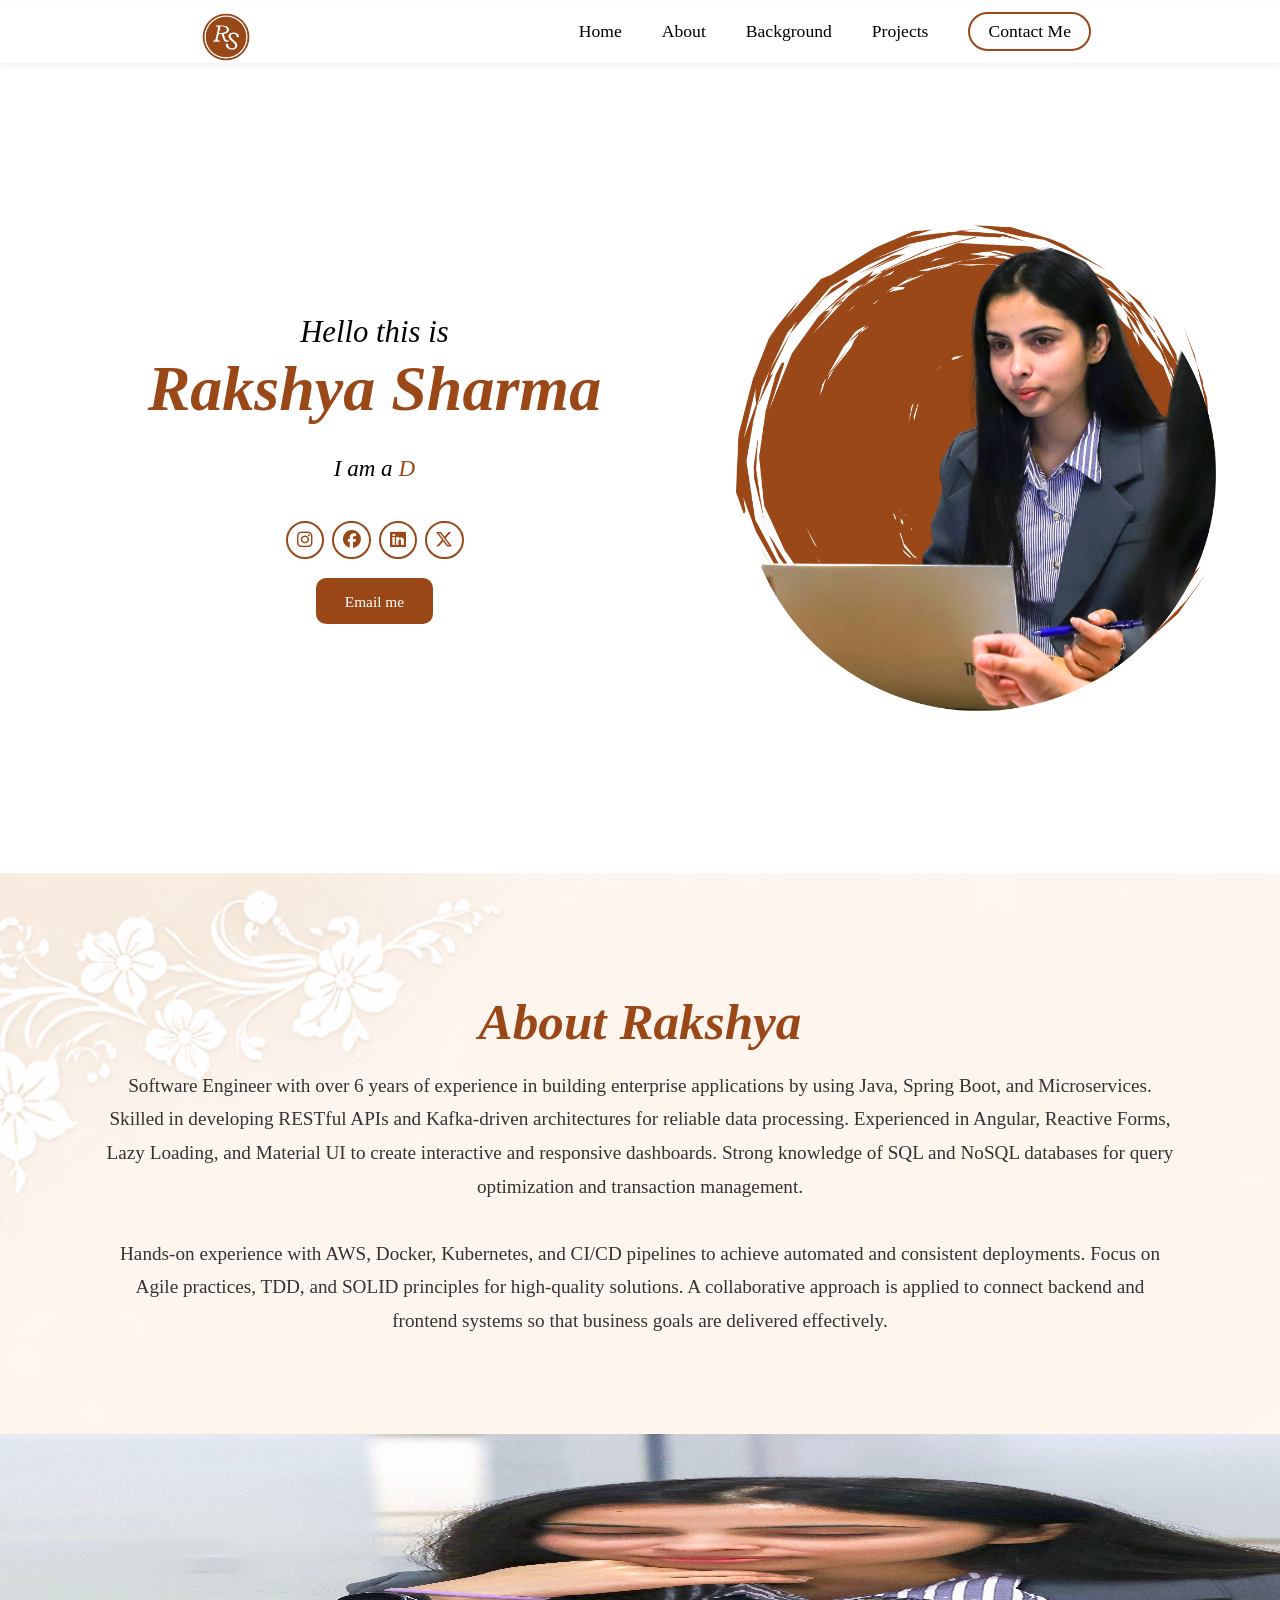
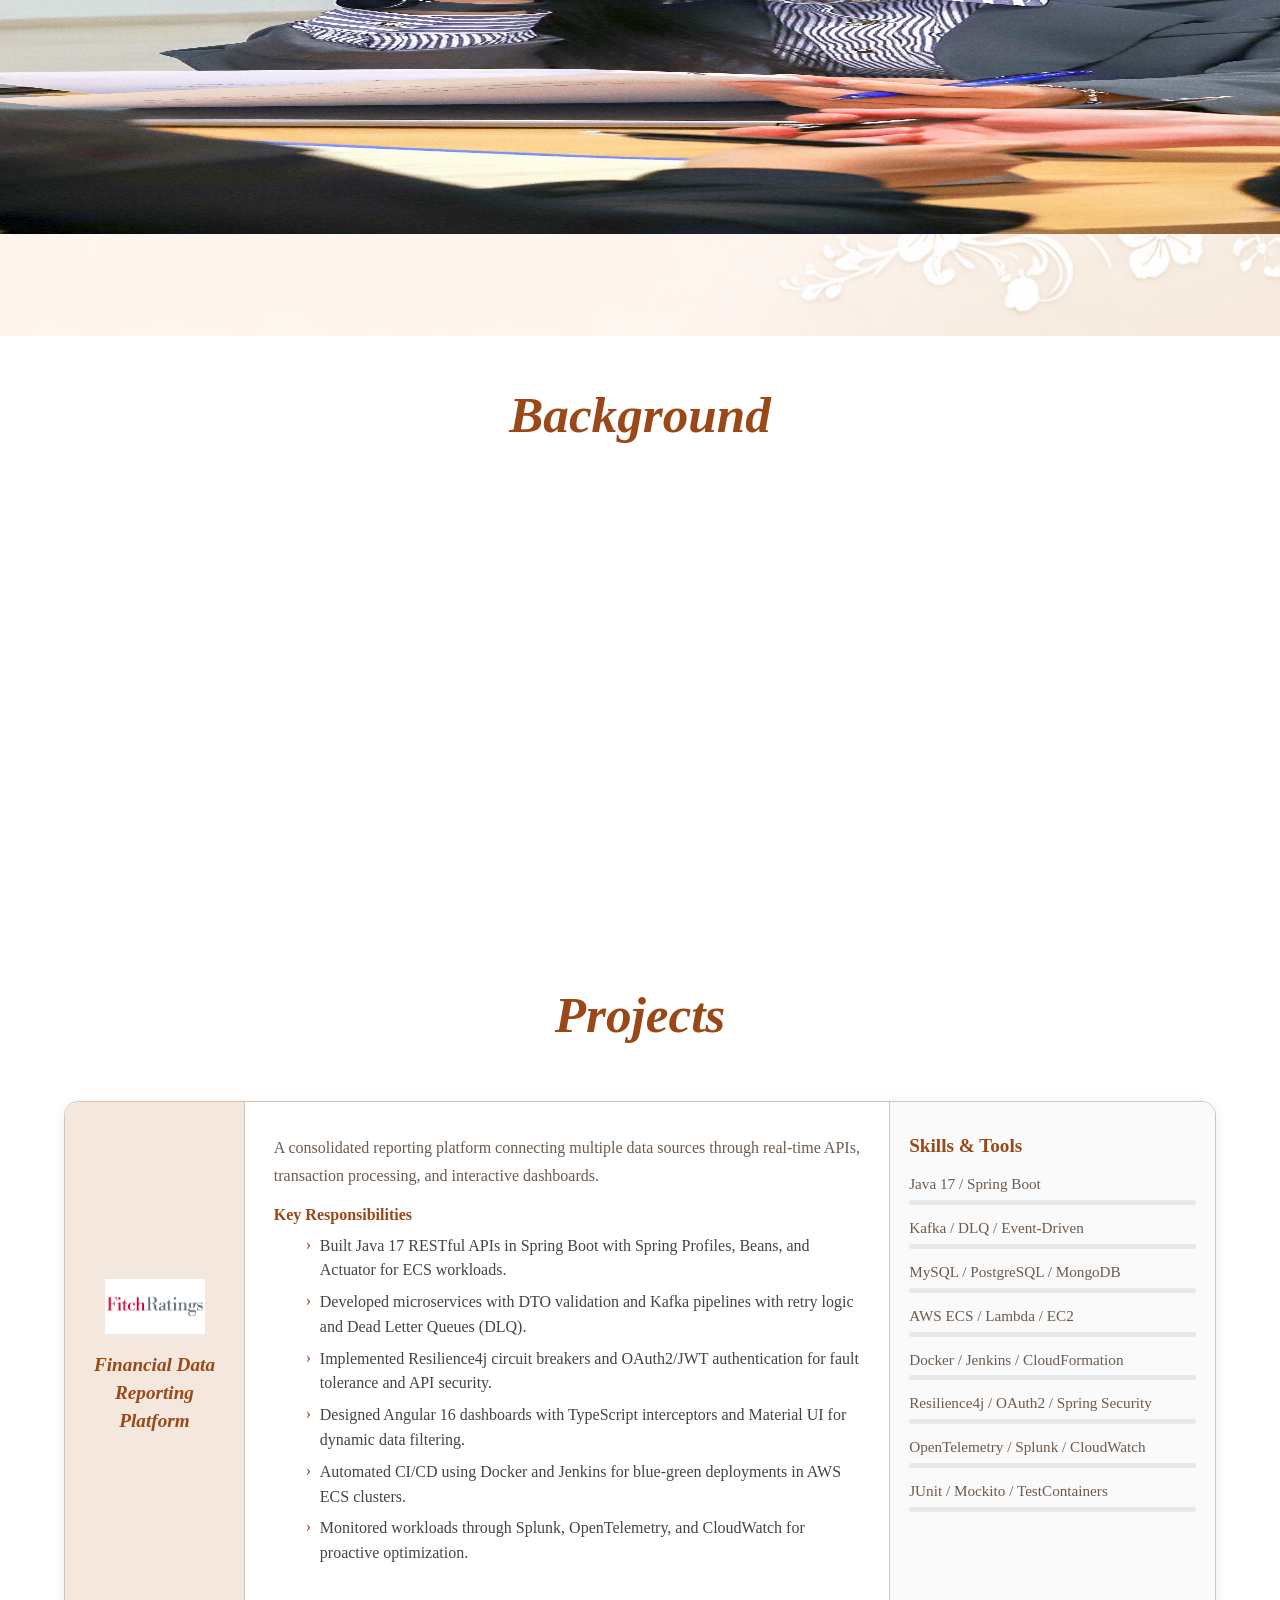
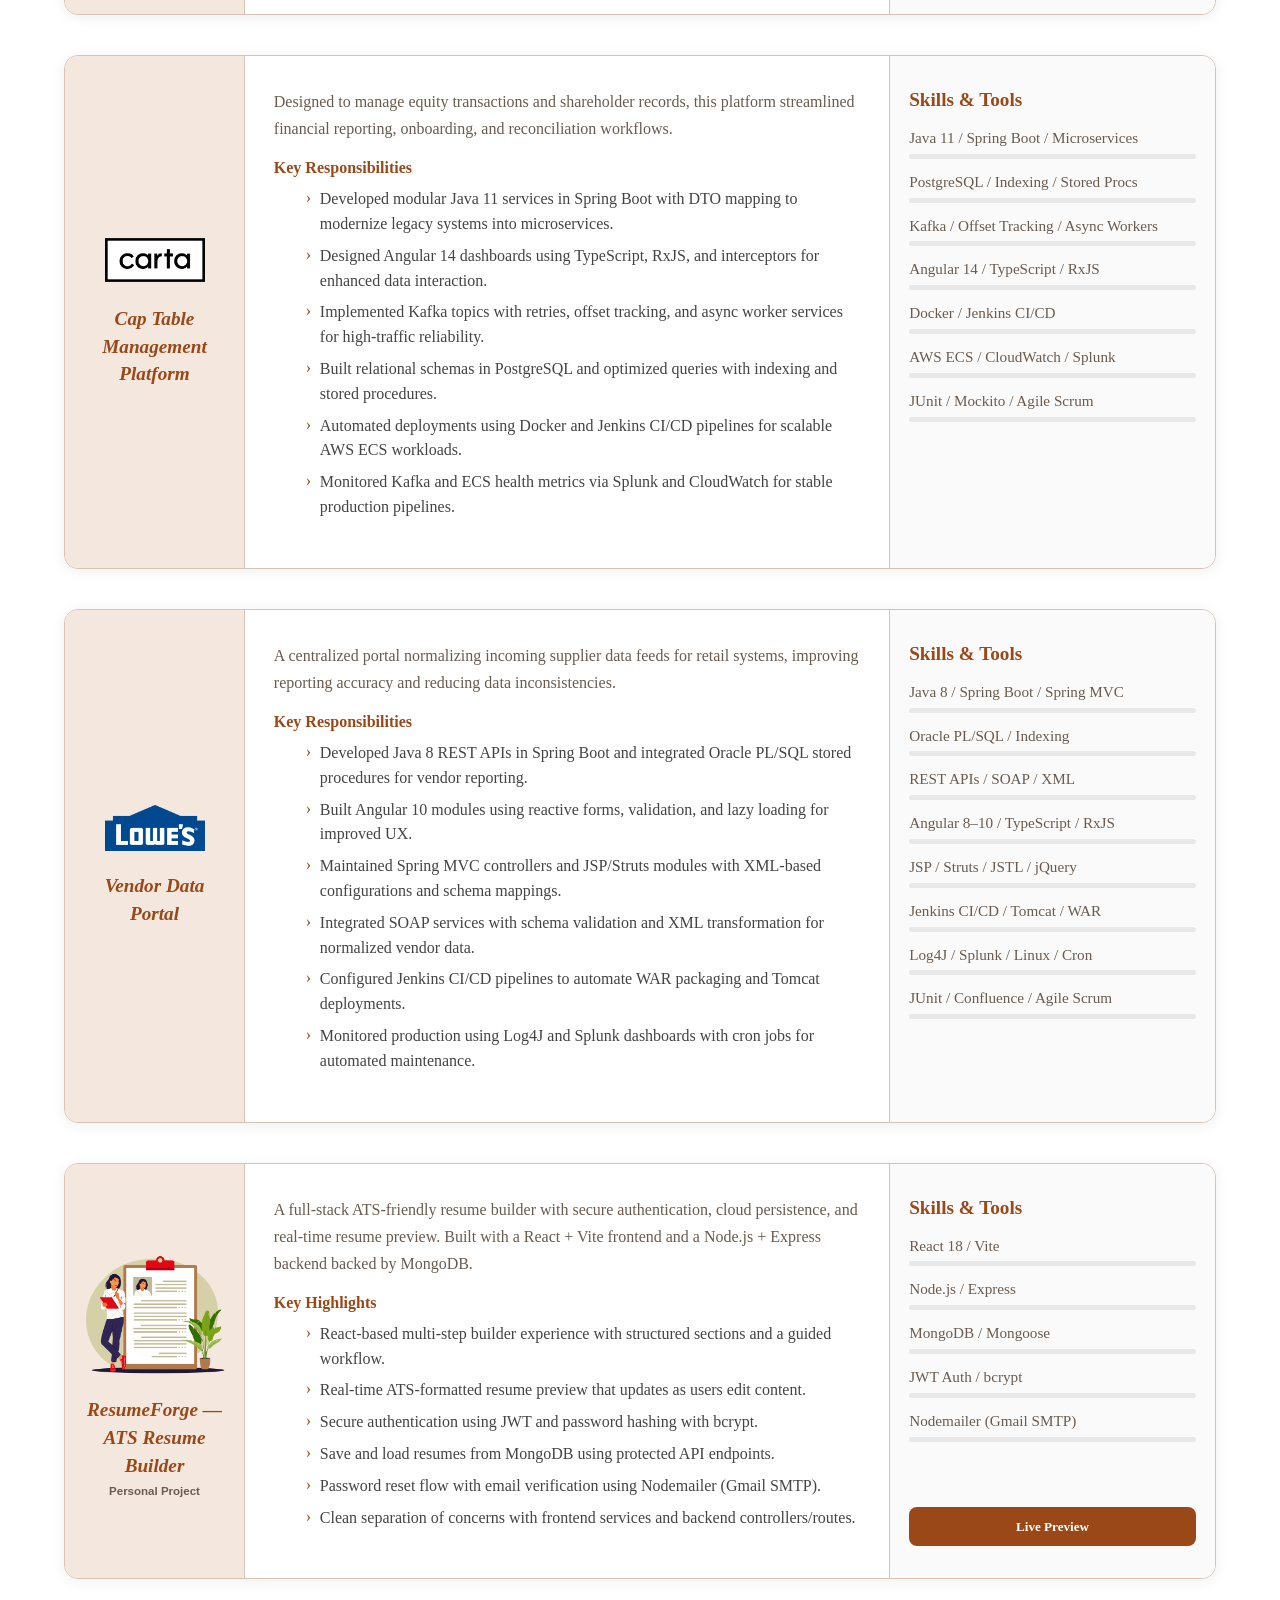
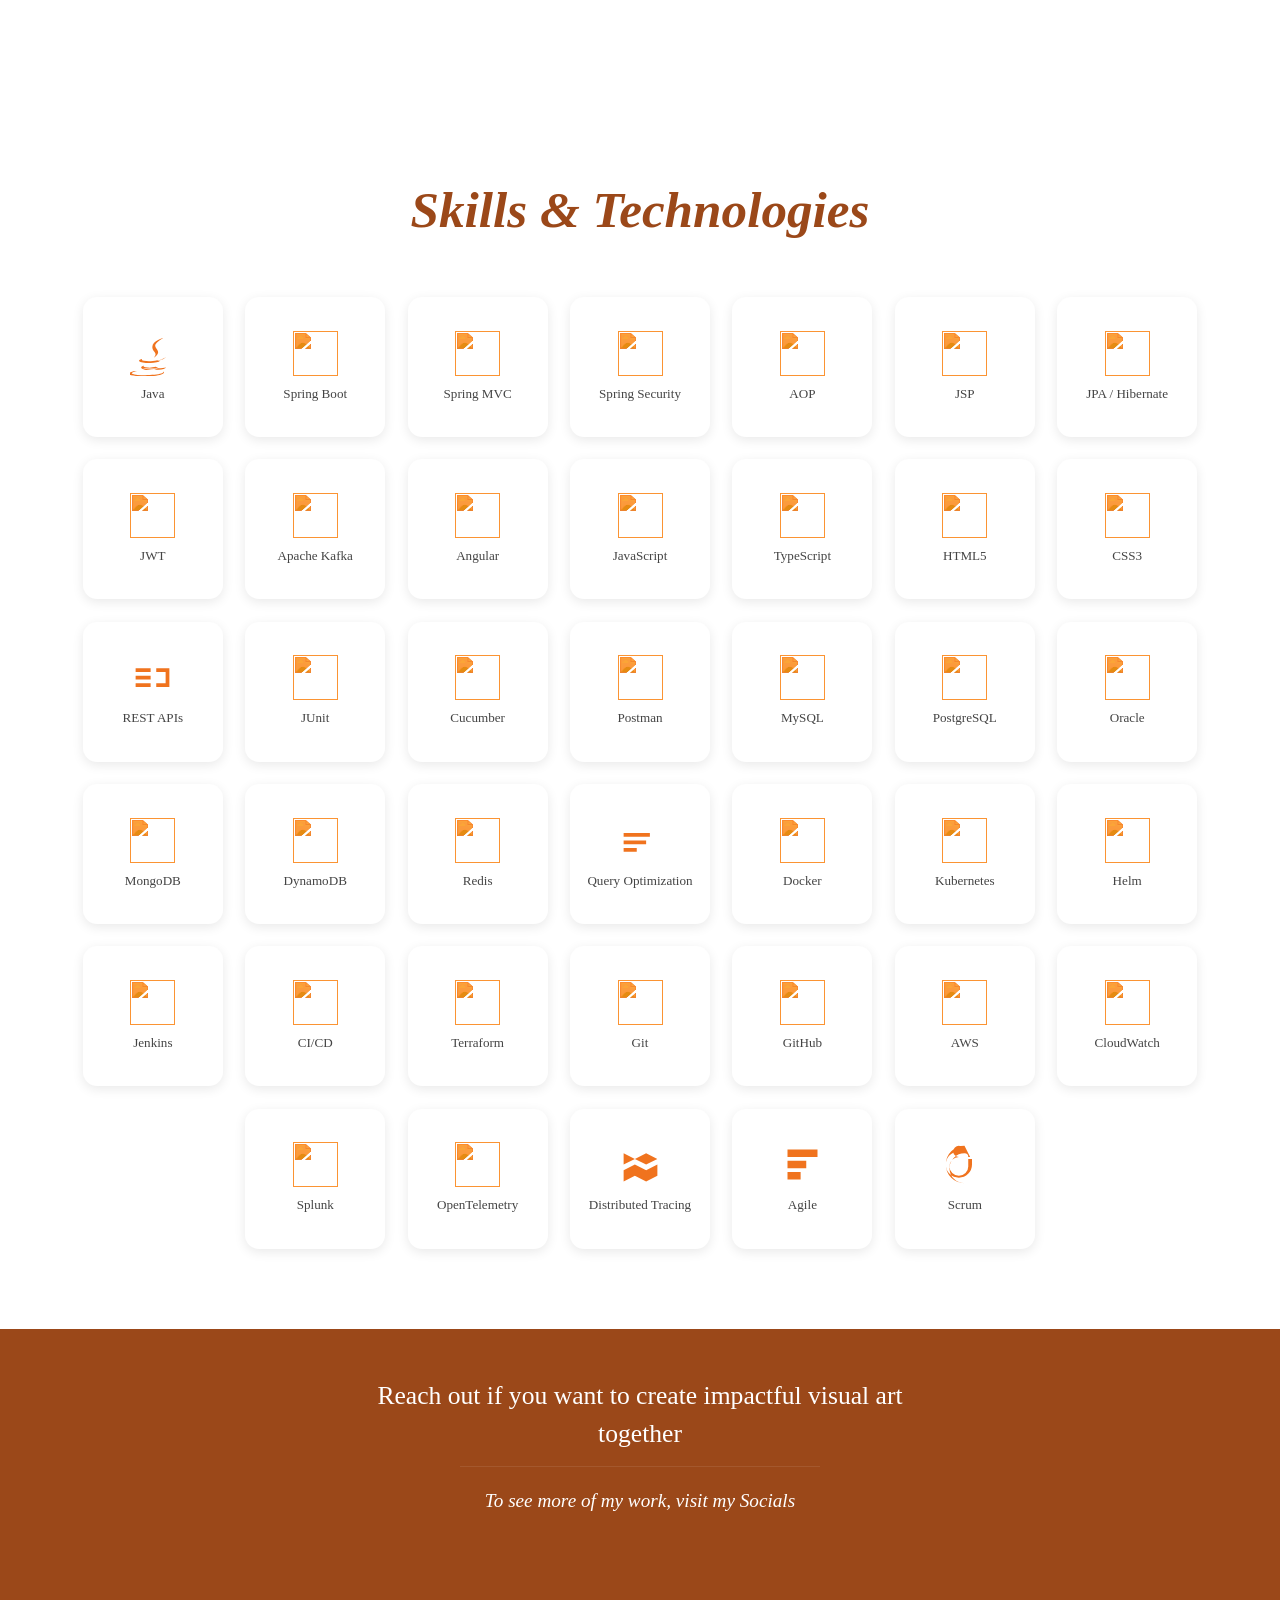
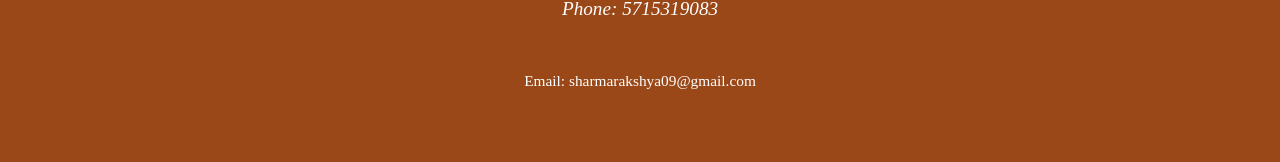
==== commit 1b75e5a4: "CSS updates" ====
--- a/index.html
+++ b/index.html
@@ -85,18 +85,22 @@
           Skilled in developing RESTful APIs and Kafka-driven architectures for reliable data processing. 
           Experienced in Angular, Reactive Forms, Lazy Loading, and Material UI to create interactive and
            responsive dashboards. Strong knowledge of SQL and NoSQL databases for query optimization and
-            transaction management. Hands-on experience with AWS, Docker, Kubernetes, and CI/CD pipelines to
+            transaction management. <br> <br> Hands-on experience with AWS, Docker, Kubernetes, and CI/CD pipelines to
              achieve automated and consistent deployments. Focus on Agile practices, TDD, and SOLID principles 
              for high-quality solutions. A collaborative approach is applied to connect backend and frontend 
              systems so that business goals are delivered effectively.
 
-      </p></div>
-  <img  src="./images/resized.jpg" data-aos="fade-up" data-aos-duration="2000" data-aos-delay="500" >
-</div>
-  
-  </section >
-
-
+      </p>
+      </div>
+
+  </div>
+<div class="rakshya_image"  data-aos="fade-up"  data-aos-duration="3000" data-aos-delay="800"> <img src="./images/resized.jpg">
+</div>
+</section>
+
+
+
+<section id="background" >
     <div class="Background-heading">
       <h1>Background</h1>
     </div>
@@ -352,7 +356,8 @@
   </svg>
   <span>Scrum</span>
 </div>
-
+  </div>
+</section>
 
 
 <section id="contact">
--- a/style.css
+++ b/style.css
@@ -16,7 +16,7 @@
    ============================================================ */
 nav {
     width: 100%;
-    height: 10vh;
+    height: 7vh;
     position: sticky;
     top: 0;
     z-index: 200;
@@ -31,6 +31,7 @@
     justify-content: space-around;
     align-items: center;
     padding: 0 2rem;
+
 }
 
 .logo { color: #000; font-size: 2rem; font-weight: 900; text-decoration: none; }
@@ -242,47 +243,76 @@
 /* ============================================================
    ABOUT
    ============================================================ */
-.About { width: 100%; padding: 5rem 5vw; }
-
-.intro {
-    display: flex;
-    flex-wrap: wrap;
-    justify-content: center;
-    align-items: center;
+/* ============================
+   ABOUT (Responsive)
+   ============================ */
+
+.About{
+    width: 100%;
+    background: url("./images/about image 2.png") no-repeat center center;
+    background-size: cover;
+    padding: clamp(3rem, 8vw, 10rem) 5vw;
+    display: flex;
+    flex-direction: column;
+    align-items: center;
+    justify-content: center;
+    text-align: center;
     gap: 2rem;
-    width: 100%;
-    max-width: 1300px;
+}
+
+.intro{
+    width: min(1100px, 100%);
+    display: flex;
+    flex-direction: column;
+    align-items: center;
+    justify-content: center;
+    gap: 2rem;
     margin-bottom: 2rem;
 }
 
-.paragraph { flex: 1 1 340px; padding: 1rem 2rem; }
-.paragraph h2 {
-    color: rgb(155, 72, 25);
-    font-size: clamp(2rem, 3.5vw, 3.5rem);
+.paragraph{
+    width: 100%;
+    max-width: 1200px;
+    padding: 1rem;
+}
+
+.paragraph h2{
+    color: rgb(155, 72, 25);
+    font-size: clamp(1.6rem, 4vw, 3.5rem);
     font-style: italic;
     font-weight: 700;
-    margin-bottom: 1.2rem;
-}
-.paragraph p {
-    font-size: clamp(0.95rem, 1.4vw, 1.2rem);
+    margin-bottom: 1rem;
+}
+
+.paragraph p{
+    font-size: clamp(0.85rem, 2.2vw, 1.2rem);
     line-height: 1.75;
-    text-align: justify;
-}
-
-.intro > img {
-    flex: 0 1 280px;
-    width: 100%;
-    max-width: 280px;
-    max-height: 420px;
-    object-fit: contain;
-    border-top-left-radius: 37%;
-    border-top-right-radius: 37%;
-    align-self: flex-end;
-}
+}
+
+/* Image container */
+.rakshya_image{
+    width: 18rem;
+    height: 25rem;
+    display: flex;
+    justify-content: center;
+}
+
+/* Image */
+#about .rakshya_image img{
+    height: auto;
+    display: block;
+    border-radius: 12px;
+}
+
 
 /* ============================================================
    BACKGROUND
    ============================================================ */
+#background{
+    display: flex;
+    flex-direction: column;
+}
+
 .Background-heading {
     text-align: center;
     padding: 3rem 1rem 0;
@@ -294,10 +324,12 @@
     font-weight: 700;
     color: rgb(155, 72, 25);
     font-family: 'Times New Roman', Times, serif;
+    margin-bottom: 4rem;
 }
 
 .background-cards {
     display: flex;
+    flex-direction: row;
     flex-wrap: wrap;
     gap: 2rem;
     justify-content: center;
@@ -343,6 +375,8 @@
     margin-bottom: 3.5rem;
     text-align: center;
 }
+
+
 
 .project-row {
     display: grid;
@@ -366,11 +400,11 @@
     gap: 12px;
     text-align: center;
 }
-.proj-left img  { width: 80px; height: 55px; object-fit: contain; }
-.proj-left .img2 { width: 80px; height: 80px; object-fit: contain; }
+.proj-left img  { width: 100px; height: 65px; object-fit: contain; }
+.proj-left .img2 { width: 150px; height: 150px; object-fit: contain; }
 .proj-left h3 {
     font-family: 'Times New Roman', Times, serif;
-    font-size: 1rem;
+    font-size: 1.2rem;
     font-weight: 700;
     font-style: italic;
     color: rgb(155, 72, 25);
@@ -386,7 +420,7 @@
 }
 
 .proj-mid { padding: 2rem 1.8rem; border-right: 1px solid #d7c2b4; }
-.proj-mid p { font-size: 1rem; color: #6b5b4f; line-height: 1.7; margin-bottom: 1rem; }
+.proj-mid p {     font-size: clamp(0.85rem, 2.2vw, 1rem); color: #6b5b4f; line-height: 1.7; margin-bottom: 1rem; }
 .proj-mid h4 {
     font-family: 'Times New Roman', Times, serif;
     font-size: 1rem;
@@ -396,7 +430,7 @@
 }
 .proj-mid ul { list-style: none; display: flex; flex-direction: column; gap: 7px; }
 .proj-mid ul li {
-    font-size: 0.95rem;
+    font-size: clamp(0.85rem, 2.2vw, 1rem);
     color: #444;
     line-height: 1.55;
     padding-left: 14px;
@@ -416,17 +450,19 @@
     background: #fafafa;
     display: flex;
     flex-direction: column;
+
 }
 .proj-right h4 {
     font-family: 'Times New Roman', Times, serif;
-    font-size: 0.95rem;
+    font-size: clamp(0.85rem, 2.2vw, 1.2rem);
     font-weight: 700;
     color: rgb(155, 72, 25);
     margin-bottom: 1rem;
 }
 
+
 .skill { margin-bottom: 12px; }
-.skill span { display: block; font-size: 0.95rem; color: #6b5b4f; margin-bottom: 4px; }
+.skill span { display: block;    font-size: clamp(0.85rem, 2.2vw, 0.95rem); color: #6b5b4f; margin-bottom: 4px; }
 .bar { background: #e8e8e8; border-radius: 99px; height: 5px; overflow: hidden; }
 .progress {
     height: 100%;
@@ -562,10 +598,15 @@
     max-width: 600px;
 }
 
-.saying p { font-size: clamp(1.1rem, 2vw, 1.8rem); margin-bottom: 0.8rem; font-family: 'Times New Roman', Times, serif; }
+.saying p { font-size: clamp(1.1rem, 2vw, 1.8rem);
+    margin-bottom: 0.8rem;
+    font-family: 'Times New Roman',
+    Times, serif; }
+
+
 .saying hr { border: none; border-top: 1px solid rgba(255,255,255,0.35); width: 60%; margin: 0 auto; }
 
-.socials p { font-size: clamp(1rem, 1.5vw, 1.4rem); font-style: italic; font-family: 'Times New Roman', Times, serif; margin-bottom: 0.6rem; }
+.socials p { font-size: clamp(1rem, 1.5vw, 1.4rem); font-style: italic; font-family: 'Times New Roman', Times, serif; margin-bottom: 1rem; }
 
 .social-links2 { display: flex; gap: 0.6rem; justify-content: center; flex-wrap: wrap; }
 .social-links2 i {
@@ -579,6 +620,7 @@
     color: rgb(155, 72, 25);
     font-size: 1.4rem;
     transition: transform 0.2s;
+    margin-bottom: 1rem;
 }
 .social-links2 i:hover { transform: scale(1.2); }
 
@@ -613,38 +655,130 @@
 /* ── Small tablets / large phones (≤768px) ── */
 @media (max-width: 768px) {
     /* nav */
-    .nav-container .links { display: none; }
-    .hamburg { display: block; }
+    .nav-container .links {
+        display: none;
+    }
+
+    .hamburg {
+        display: block;
+    }
 
     /* home */
-    .Home { padding: 2rem 1.5rem; }
-    .main-container { flex-direction: column; text-align: center; gap: 2rem; }
-    .Hello, .image { flex: 1 1 100%; }
-    .image img { width: min(300px, 82vw); max-height: none; }
-
+    .Home {
+        padding: 1.25rem 1rem !important;
+        min-height: auto !important;
+        height: auto !important;
+    }
+
+    .main-container {
+        display: flex;
+        flex-direction: column; /* stack text and image */
+        align-items: center;
+    }
+
+
+    .Hello h1 {
+        margin: 0 0 .5rem 0 !important;
+        line-height: 1.15 !important;
+    }
+
+    .intro-line {
+        margin: 0 0 .75rem 0 !important;
+    }
+
+    .social-links {
+        margin: .5rem 0 .75rem 0 !important;
+    }
+
+    .buttons {
+        margin: 0 0 1rem 0 !important;
+    }
+
+
+    .image{
+        margin: 0;
+        padding: 0;
+        display: flex;
+        justify-content: center;
+        max-height: 300px;
+
+    }
+
+
+    .image img{
+        width: 100%;
+        max-width: 320px;
+        height: auto;
+        display: block;
+    }
     /* about */
-    .About { padding: 3rem 1.5rem; }
-    .paragraph { padding: 0.5rem 1rem; }
-    .intro > img { max-width: 220px; }
+    .About {
+        padding: 3rem 1.5rem;
+    }
+
+    .paragraph {
+        padding: 0.5rem 1rem;
+    }
+
+    .intro > img {
+        max-width: 220px;
+    }
 
     /* background */
-    .background-cards { flex-direction: column; align-items: center; }
-    .back { max-width: 90%; width: 90%; }
+    .background-cards {
+        flex-direction: row;
+        align-items: center;
+    }
+
+    .back {
+        max-width: 90%;
+        width: 90%;
+    }
 
     /* projects */
-    .projects-section { padding: 3rem 1.2rem; }
-    .project-row { grid-template-columns: 1fr; }
-    .proj-left { border-right: none; border-bottom: 1px solid #d7c2b4; }
-    .proj-mid  { border-right: none; border-bottom: 1px solid #d7c2b4; }
+    .projects-section {
+        padding: 1rem 1rem;
+    }
+
+    .project-row {
+        grid-template-columns: 1fr;
+    }
+
+    .proj-left {
+        border-right: none;
+        border-bottom: 1px solid #d7c2b4;
+    }
+
+    .proj-mid {
+        border-right: none;
+        border-bottom: 1px solid #d7c2b4;
+        padding: 0.5rem;
+    }
 
     /* skills */
-    .skills { padding: 3rem 1rem; }
-    .skills-grid { gap: 0.9rem; }
-    .skill-card { width: 104px; height: 108px; }
-    .skill-card img, .skill-card svg { width: 35px; height: 35px; }
-    .skill-card span { font-size: 0.72rem; }
-}
-
+    .skills {
+        padding: 3rem 1rem;
+    }
+
+    .skills-grid {
+        gap: 0.9rem;
+    }
+
+    .skill-card {
+        width: 104px;
+        height: 108px;
+    }
+
+    .skill-card img, .skill-card svg {
+        width: 35px;
+        height: 35px;
+    }
+
+    .skill-card span {
+        font-size: 0.72rem;
+    }
+
+}
 /* ── Phones (≤480px) ── */
 @media (max-width: 480px) {
     .creative { font-size: clamp(1.8rem, 9vw, 2.8rem); }
@@ -655,4 +789,17 @@
     .back { padding: 1rem 0.8rem; }
     .backimg img { height: 80px; }
     .Contact p { word-break: break-all; }
+
+    .About{
+        padding: 2.5rem 1rem;
+    }
+    .paragraph{
+        padding: 0.5rem;
+
+    }
+    .rakshya_image {
+        height: 20rem;
+        width: 15rem;
+
+    }
 }
